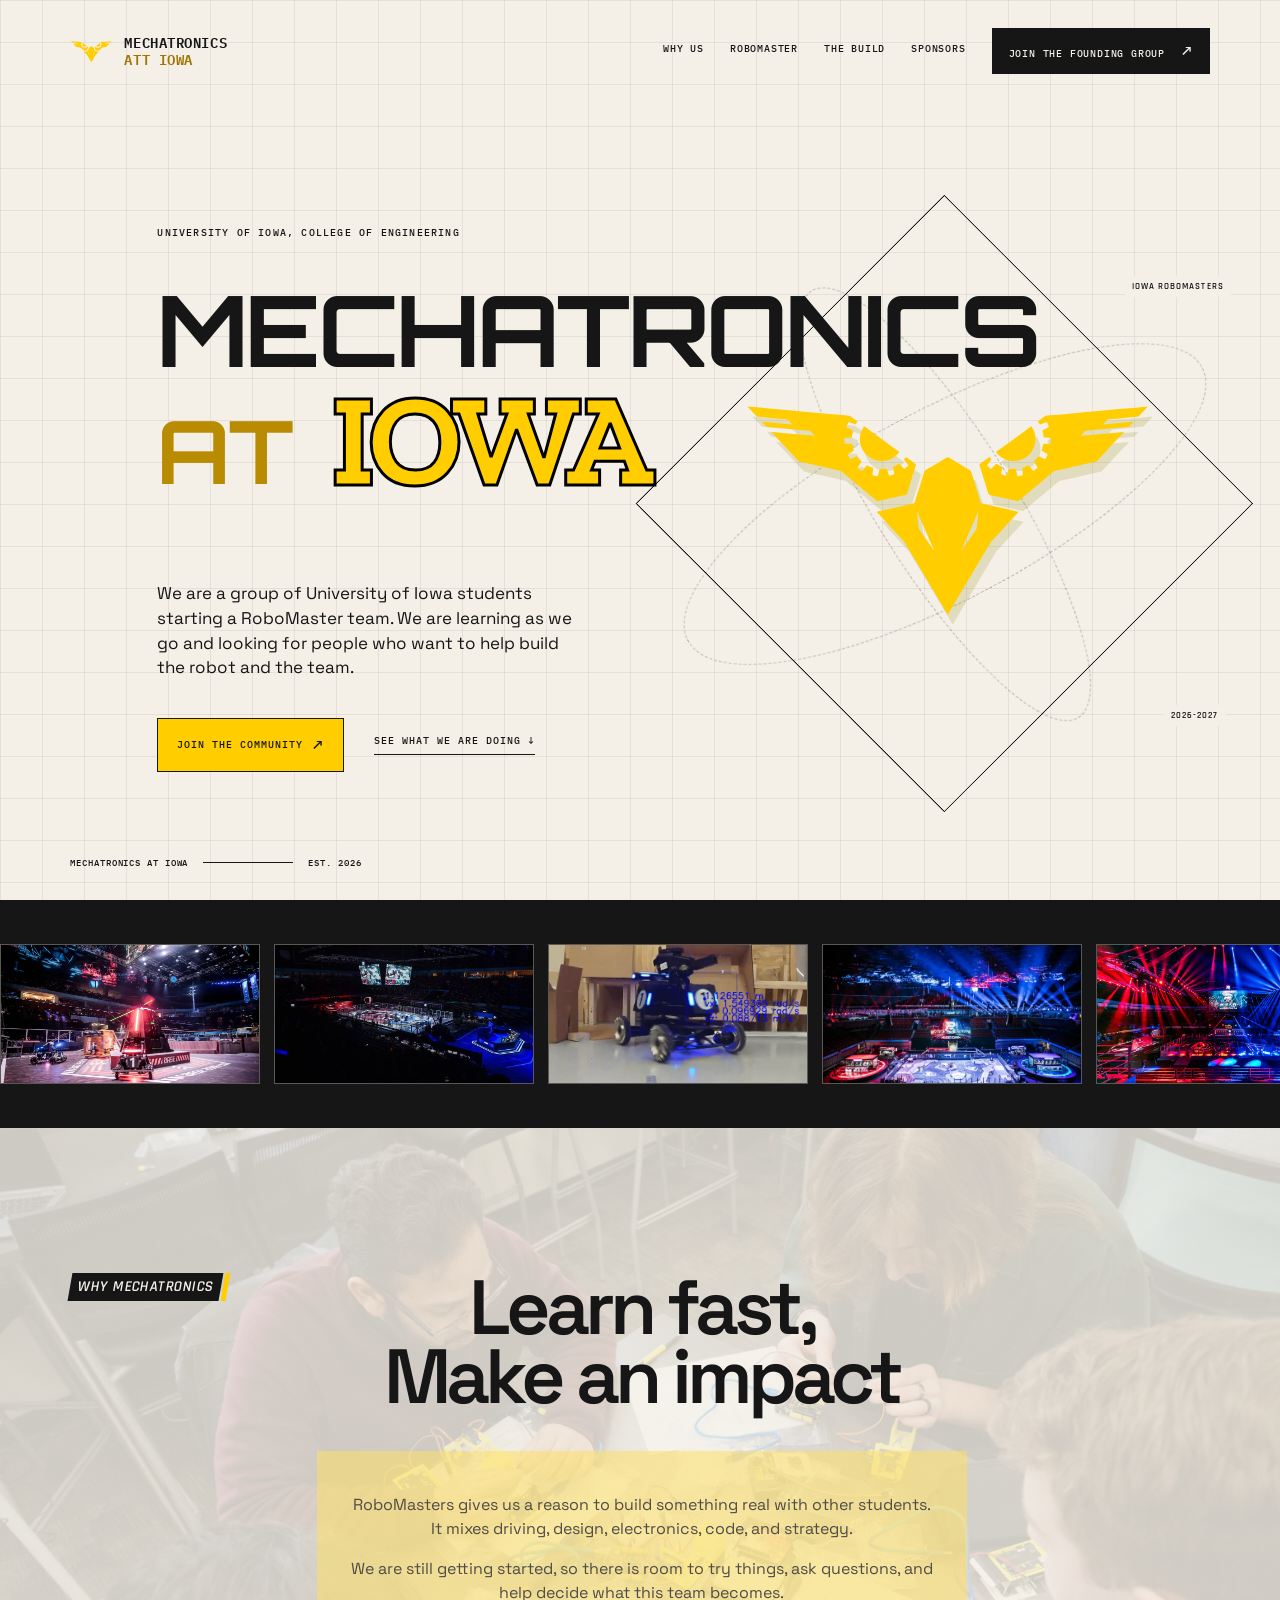
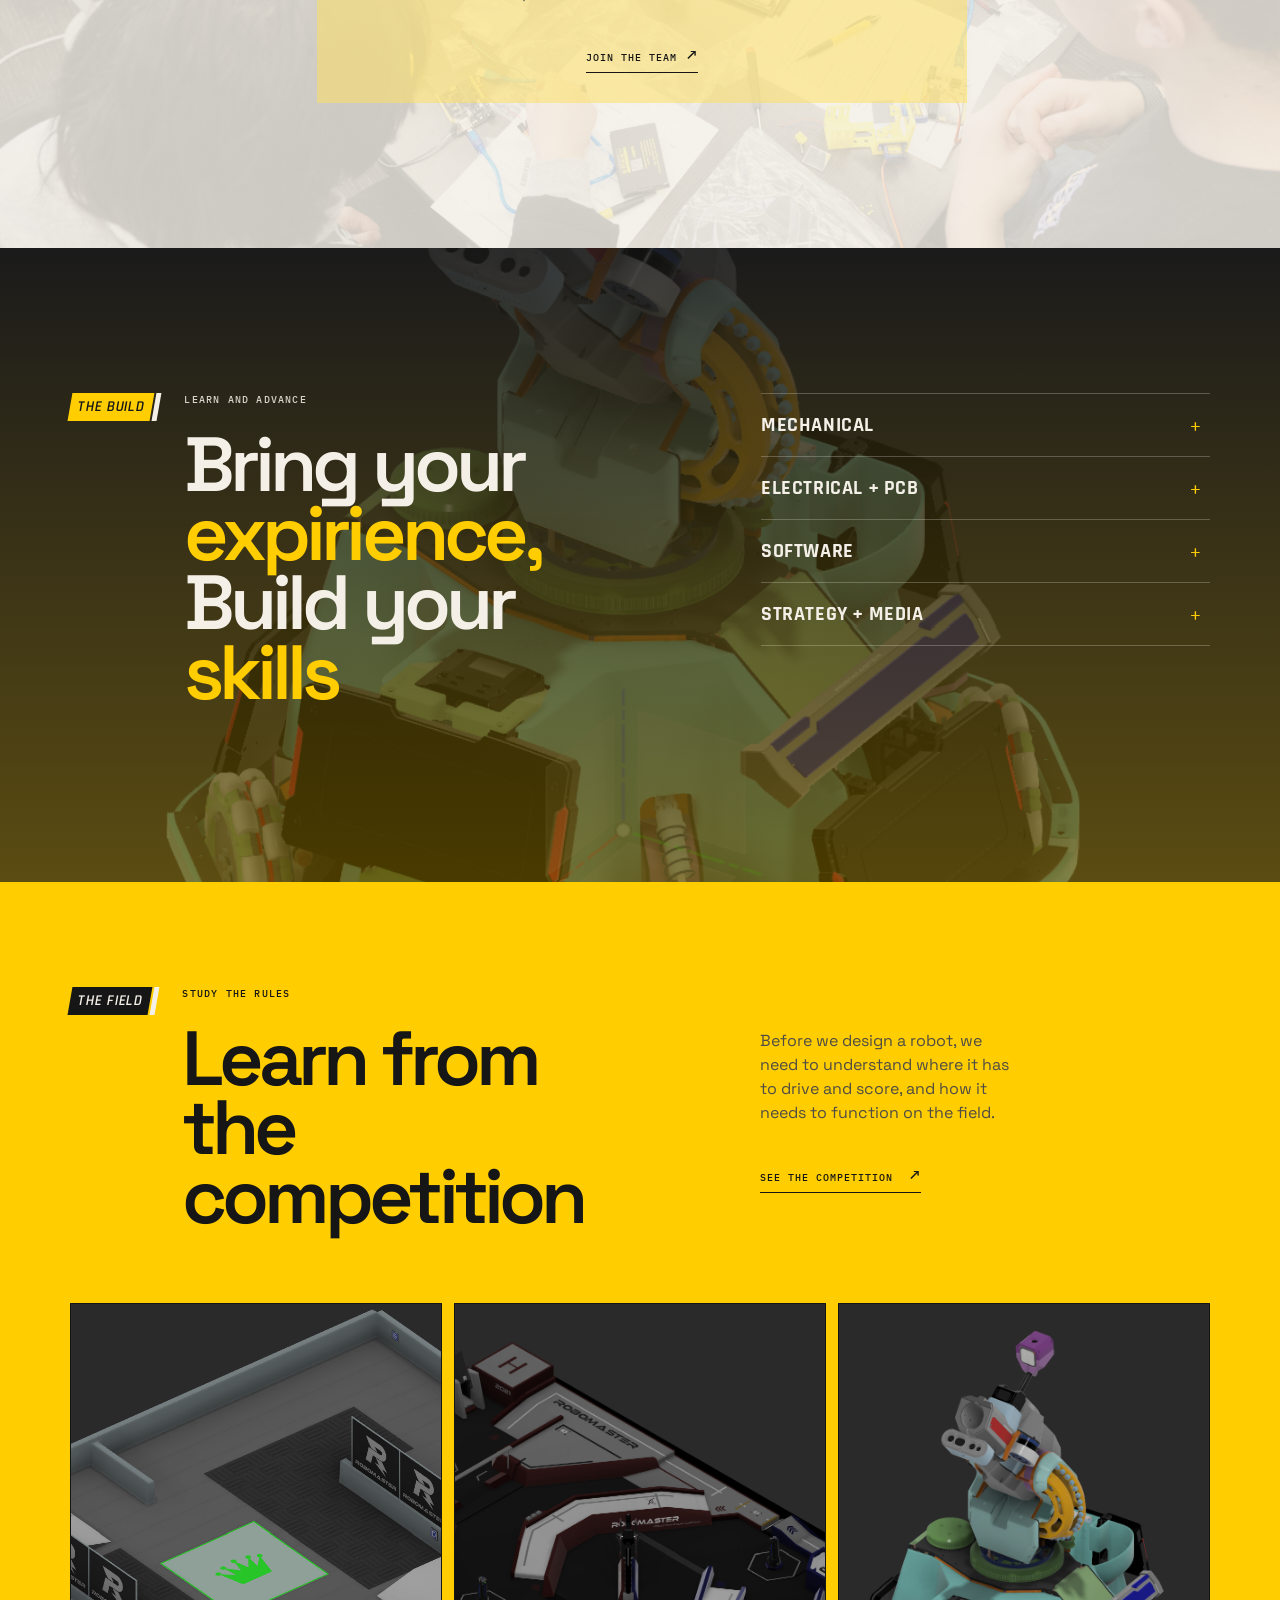
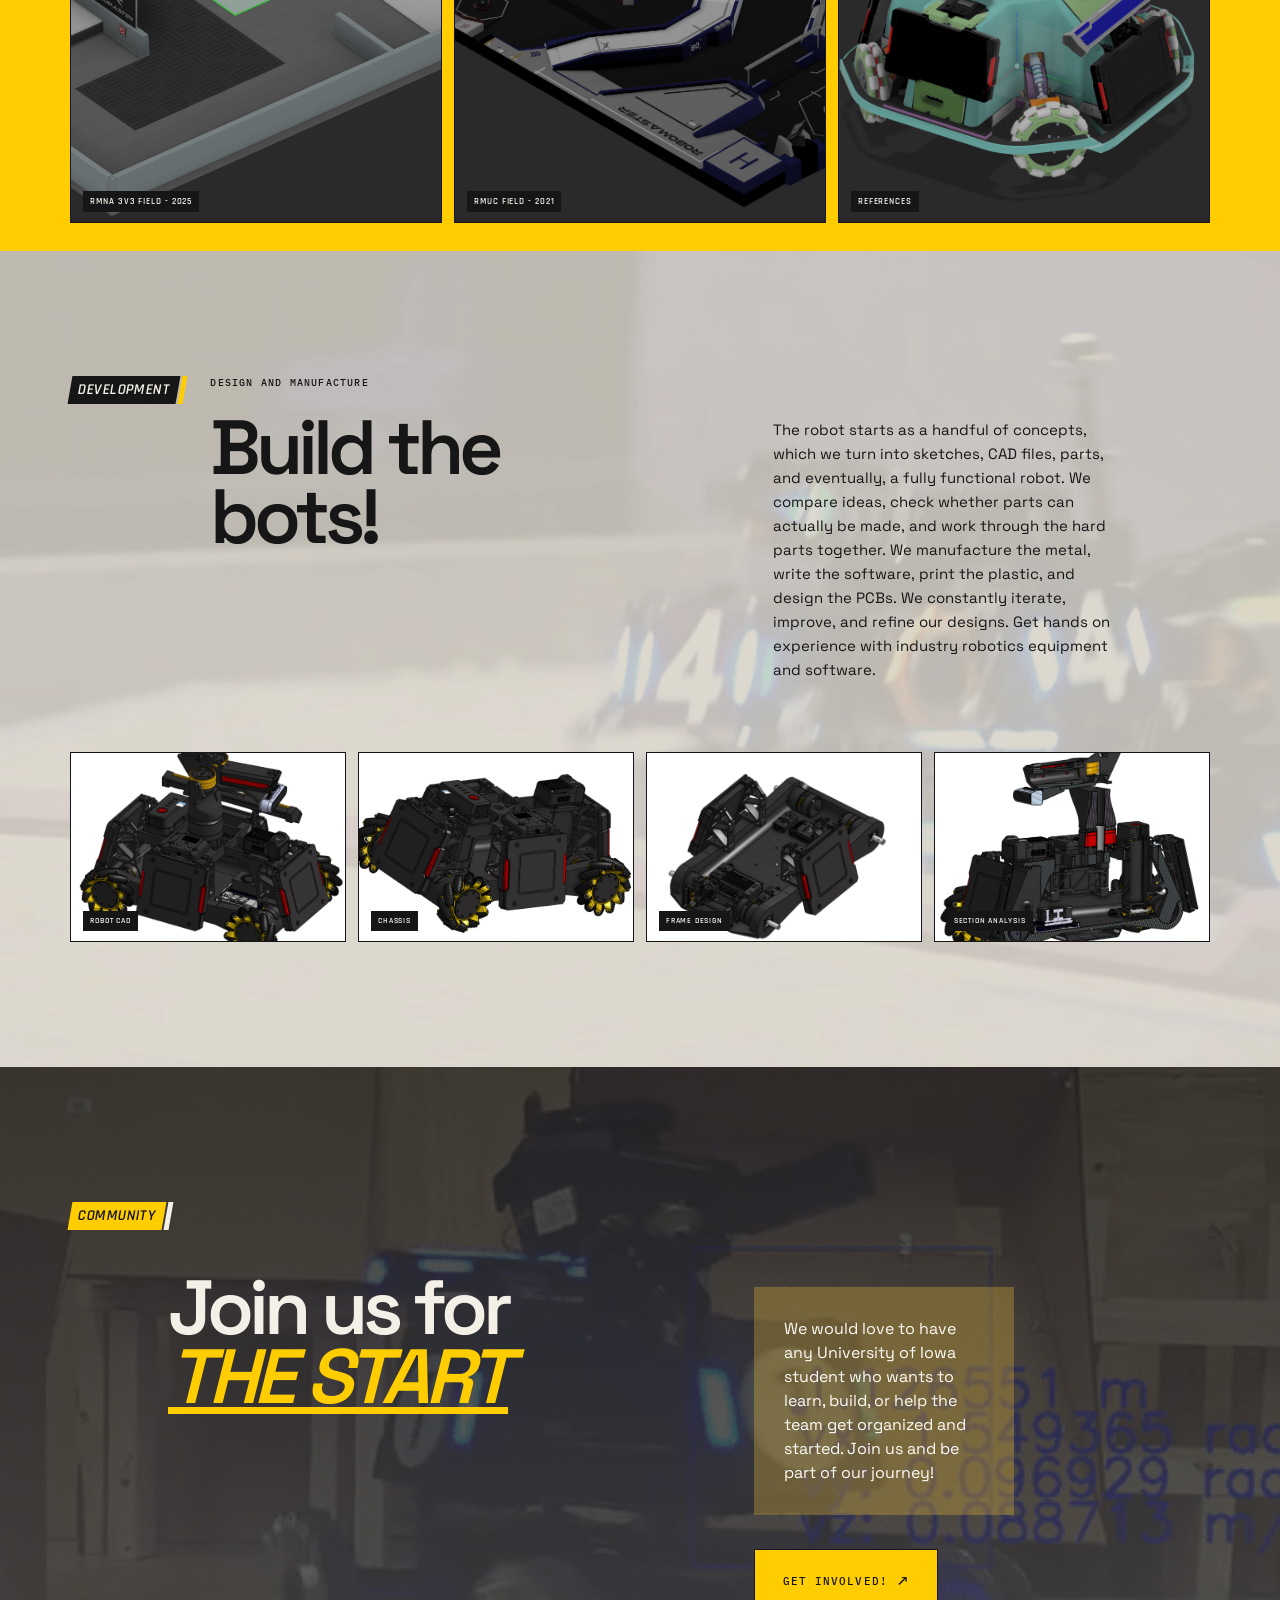
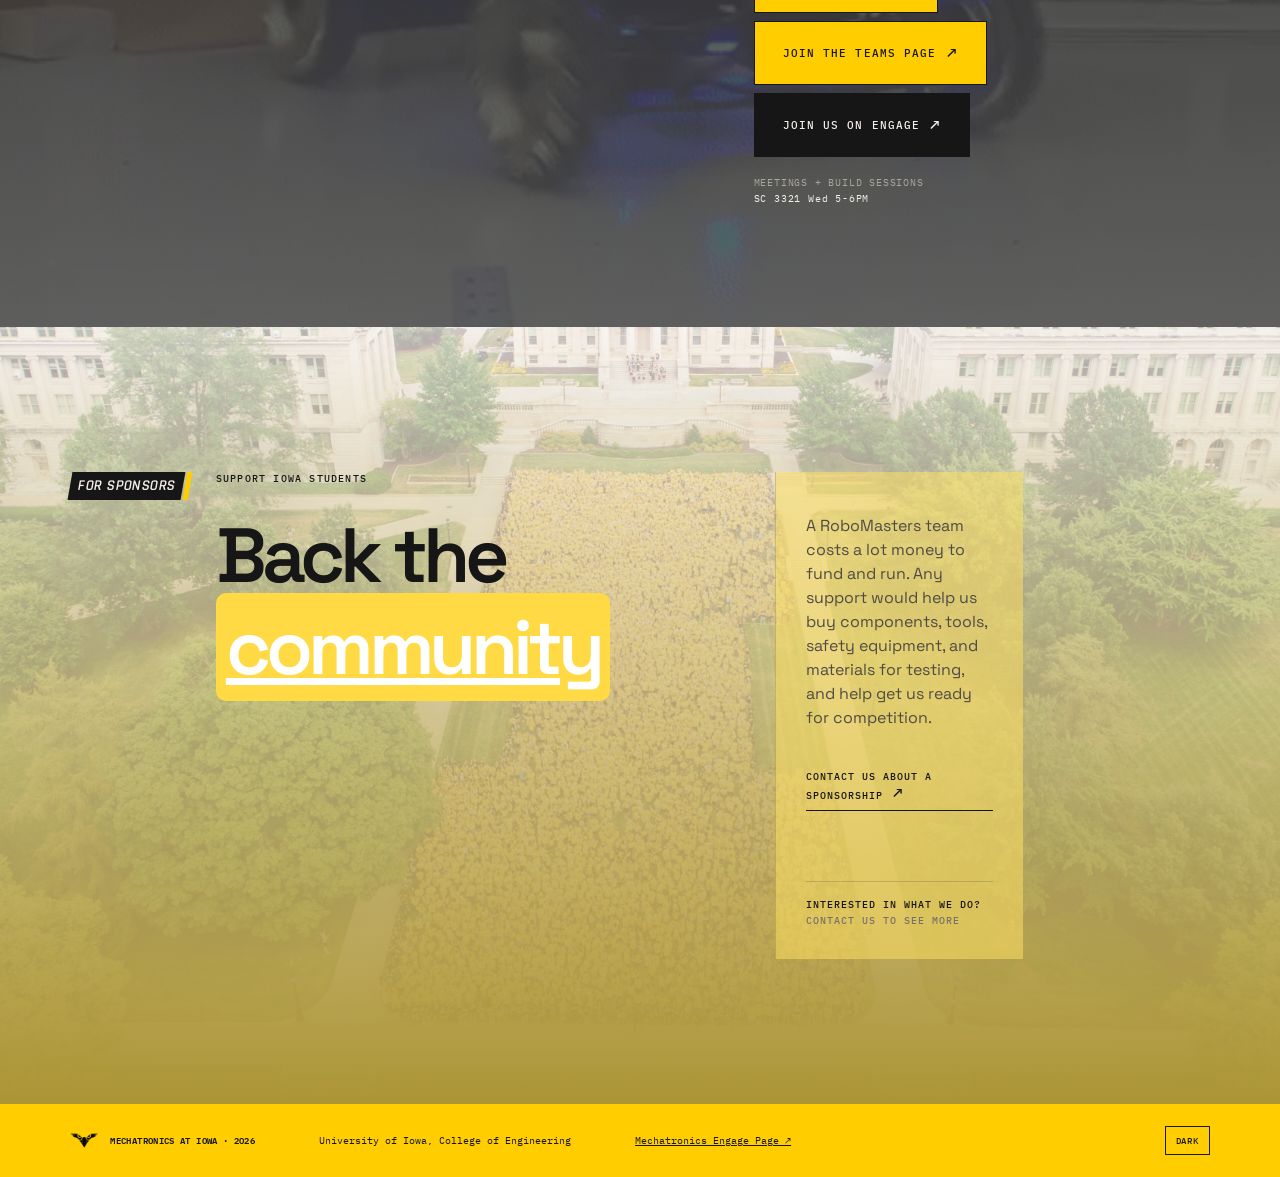
==== index.html @ 93614f58 "dynamic edits?" ====
<!doctype html>
<html lang="en">
<head>
  <link rel="icon" type="image/png" sizes="32x32" href="Logos/Mechatronics 32.png">
  <link rel="icon" type="image/png" sizes="16x16" href="Logos/Mechatronics 16.png">
  <meta charset="UTF-8">
  <meta name="viewport" content="width=device-width, initial-scale=1.0">
  <meta name="description" content="Mechatronics at Iowa is a University of Iowa student team learning robotics, design, and RoboMaster together.">
  <title>Mechatronics at Iowa | Student Robotics Team</title>
  <link rel="preconnect" href="https://fonts.googleapis.com">
  <link rel="preconnect" href="https://fonts.gstatic.com" crossorigin>
  <link href="https://fonts.googleapis.com/css2?family=IBM+Plex+Mono:wght@400;500;600&family=Orbitron:wght@500;600;700&family=Rajdhani:wght@500;600;700&family=Space+Grotesk:wght@400;500;600;700&family=Zilla+Slab:wght@700&display=swap" rel="stylesheet">
  <link rel="stylesheet" href="styles.css">
</head>
<body>
  <header class="site-header">
    <a class="brand" href="#top" aria-label="Mechatronics at Iowa home">
      <img src="Logos/Mechatronics Logo SVG.svg" alt="Mechatronics at Iowa winged gear logo">
      <span>MECHATRONICS<br><b>ATT IOWA</b></span>
    </a>
    <button class="menu-toggle" aria-label="Toggle navigation" aria-expanded="false">MENU <span></span></button>
    <nav class="site-nav" aria-label="Main navigation">
      <a href="#mission">Why us</a>
      <a href="competition.html">RoboMaster</a>
      <a href="#build">The build</a>
      <a href="#sponsors">Sponsors</a>
      <a class="nav-cta" href="#join">Join the founding group <span>↗</span></a>
    </nav>
  </header>

  <main id="top">
    <section class="hero section-grid">
      <div class="hero-copy">
        <p class="eyebrow">University of Iowa, College of Engineering</p>
        <h1><span class="hero-mechanical hero-mechatronics" aria-label="Mechatronics"><span class="hero-typed" data-type-text="Mechatronics"></span></span><br><em class="hero-iowa-line"><span class="hero-mechanical hero-at" aria-label="at" data-type-delay="1250"><span class="hero-typed" data-type-text="at"></span></span> <span class="iowa-wordmark" data-type-delay="1600"><span data-type-text="IOWA"></span></span></em></h1>
        <p class="hero-subtitle"><span class="season-label" aria-label="26/27 Season" data-type-delay="2000"><span class="season-typed" data-type-text="26/27 Season"></span></span></p>
        <p class="hero-lede">We are a group of University of Iowa students starting a RoboMaster team. We are learning as we go and looking for people who want to help build the robot and the team.</p>
        <div class="hero-actions">
          <a class="button button-primary" href="#join">Join the community <span>↗</span></a>
          <a class="text-link" href="#mission">See what we are doing <span>↓</span></a>
        </div>
      </div>
      <div class="hero-visual" aria-label="Mechatronics at Iowa logo">
        <div class="visual-label label-top">IOWA ROBOMASTERS</div>
        <div class="orbit orbit-one"></div>
        <div class="orbit orbit-two"></div>
        <img src="Logos/Mechatronics Logo SVG.svg" alt="Mechatronics at Iowa winged gear logo">
        <div class="visual-label label-bottom">2026-2027</div>
      </div>
      <div class="hero-foot"><span>MECHATRONICS AT IOWA</span><span class="line"></span><span>EST. 2026</span></div>
    </section>

    <section class="competition-photo-marquee" aria-label="RoboMasters competition photos">
      <div class="competition-photo-track">
        <div class="competition-photo-group">
          <img src="Content/Other Team_Comp Photos/Low Comp.avif" alt="Low-angle view of robots competing at RoboMasters">
          <img src="Content/Other Team_Comp Photos/Large Field.jpg" alt="Wide view of a RoboMasters competition field">
          <img src="Content/Other Team_Comp Photos/VisionDemo.gif" alt="Vision tracking Demo">
          <img src="Content/Other Team_Comp Photos/Comp Lights.webp" alt="RoboMasters competition lights illuminating the arena">
          <img src="Content/Other Team_Comp Photos/Comp Light 2.jpg" alt="Lighting at a RoboMasters competition">
          <img src="Content/Other Team_Comp Photos/Jumping Infantry.gif" alt="RoboMasters infantry robot in motion">
          <img src="Content/Other Team_Comp Photos/Trophy.jpeg" alt="RoboMasters competition trophy">
          <img src="Content/Other Team_Comp Photos/Rotating Robot.gif" alt="RoboMasters robot rotating in motion">
          <img src="Content/Other Team_Comp Photos/Robot Series.jpg" alt="Series of RoboMasters robots">
          <img src="Content/Other Team_Comp Photos/Robot 1.jpg" alt="RoboMasters competition robot">
          <img src="Content/Other Team_Comp Photos/Lineup.jpg" alt="Lineup of RoboMasters robots">
          <img src="Content/Other Team_Comp Photos/Engineer.jpg" alt="RoboMasters engineer robot">
          <img src="Content/Other Team_Comp Photos/Engineer 2.webp" alt="RoboMasters engineer robot on the field">
          <img src="Content/Other Team_Comp Photos/Drone.jpeg" alt="RoboMasters drone">
        </div>
        <div class="competition-photo-group" aria-hidden="true">
          <img src="Content/Other Team_Comp Photos/Low Comp.avif" alt="">
          <img src="Content/Other Team_Comp Photos/Large Field.jpg" alt="">
          <img src="Content/Other Team_Comp Photos/VisionDemo.gif" alt="">
          <img src="Content/Other Team_Comp Photos/Comp Lights.webp" alt="">
          <img src="Content/Other Team_Comp Photos/Comp Light 2.jpg" alt="">
          <img src="Content/Other Team_Comp Photos/Jumping Infantry.gif" alt="">
          <img src="Content/Other Team_Comp Photos/Trophy.jpeg" alt="">
          <img src="Content/Other Team_Comp Photos/Rotating Robot.gif" alt="">
          <img src="Content/Other Team_Comp Photos/Robot Series.jpg" alt="">
          <img src="Content/Other Team_Comp Photos/Robot 1.jpg" alt="">
          <img src="Content/Other Team_Comp Photos/Lineup.jpg" alt="">
          <img src="Content/Other Team_Comp Photos/Engineer.jpg" alt="">
          <img src="Content/Other Team_Comp Photos/Engineer 2.webp" alt="">
          <img src="Content/Other Team_Comp Photos/Drone.jpeg" alt="">
        </div>
      </div>
    </section>

    <dialog class="photo-lightbox" aria-label="Expanded competition photo">
      <button class="photo-lightbox-close" type="button" aria-label="Close expanded photo">×</button>
      <img src="" alt="">
    </dialog>

    <section class="intro section-grid" id="mission">
      <div class="section-index">WHY MECHATRONICS</div>
      <div class="intro-heading">
        <h2>Learn fast,<br><span>Make an impact</span></h2>
      </div>
      <div class="intro-body">
        <p>RoboMasters gives us a reason to build something real with other students. It mixes driving, design, electronics, code, and strategy.</p>
        <p>We are still getting started, so there is room to try things, ask questions, and help decide what this team becomes.</p>
        <a class="arrow-link" href="#join">Join the team<span>↗</span></a>
      </div>
    </section>

    <section class="build section-grid" id="build">
      <div class="section-index">THE BUILD</div>
      <div class="build-intro">
        <p class="eyebrow">LEarn and Advance</p>
        <h2>Bring your<br><em>expirience,</em><br>Build your <em>skills</em></h2>
      </div>
      <div class="discipline-list">
        <details class="discipline">
          <summary><h3>Mechanical</h3><b>+</b></summary>
          <div class="discipline-panel">
            <img src="Content/CAD Photos/drawing.png" alt="CAD drawing of a competition robot">
            <p>The mechanical team designs the chassis, armor, and mechanisms in CAD, then figures out how to make the parts fit and move. They prototype, test, and improve designs constantly.</p>
          </div>
        </details>

        <details class="discipline">
          <summary><h3>Electrical + PCB</h3><b>+</b></summary>
          <div class="discipline-panel">
            <img src="Content/Other Team_Comp Photos/software electrical.jpg" alt="Mechatronics students working with electronics">
            <p>The electrical team plans power, wiring, sensors, and designs custom circuit boards. They draw schematics, lay out boards, check clearances, and troubleshoot issues in the robot's wiring.</p>
          </div>
        </details>

        <details class="discipline">
          <summary><h3>Software</h3><b>+</b></summary>
          <div class="discipline-panel">
            <img src="Content/Other Team_Comp Photos/VisionDemo.gif" alt="RoboMasters computer vision demo">
            <p>The software team writes the code that connects the driver controls, motors, cameras, and sensors. They create the brain of the robot, making it respond to inputs and physically function.</p>
          </div>
        </details>

        <details class="discipline">
          <summary><h3>Strategy + Media</h3><b>+</b></summary>
          <div class="discipline-panel">
            <img src="Content/Other Team_Comp Photos/Strategy.jpg" alt="RoboMasters team meeting">
            <p>The strategy team studies the rules and the game. They make the big descisions on the robot's design and plan what to do. The media team shows other people what we are working on and promotes outreach in the community. You do not need to be an expert writer or designer to help.</p>
          </div>
        </details>
      </div>
    </section>

    <section class="field-collage" id="field">
      <div class="field-collage-heading section-grid">
        <div class="section-index">THE FIELD</div>
        <div class="field-collage-copy">
          <p class="eyebrow">Study the rules</p>
          <h2>Learn from <br>the competition</h2>
        </div>
        <div class="field-collage-body">
          <p>Before we design a robot, we need to understand where it has to drive and score, and how it needs to function on the field.</p>
          <a class="arrow-link" href="competition.html">See the competition <span>↗</span></a>
        </div>
      </div>
      <div class="field-mosaic">
        <figure class="field-image field-image-main">
          <img src="Content/Other Team_Comp Photos/3v3 2025.png" alt="Top-down render of the 2025 RoboMaster 3v3 field">
          <figcaption>RMNA 3V3 FIELD - 2025</figcaption>
        </figure>
        <figure class="field-image field-image-secondary">
          <img src="Content/Other Team_Comp Photos/RMUC Field 2021.png" alt="Isometric render of the 2021 RoboMaster field">
          <figcaption>RMUC FIELD - 2021</figcaption>
        </figure>
        <figure class="field-image field-image-tertiary">
          <img src="Content/Other Team_Comp Photos/TAMU Hero 2025.png" alt="RoboMaster robot on the competition field">
          <figcaption>REFERENCES</figcaption>
        </figure>
      </div>
    </section>

    <section class="other-views section-grid">
      <div class="section-index">DEVELOPMENT</div>
      <div class="other-views-heading">
        <p class="eyebrow">Design and Manufacture</p>
        <h2>Build the<br>bots!</h2>
      </div>
      <p class="other-views-lede">The robot starts as a handful of concepts, which we turn into sketches, CAD files, parts, and eventually, a fully functional robot. We compare ideas, check whether parts can actually be made, and work through the hard parts together. We manufacture the metal, write the software, print the plastic, and design the PCBs. We constantly iterate, improve, and refine our designs. Get hands on experience with industry robotics equipment and software.</p>
      <div class="other-photo-grid">
        <figure>
          <img src="Content/CAD Photos/image (3).png" alt="CAD render of a complete competition robot">
          <figcaption>ROBOT CAD</figcaption>
        </figure>
        <figure>
          <img src="Content/CAD Photos/image (4).png" alt="CAD render of a robot chassis">
          <figcaption>CHASSIS</figcaption>
        </figure>
        <figure>
          <img src="Content/CAD Photos/image (5).png" alt="CAD render of a robot frame">
          <figcaption>FRAME DESIGN</figcaption>
        </figure>
        <figure>
          <img src="Content/CAD Photos/Screenshot 2026-08-26 105745.png" alt="CAD render of a robot sectioned in half">
          <figcaption>SECTION ANALYSIS</figcaption>
        </figure>
      </div>
    </section>

    <section class="join" id="join">
      <div class="join-inner section-grid">
        <p class="section-index">COMMUNITY</p>
        <h2>Join us for<br><em><i><u>THE START</u></i></em></h2>
        <p class="join-copy">We would love to have any University of Iowa student who wants to learn, build, or help the team get organized and started. Join us and be part of our journey!</p>

        <div class="join-actions">
          <a class="button button-primary" href="https://docs.google.com/forms/d/e/1FAIpQLSetZwdik8FsM4xrPKictVq9wbucKQTGBDsV6hmGWpoBuIokWQ/viewform" target="_blank" rel="noreferrer">
            Get Involved! <span>↗</span>
          </a>

          <a class="button button-primary" href="https://teams.microsoft.com/l/channel/19%3A5d69925f4101444790475af2fd3b2de5%40thread.tacv2/Announcements?groupId=4bcedb01-ef6f-4c2a-80a7-dd9f329580a9&tenantId=1bc44595-9aba-4fc3-b8ec-7b94a5586fdc" target="_blank" rel="noreferrer">
            Join the Teams page <span>↗</span>
          </a>

          <a class="button button-secondary" href="https://uiowa.campuslabs.com/engage/organization/mechatronicsatiowa" target="_blank" rel="noreferrer">
            Join us on Engage <span>↗</span>
          </a>
        </div>

        <p class="join-detail">MEETINGS + BUILD SESSIONS<br><strong>SC 3321 Wed 5-6PM</strong></p>
      </div>
    </section>

    <section class="sponsors section-grid" id="sponsors">
      <div class="section-index">FOR SPONSORS</div>
      <div class="sponsor-copy">
        <p class="eyebrow">SUPPORT IOWA STUDENTS</p>
        <h2>Back the<br><emph><u>community</u></emph></h2>
      </div>
      <div class="sponsor-body">
        <p>A RoboMasters team costs a lot money to fund and run. Any support would help us buy components, tools, safety equipment, and materials for testing, and help get us ready for competition.</p>
        <a class="arrow-link" href="mailto:aayush-mistry@uiowa.edu">Contact us about a sponsorship<span>↗</span></a>
        <div class="sponsor-note">INTERESTED IN WHAT WE DO?<br><span>CONTACT US TO SEE MORE</span></div>
      </div>
    </section>
  </main>

  <footer class="site-footer">
    <a class="brand" href="#top">
      <img src="Logos/Mechatronics Logo PNG.png" alt="">
      <span>MECHATRONICS AT IOWA · 2026</span>
    </a>
    <p>University of Iowa, College of Engineering</p>
    <a class="footer-link" href="https://uiowa.campuslabs.com/engage/organization/mechatronicsatiowa" target="_blank" rel="noreferrer">
      <u>Mechatronics Engage Page ↗</u>
    </a>
    <button class="theme-toggle" type="button" aria-label="Enable dark mode" aria-pressed="false">DARK</button>
  </footer>

  <script src="script.js"></script>
</body>
</html>
---- styles.css ----
body .other-views-lede {
  grid-column: 8 / 12;
  padding-top: 42px;
  color: #5d5950;
  font-size: 15px;
  line-height: 1.6;
  max-width: 540px;
  margin: 0;
}

@media (max-width: 700px) {
  body .other-views-lede {
    grid-column: 1 / 5;
    padding-top: 0;
    margin: 0 0 35px;
  }
}

body .intro {
  background: linear-gradient(rgba(244,240,232,.84), rgba(244,240,232,.84)),
    url('Content/Misc Photos/Electronics Session.jpg') center / cover;
}

body .build {
  background: linear-gradient(rgba(22,22,22,.78), rgba(128,102,0,.574)),
    url('Content/Other Team_Comp Photos/TAMU Hero 2025.png') center / cover;
}

body .sponsors {
  background: linear-gradient(rgba(251,251,249,.681), rgb(172,149,54)),
    url('Content/Misc Photos/BlockI.jpg') center / cover;
}

body .join {
  background: linear-gradient(rgba(35,35,35,.84), rgba(78,78,78,.84)),
    url('Content/Other Team_Comp Photos/VisionDemo.gif') center / cover;
}

.competition-photo-marquee {
  overflow: hidden;
  padding: 44px 0;
  background: var(--ink);
}

.competition-photo-track {
  display: flex;
  width: max-content;
  animation: competition-photo-scroll 42s linear infinite;
}

.competition-photo-group {
  display: flex;
  gap: 14px;
  padding-right: 14px;
}

.competition-photo-group img {
  display: block;
  width: 260px;
  height: 140px;
  object-fit: cover;
  border: 1px solid rgba(244,240,232,.3);
}

.competition-photo-marquee:hover .competition-photo-track {
  animation-play-state: paused;
}

@keyframes competition-photo-scroll {
  to {
    transform: translateX(-50%);
  }
}

.competition-photo-group img {
  cursor: zoom-in;
}

.photo-lightbox {
  width: min(92vw, 1100px);
  max-width: none;
  max-height: 90vh;
  padding: 0;
  border: 1px solid var(--paper);
  background: var(--ink);
}

.photo-lightbox::backdrop {
  background: rgba(0,0,0,.82);
}

.photo-lightbox img {
  display: block;
  width: 100%;
  max-height: 90vh;
  object-fit: contain;
}

.photo-lightbox-close {
  position: absolute;
  top: 10px;
  right: 10px;
  z-index: 1;
  width: 34px;
  height: 34px;
  border: 1px solid var(--paper);
  background: rgba(22,22,22,.8);
  color: var(--paper);
  font-size: 25px;
  line-height: 1;
  cursor: pointer;
}

@media (prefers-reduced-motion: reduce) {
  .competition-photo-track {
    animation: none;
  }
}

@media (max-width: 1050px) {
  body .site-header {
    padding: 16px 6vw;
    background: var(--paper);
    color: var(--ink);
    box-shadow: 0 1px 0 var(--line);
  }

  body .brand {
    gap: 8px;
  }

  body .brand img {
    width: 34px;
    height: 34px;
  }

  body .menu-toggle {
    display: inline-flex;
    align-items: center;
    gap: 9px;
    padding: 10px 0;
    color: inherit;
    cursor: pointer;
  }

  body .site-nav {
    display: none;
    position: absolute;
    top: 100%;
    left: 6vw;
    right: 6vw;
    flex-direction: column;
    align-items: stretch;
    gap: 20px;
    margin-right: 0;
    padding: 20px;
    background: var(--ink);
    color: var(--paper);
    box-shadow: 0 10px 20px rgba(22,22,22,.12);
  }

  body .site-nav.open {
    display: flex;
  }
}

@media (max-width: 700px) {
  body {
    overflow-x: hidden;
  }

  body .site-header {
    min-height: 64px;
    padding: 12px 6vw;
    background: var(--paper);
    color: var(--ink);
    box-shadow: 0 1px 0 var(--line);
  }

  body .site-header.scrolled {
    min-height: 52px;
    padding-top: 8px;
    padding-bottom: 8px;
  }

  body .site-header .brand {
    gap: 8px;
    font-size: 11px;
  }

  body .brand img {
    width: 40px;
    height: 40px;
  }

  body .site-header.scrolled .brand img {
    width: 36px;
    height: 36px;
  }

  .competition-photo-marquee {
    padding: 28px 0;
  }

  .competition-photo-group {
    gap: 10px;
    padding-right: 10px;
  }

  .competition-photo-group img {
    width: 190px;
    height: 125px;
  }

  .photo-lightbox {
    width: 94vw;
  }

  body .menu-toggle {
    display: inline-flex;
    align-items: center;
    gap: 9px;
    padding: 10px 0;
    color: inherit;
    cursor: pointer;
  }

  body .menu-toggle span,
  body .menu-toggle span::before,
  body .menu-toggle span::after {
    display: block;
    width: 18px;
    height: 1px;
    background: currentColor;
  }

  body .menu-toggle span {
    position: relative;
  }

  body .menu-toggle span::before,
  body .menu-toggle span::after {
    content: '';
    position: absolute;
    left: 0;
  }

  body .menu-toggle span::before {
    top: -5px;
  }

  body .menu-toggle span::after {
    top: 5px;
  }

  body .site-nav {
    top: 100%;
    left: 6vw;
    right: 6vw;
    width: auto;
    margin-right: 0;
    padding: 20px;
    box-shadow: 0 10px 20px rgba(22,22,22,.12);
  }

  body h1 {
    font-size: clamp(48px, 14vw, 72px);
    line-height: .86;
    margin-bottom: 30px;
  }

  body h2 {
    font-size: clamp(42px, 13vw, 64px);
  }

  body .hero {
    display: grid;
    grid-template-columns: repeat(4, 1fr);
    min-height: 0;
    padding-top: 78px;
    padding-bottom: 78px;
    align-items: start;
  }

  body .hero-copy {
    display: contents;
    width: 100%;
    padding-bottom: 0;
  }

  body .hero-copy .eyebrow {
    grid-column: 1 / 5;
    grid-row: 1;
    text-align: center;
    margin-bottom: 52px;
  }

  body .hero h1 {
    grid-column: 1 / 5;
    grid-row: 3;
  }

  body .hero h1 + .hero-subtitle {
    grid-column: 1 / 5;
    grid-row: 4;
  }

  body .hero-lede {
    grid-column: 1 / 5;
    grid-row: 5;
  }

  body .hero-actions {
    grid-column: 1 / 5;
    grid-row: 6;
  }

  body .hero-actions {
    flex-direction: column;
    align-items: flex-start;
    gap: 18px;
  }

  body .hero-visual {
    grid-column: 1 / 5;
    grid-row: 2;
    width: 82vw;
    margin: 0 auto 52px;
  }

  body .hero-foot {
    grid-column: 1 / 5;
    grid-row: 7;
    position: relative;
    left: auto;
    right: auto;
    bottom: auto;
    width: 100%;
    margin-top: 28px;
    padding-top: 16px;
    border-top: 1px solid var(--ink);
    justify-content: space-between;
  }

  body .hero-actions .text-link {
    position: static;
    padding-right: 0;
    background: none;
  }

  body .other-photo-grid {
    grid-template-columns: repeat(2, 1fr);
    grid-row: auto;
    margin-top: 0;
  }
}

@media (min-width: 701px) {
  body .other-photo-grid {
    grid-column: 1 / 13;
    grid-row: 2;
    grid-template-columns: repeat(4, 1fr);
    margin-top: 70px;
  }

  body .other-photo-grid figure {
    aspect-ratio: 1.45;
  }
}

@media (max-width: 700px) {
  body .site-nav {
    margin-right: 0;
  }

  body .field-collage {
    padding-top: 70px;
  }

  body .field-collage .section-index,
  body .field-collage-copy,
  body .field-collage-body {
    grid-column: 1 / 5;
  }

  body .field-collage-copy {
    margin-bottom: 10px;
  }

  body .field-collage-body {
    padding-top: 0;
  }

  body .field-mosaic {
    grid-template-columns: 1fr 1fr;
    gap: 9px;
    margin: 55px 6vw 0;
  }

  body .field-image-main {
    grid-column: 1 / 3;
    height: 250px;
  }

  body .field-image-secondary,
  body .field-image-tertiary {
    height: 155px;
    transform: none;
  }

  body .field-notes {
    margin: 45px 6vw 0;
    font-size: 7px;
  }

  body .field-notes span:nth-child(2) {
    display: none;
  }

  body .other-views {
    padding-top: 80px;
    padding-bottom: 80px;
  }

  body .other-views .section-index,
  body .other-views-heading,
  body .other-photo-grid {
    grid-column: 1 / 5;
  }

  body .other-views-heading {
    margin-bottom: 35px;
  }

  body .other-photo-grid {
    gap: 9px;
  }

  body .other-photo-grid figure {
    aspect-ratio: 1;
  }
}

@media (min-width: 701px) {
  body .hero-copy {
    grid-column: 2 / 8;
  }

  body .intro .section-index,
  body .build .section-index,
  body .field-collage-heading .section-index,
  body .other-views .section-index,
  body .sponsors .section-index {
    grid-column: 1 / 2;
  }

  body .intro-heading,
  body .build-intro,
  body .sponsor-copy,
  body .competition-preview-copy,
  body .field-collage-copy,
  body .other-views-heading,
  body .route-heading,
  body .roles-heading > div:nth-child(2),
  body .build-lab-copy,
  body .competition-join > div:nth-child(2) {
    grid-column: 2 / 7;
  }

  body .intro-body,
  body .sponsor-body,
  body .competition-preview-body,
  body .field-collage-body,
  body .join-copy,
  body .join-detail,
  body .roles-heading > p,
  body .build-lab-copy > p:last-child,
  body .competition-join > .source-note {
    grid-column: 8 / 11;
  }

  body .join .button {
    grid-column: 3 / 6;
  }

  body .intro-body,
  body .sponsor-body,
  body .competition-preview-body,
  body .field-collage-body,
  body .join-copy,
  body .join-detail,
  body .roles-heading > p {
    grid-column: 8 / 11;
  }

  body .field-mosaic {
    grid-template-columns: 1.25fr .9fr .9fr;
    gap: 12px;
    margin-top: 72px;
  }

  body .field-image-main {
    height: 350px;
  }

  body .field-image-secondary {
    height: 250px;
    transform: none;
  }

  body .field-image-tertiary {
    height: 250px;
    transform: none;
  }

  body .field-collage-heading .section-index {
    grid-column: 1 / 2;
  }

  body .field-collage-heading .field-collage-copy {
    grid-column: 2 / 7;
  }

  body .field-collage-heading .field-collage-body {
    grid-column: 8 / 11;
  }

  body .join h2 {
    grid-column: 2 / 7;
  }

  body .join .button {
    grid-column: 8 / 12;
    padding: 21px 28px;
    font-size: 11px;
  }
}

:root {
  --ink: #161616;
  --paper: #f4f0e8;
  --yellow: #ffcd00;
  --muted: #716f69;
  --line: rgba(22,22,22,.16);
  --mono: 'IBM Plex Mono', monospace;
  --display: 'Space Grotesk', sans-serif;
}

body.dark-mode .site-header {
  background: #17191b;
  color: #f3f0e8;
  box-shadow: 0 1px 0 rgba(243,240,232,.2);
}

body.dark-mode .site-header .brand b {
  color: #ffd447;
}

body.dark-mode .site-nav {
  background: transparent;
  color: #f3f0e8;
}

body.dark-mode .site-nav .nav-cta {
  background: #ffcd00;
  color: #161616;
}

body.dark-mode .site-nav .nav-cta:hover,
body.dark-mode .site-nav .nav-cta:focus-visible {
  background: #ffe066;
}

@media (max-width: 700px) {
  body.dark-mode .site-nav.open {
    background: rgba(23,25,27,.96);
    box-shadow: 0 8px 20px rgba(0,0,0,.24);
  }
}

body.dark-mode .site-footer {
  background: #0e1011;
  color: #f3f0e8;
}

body.dark-mode .site-footer p {
  color: #f3f0e8;
}

body.dark-mode .site-footer .brand b {
  color: #ffd447;
}

body.dark-mode .site-footer .footer-link {
  color: #d6d1c7;
}

.site-footer {
  display: grid;
  grid-template-columns: repeat(4, max-content);
  justify-content: center;
  align-items: center;
  gap: clamp(24px, 5vw, 82px);
}

.site-footer .theme-toggle {
  margin-left: 0;
}

.site-footer p {
  text-align: center;
}

@media (max-width: 700px) {
  .site-footer {
    grid-template-columns: 1fr;
    align-items: center;
    justify-items: center;
    gap: 16px;
  }

  .site-footer .brand,
  .site-footer p {
    grid-column: auto;
  }

  .site-footer p {
    text-align: center;
  }

  .site-footer .footer-link {
    grid-column: auto;
    grid-row: auto;
    text-align: center;
  }

  .site-footer .theme-toggle {
    display: none;
  }
}

body.dark-mode .join {
  background-color: #111315;
  background-image: linear-gradient(rgba(8,9,10,.94), rgba(22,22,20,.94)),
    url('Content/Other Team_Comp Photos/VisionDemo.gif');
  color: #f3f0e8;
}
body.dark-mode .site-footer .brand img {
  filter: brightness(0) invert(1);
}

body.dark-mode .join-copy {
  background-color: rgba(255,212,71,.14);
  color: #e7e2d8;
}

body.dark-mode .sponsors {
  background-color: #1d2022;
  background-image: linear-gradient(rgba(29,32,34,.9), rgba(29,32,34,.9)),
    url('Content/Misc Photos/BlockI.jpg');
  color: #f3f0e8;
}

body.dark-mode .sponsors .section-index {
  background: #ffd447;
  color: #161616;
  --badge-accent: #f3f0e8;
}

body.dark-mode .sponsor-copy .eyebrow,
body.dark-mode .sponsor-copy h2 em {
  color: #ffd447;
}

body.dark-mode .sponsor-body {
  border-color: rgba(243,240,232,.24);
  background: rgba(17,19,21,.35);
}

body.dark-mode .sponsor-body > p,
body.dark-mode .sponsor-body .arrow-link {
  color: #e2ddd3;
}

body.dark-mode .sponsor-note {
  border-color: rgba(243,240,232,.24);
  color: #d1ccc2;
}

body.dark-mode .sponsor-note span {
  color: #aaa69d;
}

body.dark-mode .hero {
  color: #f3f0e8;
  background-color: #17191b;
  background-image: linear-gradient(rgba(243,240,232,.08) 1px, transparent 1px),
    linear-gradient(90deg, rgba(243,240,232,.08) 1px, transparent 1px);
}

body.dark-mode .hero .hero-lede,
body.dark-mode .hero .eyebrow {
  color: #c9c5bb;
}

body.dark-mode .intro {
  color: #f3f0e8;
  background-image: linear-gradient(rgba(23,25,27,.88), rgba(23,25,27,.88)),
    url('Content/Misc Photos/Electronics Session.jpg');
}

body.dark-mode .intro-body p,
body.dark-mode .intro-body .arrow-link {
  color: #d6d1c7;
}

body.dark-mode .intro-body {
  background: rgba(255,212,71,.12);
}

body.dark-mode .hero h1 em,
body.dark-mode .intro-heading h2 span,
body.dark-mode .other-views-heading h2 em {
  color: #ffd447;
}

body.dark-mode .hero-actions .button-primary {
  background: #ffd447;
  border-color: #161616;
  color: #161616;
}

body.dark-mode .iowa-wordmark {
  -webkit-text-stroke-color: #161616;
}

body.dark-mode .hero-visual::before {
  border-color: rgba(243,240,232,.72);
}

body.dark-mode .hero-visual .orbit {
  border-color: rgba(205,205,205,.48);
}

body.dark-mode .hero-visual .visual-label {
  background: #17191b;
  color: #f3f0e8;
}

body.dark-mode .hero-visual .orbit-two {
  border-color: rgba(205,205,205,.48);
}

body.dark-mode .hero-foot .line {
  border-color: rgba(243,240,232,.72);
}

body.dark-mode .other-views {
  color: #f3f0e8;
  background-color: #202326;
  background-image: linear-gradient(rgba(32,35,38,.9), rgba(32,35,38,.9)),
    url('Content/Other Team_Comp Photos/Jumping Infantry.gif');
}

body.dark-mode .other-views-lede {
  color: #d6d1c7;
}

body.dark-mode .competition-preview {
  background-image: linear-gradient(rgba(12,13,14,.88), rgba(12,13,14,.88)),
    url('https://rm-static.djicdn.com/tem/12037/c4bf068a74e941567077772045597339.jpg');
}

body.dark-mode .field-collage {
  background: #252a2d;
  color: #f3f0e8;
}

body.dark-mode .field-collage-body p {
  color: #d6d1c7;
}

body.dark-mode .join {
  background-image: linear-gradient(rgba(8,9,10,.94), rgba(22,22,20,.94)),
    url('Content/Other Team_Comp Photos/VisionDemo.gif');
  color: #f3f0e8;
}

body.dark-mode .join-copy {
  background-color: rgba(255,212,71,.14);
  color: #e7e2d8;
}

body.dark-mode .join-detail {
  color: #bdb8ad;
}

body.dark-mode .join-detail strong {
  color: #f3f0e8;
}

body.dark-mode .theme-toggle {
  color: #f3f0e8;
  border-color: #f3f0e8;
}

* {
  box-sizing: border-box;
}

html {
  scroll-behavior: smooth;
}

body {
  margin: 0;
  color: var(--ink);
  background: var(--paper);
  font-family: var(--display);
}

a {
  color: inherit;
  text-decoration: none;
}

.site-header {
  position: fixed;
  z-index: 5;
  top: 0;
  left: 0;
  right: 0;
  display: flex;
  justify-content: space-between;
  align-items: center;
  padding: 28px 5.5vw;
  transition: padding .25s ease, background .25s ease, box-shadow .25s ease;
}

.site-header.scrolled {
  padding-top: 12px;
  padding-bottom: 12px;
  background: var(--paper);
  box-shadow: 0 1px 0 var(--line);
}

.site-header.scrolled .brand img {
  width: 32px;
  height: 32px;
}

.brand {
  display: flex;
  align-items: center;
  gap: 12px;
  font: 600 11px/1.2 var(--mono);
  letter-spacing: .04em;
}

.brand img {
  width: 42px;
  height: 42px;
  object-fit: contain;
}

.brand b {
  color: #a17600;
  font-weight: 600;
}

.hero-iowa-line {
  white-space: nowrap;
}

.hero-mechanical {
  display: inline-flex;
  align-items: center;
  justify-content: flex-start;
  overflow: hidden;
  font-family: 'Orbitron', sans-serif;
  font-style: normal;
  font-weight: 700;
  letter-spacing: -.03em;
  text-transform: uppercase;
  vertical-align: bottom;
  white-space: nowrap;
  width: 13ch;
}

.hero-typed {
  white-space: nowrap;
}

.hero-mechanical::after {
  width: 2px;
  height: 1em;
  margin-left: 3px;
  background: currentColor;
  content: '';
  opacity: 0;
}

.hero-mechanical.is-typing::after {
  opacity: 1;
  animation: hero-cursor .7s step-end infinite;
}

.hero-mechatronics {
  font-size: .70em;
}

.hero-at {
  font-size: .62em;
  width: 2ch;
}

.iowa-wordmark {
  display: inline-block;
  color: #ffcd00;
  font-family: 'Zilla Slab', Georgia, serif;
  font-size: .94em;
  font-weight: 700;
  letter-spacing: -.06em;
  line-height: .8;
  -webkit-text-stroke: 3px black;
}

@keyframes hero-cursor {
  50% { opacity: 0; }
}

.site-nav {
  display: flex;
  align-items: center;
  gap: 26px;
  margin-right: 0;
  font: 500 10px var(--mono);
  text-transform: uppercase;
  letter-spacing: .08em;
}

.site-nav a:not(.nav-cta) {
  border-bottom: 1px solid transparent;
  padding-bottom: 4px;
}

.site-nav a:not(.nav-cta):hover {
  border-color: var(--ink);
}

.nav-cta {
  background: var(--ink);
  color: var(--paper);
  padding: 13px 17px;
}

.nav-cta span,
.button span,
.arrow-link span {
  font-size: 16px;
  margin-left: 10px;
}

.menu-toggle {
  display: none;
  border: 0;
  background: none;
  font: 500 10px var(--mono);
}

.theme-toggle {
  border: 1px solid var(--ink);
  padding: 8px 10px;
  background: transparent;
  color: var(--ink);
  font: 500 9px var(--mono);
  letter-spacing: .08em;
  cursor: pointer;
}

.theme-toggle:hover,
.theme-toggle:focus-visible {
  background: var(--yellow);
  color: var(--ink);
}

.section-grid {
  display: grid;
  grid-template-columns: repeat(12, 1fr);
  column-gap: 2.5vw;
  padding-left: 5.5vw;
  padding-right: 5.5vw;
}

.hero {
  min-height: 760px;
  height: 100vh;
  max-height: 1270px;
  padding-top: 170px;
  position: relative;
  overflow: hidden;
  background-color: var(--paper);
  background-image:
    linear-gradient(rgba(22,22,22,.07) 1px, transparent 1px),
    linear-gradient(90deg, rgba(22,22,22,.07) 1px, transparent 1px);
  background-size: 42px 42px;
}

.hero-copy {
  grid-column: 1 / 7;
  align-self: center;
  z-index: 1;
  padding-bottom: 8vh;
}

.eyebrow {
  font: 500 10px var(--mono);
  text-transform: uppercase;
  letter-spacing: .12em;
  margin: 0 0 24px;
}

.status-dot {
  display: inline-block;
  width: 7px;
  height: 7px;
  background: var(--yellow);
  border: 1px solid var(--ink);
  border-radius: 50%;
  margin-right: 8px;
}

h1,
h2,
h3,
p {
  margin-top: 0;
}

h1 {
  font-size: clamp(76px, 11vw, 164px);
  line-height: .82;
  letter-spacing: -.07em;
  margin: 0 0 42px;
  font-weight: 600;
}

h1 + .hero-subtitle {
  margin: -18px 0 30px;
  color: #b59618;
  font: 500 clamp(22px, 2.6vw, 38px)/1 var(--display);
  letter-spacing: -.04em;
  min-height: 1em;
}

.season-label {
  display: inline-flex;
  align-items: center;
  color: #c2a12a;
  font-family: 'Rajdhani', sans-serif;
  font-size: .78em;
  font-weight: 700;
  letter-spacing: .04em;
  text-transform: uppercase;
  white-space: nowrap;
  width: 13ch;
  height: 1em;
  line-height: 1;
  text-decoration: underline;
  text-underline-offset: 4px;
  vertical-align: top;
}

.season-label::after {
  width: 2px;
  height: 1em;
  margin-left: 4px;
  background: currentColor;
  content: '';
  opacity: 0;
}

.season-label.is-typing::after {
  opacity: 1;
  animation: hero-cursor .7s step-end infinite;
}

h1 em,
h2 em {
  font-style: normal;
  color: #b98b00;
}

emph {
  font-style: normal;
  color: #FFFFFF;
  background-color: #ffda44;
  padding: 5px 10px;
  border-radius: 10px;
}

.hero-lede {
  max-width: 420px;
  font-size: 17px;
  line-height: 1.45;
}

.hero-actions {
  display: flex;
  align-items: center;
  gap: 30px;
  margin-top: 38px;

.hero-actions .button-primary {
  color: #161616;
  border-color: #161616;
}
}

.button {
  display: inline-flex;
  align-items: center;
  padding: 16px 19px;
  font: 500 10px var(--mono);
  text-transform: uppercase;
  letter-spacing: .1em;
  transition: transform .2s, background .2s;
}

.button:hover {
  transform: translateY(-3px);
}

.button-primary {
  background: var(--yellow);
  border: 1px solid var(--ink);
}

.button-secondary {
  background: var(--ink);
  border: 1px solid var(--ink);
}

.button-dark {
  background: var(--ink);
  color: var(--paper);
}

.text-link,
.arrow-link {
  font: 500 10px var(--mono);
  text-transform: uppercase;
  letter-spacing: .1em;
  border-bottom: 1px solid var(--ink);
  padding-bottom: 7px;
}

.hero-visual {
  grid-column: 8 / 13;
  align-self: center;
  position: relative;
  width: min(42vw, 530px);
  aspect-ratio: 1;
  display: grid;
  place-items: center;
  margin-bottom: 7vh;
}

@property --square-draw {
  syntax: '<angle>';
  inherits: false;
  initial-value: 0turn;
}

.hero-visual::before {
  content: '';
  position: absolute;
  width: 82%;
  height: 82%;
  padding: 1px;
  background: conic-gradient(
    from -45deg,
    currentColor 0turn var(--square-draw),
    transparent var(--square-draw) 1turn
  );
  -webkit-mask: linear-gradient(#000 0 0) content-box, linear-gradient(#000 0 0);
  -webkit-mask-composite: xor;
  mask: linear-gradient(#000 0 0) content-box, linear-gradient(#000 0 0);
  mask-composite: exclude;
  transform: rotate(45deg);
  animation: square-draw 2.4s ease-in-out .25s forwards;
}

@keyframes square-draw {
  from { --square-draw: 0turn; }
  to { --square-draw: 1turn; }
}

.hero-visual img {
  width: 78%;
  height: 78%;
  object-fit: contain;
  filter: drop-shadow(5px 10px 0 rgba(148,134,5,.185));
  z-index: 1;
}

@property --orbit-angle {
  syntax: '<angle>';
  inherits: false;
  initial-value: 0deg;
}

.orbit {
  position: absolute;
  top: 50%;
  left: 50%;
  border: 1px dashed rgba(22,22,22,.28);
  border-radius: 50%;
  width: 110%;
  height: 36%;
  transform: translate(-50%, -50%) rotate(-28deg);
  opacity: 0;
  animation: orbit-fade-in .8s ease-in 2.65s forwards,
    orbit-spin-one-fallback 32s linear .45s infinite;
}

.orbit-two {
  width: 95%;
  height: 26%;
  transform: translate(-50%, -50%) rotate(58deg);
  animation: orbit-fade-in .8s ease-in 2.65s forwards,
    orbit-spin-two-fallback 26s linear .45s infinite;
}

@keyframes orbit-fade-in {
  from { opacity: 0; }
  to { opacity: 1; }
}

@keyframes orbit-spin-one {
  from { --orbit-angle: 0deg; }
  to { --orbit-angle: 360deg; }
}

@keyframes orbit-spin-two {
  from { --orbit-angle: 0deg; }
  to { --orbit-angle: -360deg; }
}

@keyframes orbit-spin-one-fallback {
  0% { width: 110%; height: 36%; transform: translate(-50%, -50%) rotate(-28deg); }
  25% { width: 100%; height: 2px; transform: translate(-50%, -50%) rotate(62deg); }
  50% { width: 110%; height: 36%; transform: translate(-50%, -50%) rotate(152deg); }
  75% { width: 100%; height: 2px; transform: translate(-50%, -50%) rotate(242deg); }
  100% { width: 110%; height: 36%; transform: translate(-50%, -50%) rotate(332deg); }
}

@keyframes orbit-spin-two-fallback {
  0% { width: 95%; height: 26%; transform: translate(-50%, -50%) rotate(58deg); }
  25% { width: 88%; height: 2px; transform: translate(-50%, -50%) rotate(-32deg); }
  50% { width: 95%; height: 26%; transform: translate(-50%, -50%) rotate(-122deg); }
  75% { width: 88%; height: 2px; transform: translate(-50%, -50%) rotate(-212deg); }
  100% { width: 95%; height: 26%; transform: translate(-50%, -50%) rotate(-302deg); }
}

@supports (width: calc(1px * abs(sin(0deg)))) {
  .orbit {
    width: calc(110% - 10% * abs(sin(var(--orbit-angle))));
    height: max(2px, calc(36% * abs(cos(var(--orbit-angle)))));
    transform: translate(-50%, -50%) rotate(calc(var(--orbit-angle) - 28deg));
    animation-name: orbit-fade-in, orbit-spin-one;
  }

  .orbit-two {
    width: calc(95% - 7% * abs(sin(var(--orbit-angle))));
    height: max(2px, calc(26% * abs(cos(var(--orbit-angle)))));
    transform: translate(-50%, -50%) rotate(calc(var(--orbit-angle) + 58deg));
    animation-name: orbit-fade-in, orbit-spin-two;
  }
}

.visual-label {
  position: absolute;
  z-index: 2;
  font: 500 9px var(--mono);
  letter-spacing: .12em;
  background: var(--paper);
  padding: 5px 7px;
}

.label-top {
  top: 7%;
  right: -4%;
}

.label-bottom {
  bottom: 8%;
  left: -3%;
}

@media (min-width: 701px) {
  .label-bottom {
    left: auto;
    right: -3%;
  }
}

.hero-foot {
  position: absolute;
  bottom: 32px;
  left: 5.5vw;
  right: 5.5vw;
  display: flex;
  gap: 15px;
  align-items: center;
  font: 500 9px var(--mono);
  letter-spacing: .1em;
}

.line {
  display: block;
  width: 90px;
  border-top: 1px solid var(--ink);
}

.intro,
.build,
.sponsors {
  position: relative;
  padding-top: 145px;
  padding-bottom: 145px;
}

.section-index {
  grid-column: 1 / 4;
  display: inline-block;
  position: relative;
  width: fit-content;
  max-width: none;
  box-sizing: border-box;
  justify-self: start;
  align-self: start;
  height: fit-content;
  padding: 6px 8px;
  background: var(--ink);
  color: var(--paper);
  --badge-accent: var(--yellow);
  transform: skewX(-10deg);
  font: 600 15px/1.05 var(--display);
  letter-spacing: .03em;
  white-space: nowrap;
}

.section-index::after {
  content: '';
  position: absolute;
  top: 0;
  right: -7px;
  width: 5px;
  height: 100%;
  background: var(--badge-accent);
}

.section-index span {
  color: #aa7b00;
}

.build .section-index,
.join .section-index,
.competition-join .section-index {
  background: var(--yellow);
  color: var(--ink);
  --badge-accent: var(--paper);
}

.field-collage .section-index {
  --badge-accent: var(--paper);
}

.intro-heading,
.build-intro,
.sponsor-copy {
  grid-column: 4 / 8;
}

.intro-heading {
  grid-column: 4 / 9;
  text-align: center;
}

.intro-body,
.sponsor-body {
  grid-column: 9 / 12;
  padding-top: 42px;
  background: #ffe06287;
  border-left: 0 solid var(--line);
  padding-left: 30px;
  padding-right: 30px;
  padding-bottom: 30px;
}

h2 {
  font-size: clamp(48px, 6vw, 86px);
  line-height: .9;
  letter-spacing: -.065em;
  font-weight: 600;
  margin-bottom: 30px;
}

.intro-body p,
.sponsor-body > p,
.callout-copy > p {
  font-size: 16px;
  line-height: 1.5;
  color: #4f4c45;
}

.arrow-link {
  display: inline-block;
  margin-top: 24px;
}

.competition-preview {
  position: relative;
  overflow: hidden;
  padding-top: 120px;
  padding-bottom: 90px;
  background: var(--ink) url('https://rm-static.djicdn.com/tem/12037/c4bf068a74e941567077772045597339.jpg') center / cover;
  color: var(--paper);
}

.competition-preview::before {
  content: '';
  position: absolute;
  inset: 0;
  background: rgba(22,22,22,.78);
}

.competition-preview > * {
  position: relative;
  z-index: 1;
}

.competition-preview .section-index {
  color: var(--paper);
}

.competition-preview .eyebrow {
  color: var(--yellow);
}

.competition-preview h2 {
  margin-bottom: 0;
}

.competition-preview h2 em {
  color: var(--yellow);
}

.competition-preview-copy {
  grid-column: 4 / 8;
}

.competition-preview-body {
  grid-column: 9 / 12;
  padding-top: 42px;
}

.competition-preview-body p {
  color: #d0cbc1;
  line-height: 1.5;
  font-size: 15px;
}

.match-strip {
  grid-column: 4 / 12;
  display: flex;
  align-items: center;
  gap: 14px;
  margin-top: 100px;
  border-top: 1px solid rgba(244,240,232,.35);
  padding-top: 18px;
}

.match-strip span {
  color: var(--yellow);
  font: 500 36px var(--mono);
}

.match-strip small {
  font: 9px/1.4 var(--mono);
  letter-spacing: .1em;
}

.match-strip i {
  display: block;
  width: 70px;
  border-top: 1px solid rgba(244,240,232,.35);
  margin: 0 10px;
}

.build {
  background: var(--ink);
  color: var(--paper);
}

.build .eyebrow {
  color: #d8d3c8;
}

.build h2 em {
  color: var(--yellow);
}

.discipline-list {
  grid-column: 8 / 13;
}

.discipline {
  display: block;
  padding: 18px 0;
  border-top: 1px solid rgba(244,240,232,.25);
}

.discipline:last-child {
  border-bottom: 1px solid rgba(244,240,232,.25);
}

.discipline summary {
  display: grid;
  grid-template-columns: 1fr 20px;
  gap: 12px;
  align-items: center;
  cursor: pointer;
  list-style: none;
}

.discipline summary::-webkit-details-marker {
  display: none;
}

.discipline summary span,
.discipline summary b {
  font: 10px var(--mono);
  color: var(--yellow);
}

.discipline summary b {
  font-size: 18px;
  font-weight: 400;
}

.discipline h3 {
  font-family: 'Rajdhani', sans-serif;
  font-size: 20px;
  font-weight: 700;
  letter-spacing: .03em;
  margin: 0;
  text-transform: uppercase;
}

.discipline p {
  color: #e6e6e6;
  font-size: 13px;
  line-height: 1.4;
  margin: 14px 32px 0 44px;
}

.other-views-lede {
  color: #5d5950;
  font-size: 15px;
  line-height: 1.5;
  max-width: 390px;
  margin: 28px 0 0;
}

.discipline summary b {
  transition: transform .35s ease;
}

.discipline[open] summary b {
  transform: rotate(45deg);
}

.discipline-panel {
  max-height: 0;
  overflow: hidden;
  transition: max-height .35s ease;
}

.discipline[open] .discipline-panel {
  max-height: 600px;
}

.discipline-panel > p {
  opacity: 0;
  transform: translateY(-6px);
  transition: opacity .25s ease, transform .35s ease;
}

.discipline[open] .discipline-panel > p {
  opacity: 1;
  transform: translateY(0);
}

.discipline-panel img {
  display: block;
  width: calc(100% - 76px);
  height: 280px;
  margin: 18px 32px 0 44px;
  object-fit: cover;
  object-position: top center;
  border: 1px solid rgba(244,240,232,.25);
  opacity: 0;
  transform: translateY(-6px);
  transition: opacity .25s ease, transform .35s ease;
}

@media (max-width: 700px) {
  .discipline-panel img {
    width: calc(100% - 44px);
    height: 210px;
    margin: 18px 22px 0 22px;
  }
}

.discipline[open] .discipline-panel img {
  opacity: 1;
  transform: translateY(0);
}

@media (prefers-reduced-motion: reduce) {
  .hero-visual::before {
    --square-draw: 1turn;
    animation: none;
  }

  .hero-visual .orbit {
    opacity: 1;
    animation: none;
  }

  .discipline summary b,
  .discipline-panel,
  .discipline-panel > p,
  .discipline-panel img {
    transition: none;
  }
}

.callout {
  background: var(--yellow);
  padding-top: 100px;
  padding-bottom: 100px;
  align-items: center;
}

.callout-art {
  grid-column: 1 / 7;
  min-height: 320px;
  position: relative;
  border: 1px solid var(--ink);
  background-image:
    linear-gradient(rgba(22,22,22,.16) 1px, transparent 1px),
    linear-gradient(90deg, rgba(22,22,22,.16) 1px, transparent 1px);
  background-size: 30px 30px;
  display: grid;
  place-items: center;
}

.callout-art span {
  font: 600 clamp(34px,5vw,74px)/.8 var(--display);
  letter-spacing: -.08em;
  transform: rotate(-8deg);
}

.crosshair {
  width: 64px;
  height: 64px;
  border: 1px solid var(--ink);
  border-radius: 50%;
  position: absolute;
  right: 9%;
  top: 13%;
}

.crosshair::after,
.crosshair::before {
  content: '';
  position: absolute;
  background: var(--ink);
}

.crosshair::after {
  width: 100%;
  height: 1px;
  top: 50%;
}

.crosshair::before {
  height: 100%;
  width: 1px;
  left: 50%;
}

.callout-copy {
  grid-column: 8 / 12;
}

.callout-copy h2 {
  margin-bottom: 22px;
}

.field-collage {
  background: var(--yellow);
  padding: 105px 0 28px;
  overflow: hidden;
}

.field-collage-heading {
  align-items: start;
}

.field-collage .section-index {
  grid-column: 1 / 4;
}

.field-collage-copy {
  grid-column: 4 / 8;
}

.field-collage-copy h2 {
  margin-bottom: 0;
}

.field-collage-body {
  grid-column: 9 / 12;
  padding-top: 42px;
}

.field-collage-body p {
  font-size: 16px;
  line-height: 1.5;
  color: #4f4c45;
}

.field-mosaic {
  display: grid;
  grid-template-columns: 1.5fr .9fr .9fr;
  gap: 14px;
  margin: 90px 5.5vw 0;
  align-items: end;
}

.field-image {
  margin: 0;
  position: relative;
  overflow: hidden;
  border: 1px solid var(--ink);
  background: var(--ink);
}

.field-image img {
  display: block;
  width: 100%;
  height: 100%;
  object-fit: cover;
  transition: transform .45s ease;
}

.field-image:hover img {
  transform: scale(1.04);
}

.field-image-main {
  height: 430px;
}

.field-image-secondary {
  height: 300px;
  transform: translateY(42px);
}

.field-image-tertiary {
  height: 245px;
  transform: translateY(-12px);
}

.field-image figcaption,
.other-photo-grid figcaption {
  position: absolute;
  left: 12px;
  bottom: 10px;
  color: var(--paper);
  background: var(--ink);
  padding: 5px 7px;
  font: 500 9px var(--mono);
  letter-spacing: .1em;
}

.visual-label,
.section-index,
.field-image figcaption,
.other-photo-grid figcaption {
  font-family: 'Rajdhani', sans-serif;
  font-weight: 600;
}

.field-notes {
  display: flex;
  justify-content: space-between;
  gap: 20px;
  margin: 70px 5.5vw 0;
  border-top: 1px solid var(--ink);
  padding-top: 14px;
  font: 500 9px var(--mono);
  letter-spacing: .1em;
}

.other-views {
  padding-top: 125px;
  padding-bottom: 125px;
  background: #d8d3c8;
}

.other-views .section-index {
  grid-column: 1 / 4;
}

.other-views-heading {
  grid-column: 4 / 8;
}

.other-views-heading h2 {
  margin-bottom: 0;
}

.other-photo-grid {
  grid-column: 8 / 13;
  display: grid;
  grid-template-columns: repeat(2, 1fr);
  gap: 12px;
}

.other-photo-grid figure {
  margin: 0;
  position: relative;
  aspect-ratio: 1.15;
  overflow: hidden;
  border: 1px solid var(--ink);
  background: #fff;
}

.other-photo-grid img {
  width: 100%;
  height: 100%;
  display: block;
  object-fit: cover;
  transition: transform .45s ease;
}

.other-photo-grid figure:hover img {
  transform: scale(1.04);
}

.other-photo-grid figcaption {
  font-size: 8px;
}

.sponsors {
  background: #d8d3c8;
}

.sponsor-body {
  border-left: 1px solid var(--line);
  padding-left: 30px;
}

.sponsor-copy h2 {
  line-height: 1.2;
}

.sponsor-note {
  margin-top: 70px;
  border-top: 1px solid var(--line);
  padding-top: 15px;
  font: 500 10px/1.6 var(--mono);
  letter-spacing: .1em;
}

.sponsor-note span {
  color: #777269;
}

.join {
  background: var(--ink);
  color: var(--paper);
  padding: 135px 0 120px;
}

.join-inner {
  position: relative;
}

.join .eyebrow {
  grid-column: 1 / 4;
  color: var(--yellow);
}

.join h2 {
  grid-column: 4 / 9;
  margin-top: 28px;
  color: var(--paper);
}

.join h2 em {
  color: var(--yellow);
}

.join-copy {
  grid-column: 9 / 12;
  margin-top: 42px;
  padding: 30px;
  background-color: #eec13c4d;
  color: #fffcf6;
  font-size: 16px;
  line-height: 1.5;
}

.join .button {
  grid-column: 4 / 7;
  width: max-content;
  margin-top: 18px;
}

.join-detail {
  grid-column: 9 / 12;
  align-self: end;
  margin: 18px 0 0;
  color: #aaa69d;
  font: 10px/1.6 var(--mono);
  letter-spacing: .08em;
}

.join-detail strong {
  color: var(--paper);
  font-weight: 400;
}

.site-footer {
  background: var(--yellow);
  padding: 22px 5.5vw;
  display: flex;
  justify-content: space-between;
  align-items: center;
  font: 10px var(--mono);
}

.site-footer .brand img {
  width: 28px;
  height: 28px;
  filter: brightness(0);
}

.site-footer .brand {
  font-size: 9px;
}

.site-footer .theme-toggle {
  margin-left: auto;
}

.site-footer p {
  margin: 0;
}

.join .button-primary {
  color: var(--ink);
}

.join-actions {
  grid-column: 8 / 12;
  justify-self: start;
  display: flex;
  flex-direction: column;
  align-items: flex-start;
  gap: 8px;
  margin-top: 18px;
}

.join-actions .button {
  width: max-content;
  margin-top: 0;
}

@media (max-width: 700px) {
  .join-actions {
    grid-column: 1 / 5;
    margin-top: 10px;
  }
}

@media (min-width: 701px) {
  .site-header .brand {
    font-size: 14px;
  }
}

.field-mosaic {
  grid-template-columns: repeat(3, 1fr);
  align-items: stretch;
}

.field-image-main,
.field-image-secondary,
.field-image-tertiary {
  height: 470px;
  transform: none;
}

@media (max-width: 700px) {
  body .field-image-main,
  body .field-image-secondary,
  body .field-image-tertiary {
    grid-column: auto;
    height: 200px;
    transform: none;
  }
}

@media (max-width: 700px) {
  .site-header {
    padding: 20px 6vw;
  }

  .theme-toggle {
    position: absolute;
    left: 6vw;
  }

  .site-nav {
    display: none;
    position: absolute;
    top: 74px;
    left: 6vw;
    right: 6vw;
    padding: 18px;
    background: var(--ink);
    color: var(--paper);
    flex-direction: column;
    align-items: stretch;
    gap: 20px;
  }

  .site-nav.open {
    display: flex;
  }

  .nav-cta {
    text-align: center;
  }

  .menu-toggle {
    display: block;
  }

  .section-grid {
    grid-template-columns: repeat(4, 1fr);
    column-gap: 20px;
    padding-left: 6vw;
    padding-right: 6vw;
  }

  .hero {
    min-height: 770px;
    height: auto;
    padding-top: 86px;
    padding-bottom: 95px;
  }

  .hero-copy {
    grid-column: 1 / 5;
    grid-row: 2;
  }

  .hero-copy .eyebrow {
    margin-bottom: 52px;
  }

  .hero-visual {
    grid-column: 1 / 5;
    grid-row: 1;
    width: 88vw;
    margin: 0 auto 30px;
  }

  .hero-lede {
    font-size: 15px;
  }

  .hero-foot {
    left: 6vw;
    right: 6vw;
    bottom: 26px;
    font-size: 8px;
  }

  .line {
    width: 35px;
  }

  .intro,
  .build,
  .sponsors {
    padding-top: 90px;
    padding-bottom: 90px;
  }

  .competition-preview {
    padding-top: 90px;
    padding-bottom: 75px;
  }

  .competition-preview-copy,
  .competition-preview-body,
  .match-strip {
    grid-column: 1 / 5;
  }

  .competition-preview-body {
    padding-top: 0;
    margin-top: 10px;
  }

  .match-strip {
    margin-top: 55px;
    gap: 9px;
  }

  .match-strip i {
    width: 18px;
    margin: 0 2px;
  }

  .match-strip span {
    font-size: 25px;
  }

  .match-strip small {
    font-size: 7px;
  }

  .section-index {
    grid-column: 1 / 5;
    margin-bottom: 45px;
  }

  .intro-heading,
  .build-intro,
  .sponsor-copy {
    grid-column: 1 / 5;
    line-height: 200%;
  }

  .intro-body,
  .sponsor-body {
    grid-column: 1 / 5;
    padding-top: 0;
    margin-top: 10px;
  }

  .discipline-list {
    grid-column: 1 / 5;
    margin-top: 25px;
  }

  .discipline-panel img {
    width: calc(100% - 44px);
    height: 150px;
    margin: 18px 22px 0;
  }

  .discipline-panel > p {
    margin-left: 22px;
    margin-right: 22px;
  }

  .callout {
    padding-top: 60px;
    padding-bottom: 60px;
  }

  .callout-art {
    grid-column: 1 / 5;
    min-height: 220px;
  }

  .callout-copy {
    grid-column: 1 / 5;
    margin-top: 46px;
  }

  .sponsor-body {
    border-left: 0;
    padding-left: 0;
  }

  .sponsor-note {
    margin-top: 50px;
  }

  .join {
    padding: 90px 0;
  }

  .join .eyebrow,
  .join h2,
  .join-copy,
  .join .button,
  .join-detail {
    grid-column: 1 / 5;
  }

  .join h2 {
    margin-top: 0;
  }

  .join-copy {
    margin-top: 0;
  }

  .join .button {
    margin-top: 10px;
  }

  .join-detail {
    margin-top: 35px;
  }

  .site-footer {
    align-items: flex-start;
    flex-direction: column;
    padding: 30px 6vw 32px;
    gap: 14px;
  }

  .site-footer p {
    order: 0;
    color: rgba(22,22,22,.72);
    line-height: 1.4;
  }

  .site-footer .brand,
  .site-footer .footer-link {
    max-width: 100%;
  }

  .site-footer .footer-link {
    padding-top: 4px;
  }

  .site-footer .theme-toggle {
    margin-left: 0;
  }
}

@media (min-width: 701px) {
  body .field-mosaic {
    grid-template-columns: repeat(3, minmax(0, 1fr));
    align-items: stretch;
  }

  body .field-image-main,
  body .field-image-secondary,
  body .field-image-tertiary {
    height: 520px;
    transform: none;
  }
}

@media (max-width: 700px) {
  body .field-mosaic {
    grid-template-columns: repeat(2, minmax(0, 1fr));
  }

  body .field-image-main,
  body .field-image-secondary,
  body .field-image-tertiary {
    height: 230px;
  }
}

@media (max-width: 700px) {
  body .hero h1 {
    font-size: clamp(42px, 12vw, 52px);
  }
}

@media (max-width: 700px) {
  .site-nav .nav-cta {
    background: var(--yellow);
    color: var(--ink);
  }
}

@media (max-width: 700px) {
  body .hero h1 {
    display: flex;
    flex-direction: column;
    align-items: center;
    font-size: clamp(34px, 16vw, 76px);
    line-height: .68;
    height: clamp(130px, 43vw, 170px);
    text-align: center;
    margin-bottom: 15px;
  }

  body .hero h1 > br {
    display: none;
  }

  .hero-iowa-line {
    display: flex;
    flex-direction: column;
    gap: .08em;
    align-items: center;
  }

  .hero-mechatronics {
    font-size: clamp(28px, 9.5vw, 54px);
    width: min(100%, calc(100vw - 32px));
    box-sizing: border-box;
    overflow: visible;
    justify-content: center;
    letter-spacing: -.06em;
    transform: scaleY(1.15);
    transform-origin: center;
  }

  .hero-mechanical {
    justify-content: center;
  }

  .iowa-wordmark {
    font-size: 1em;
  }

  body .hero-subtitle {
    text-align: center;
  }

  body .season-label {
    width: 100%;
    justify-content: center;
    transform: none;
  }

  body .season-typed {
    transform: translateX(3px);
  }

  body .hero h1 + .hero-subtitle {
    margin-top: 0;
    margin-bottom: 30px;
  }

  body .hero-visual {
    width: 72vw;
  }
}

@media (min-width: 701px) and (max-width: 1050px) {
  .site-nav .nav-cta {
    background: var(--yellow);
    color: var(--ink);
  }
}

.site-nav.open .nav-cta {
  background: var(--yellow);
  color: var(--ink);
}

@media (max-width: 700px) {
  .site-header .brand {
    position: absolute;
    left: 50%;
    transform: translateX(-50%);
  }

  .site-header .menu-toggle {
    margin-left: auto;
    position: relative;
    z-index: 1;
  }
}

@media (max-width: 700px) {
  .iowa-wordmark {
    -webkit-text-stroke-width: clamp(1px, .6vw, 3px);
  }
}

.other-views {
  background: linear-gradient(rgba(216,211,200,.88), rgba(216,211,200,.88)),
    url('Content/Other Team_Comp Photos/Jumping Infantry.gif') center / cover;
}

body .other-views-lede {
  color: var(--ink);
}

@media (max-width: 700px) {
  body .sponsor-body {
    border-left: 0;
    padding: 20px;
    margin-top: 10px;
  }
}

@media (max-width: 700px) {
  body .intro-body {
    border-left: 0;
    padding: 20px;
    margin-top: 10px;
  }
}

@media (min-width: 701px) {
  body .intro-heading {
    position: static;
    grid-column: 2 / 11;
    width: min(100%, 700px);
    justify-self: center;
    transform: none;
    text-align: center;
  }

  body .intro-heading .eyebrow {
    text-align: left;
  }

  body .intro-body {
    grid-column: 2 / 11;
    width: min(100%, 650px);
    justify-self: center;
    padding-top: 30;
    margin-top: 10px;
    text-align: center;
  }
}

@media (max-width: 700px) {
  body .intro-heading {
    position: static;
    width: auto;
    transform: none;
    text-align: center;
  }

  body .intro-heading .eyebrow {
    text-align: left;
  }

  body .intro-body {
    text-align: center;
  }
}

body.dark-mode .site-header {
  background: transparent;
  color: #f3f0e8;
  box-shadow: none;
}

body.dark-mode .site-nav {
  background: transparent;
  color: #f3f0e8;
}

body.dark-mode .site-nav.open {
  background: rgba(23,25,27,.96);
  box-shadow: 0 8px 20px rgba(0,0,0,.24);
}

@media (max-width: 700px) {
  body.dark-mode .site-nav.open {
    background: rgba(23,25,27,.96);
    box-shadow: 0 8px 20px rgba(0,0,0,.24);
  }
}

body.dark-mode .site-header.scrolled {
  background: #17191b;
  box-shadow: 0 1px 0 rgba(243,240,232,.2);
}
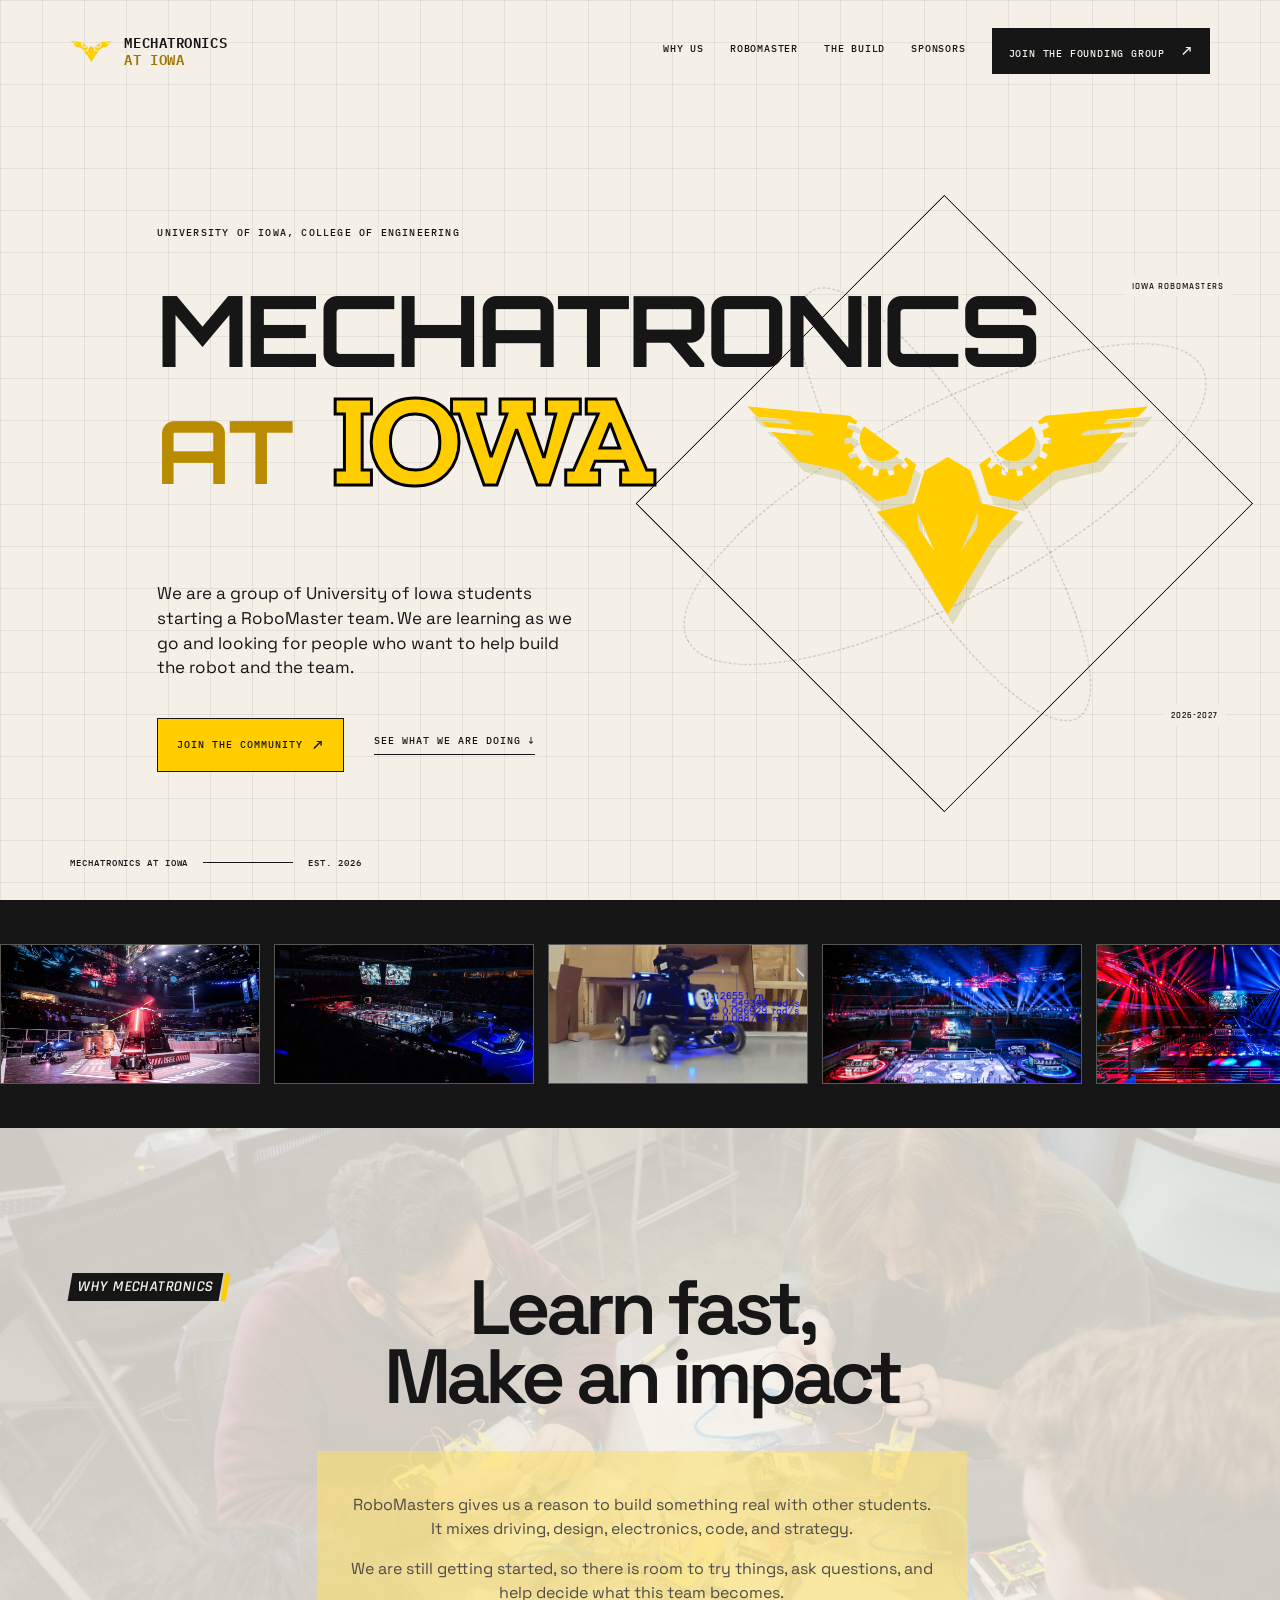
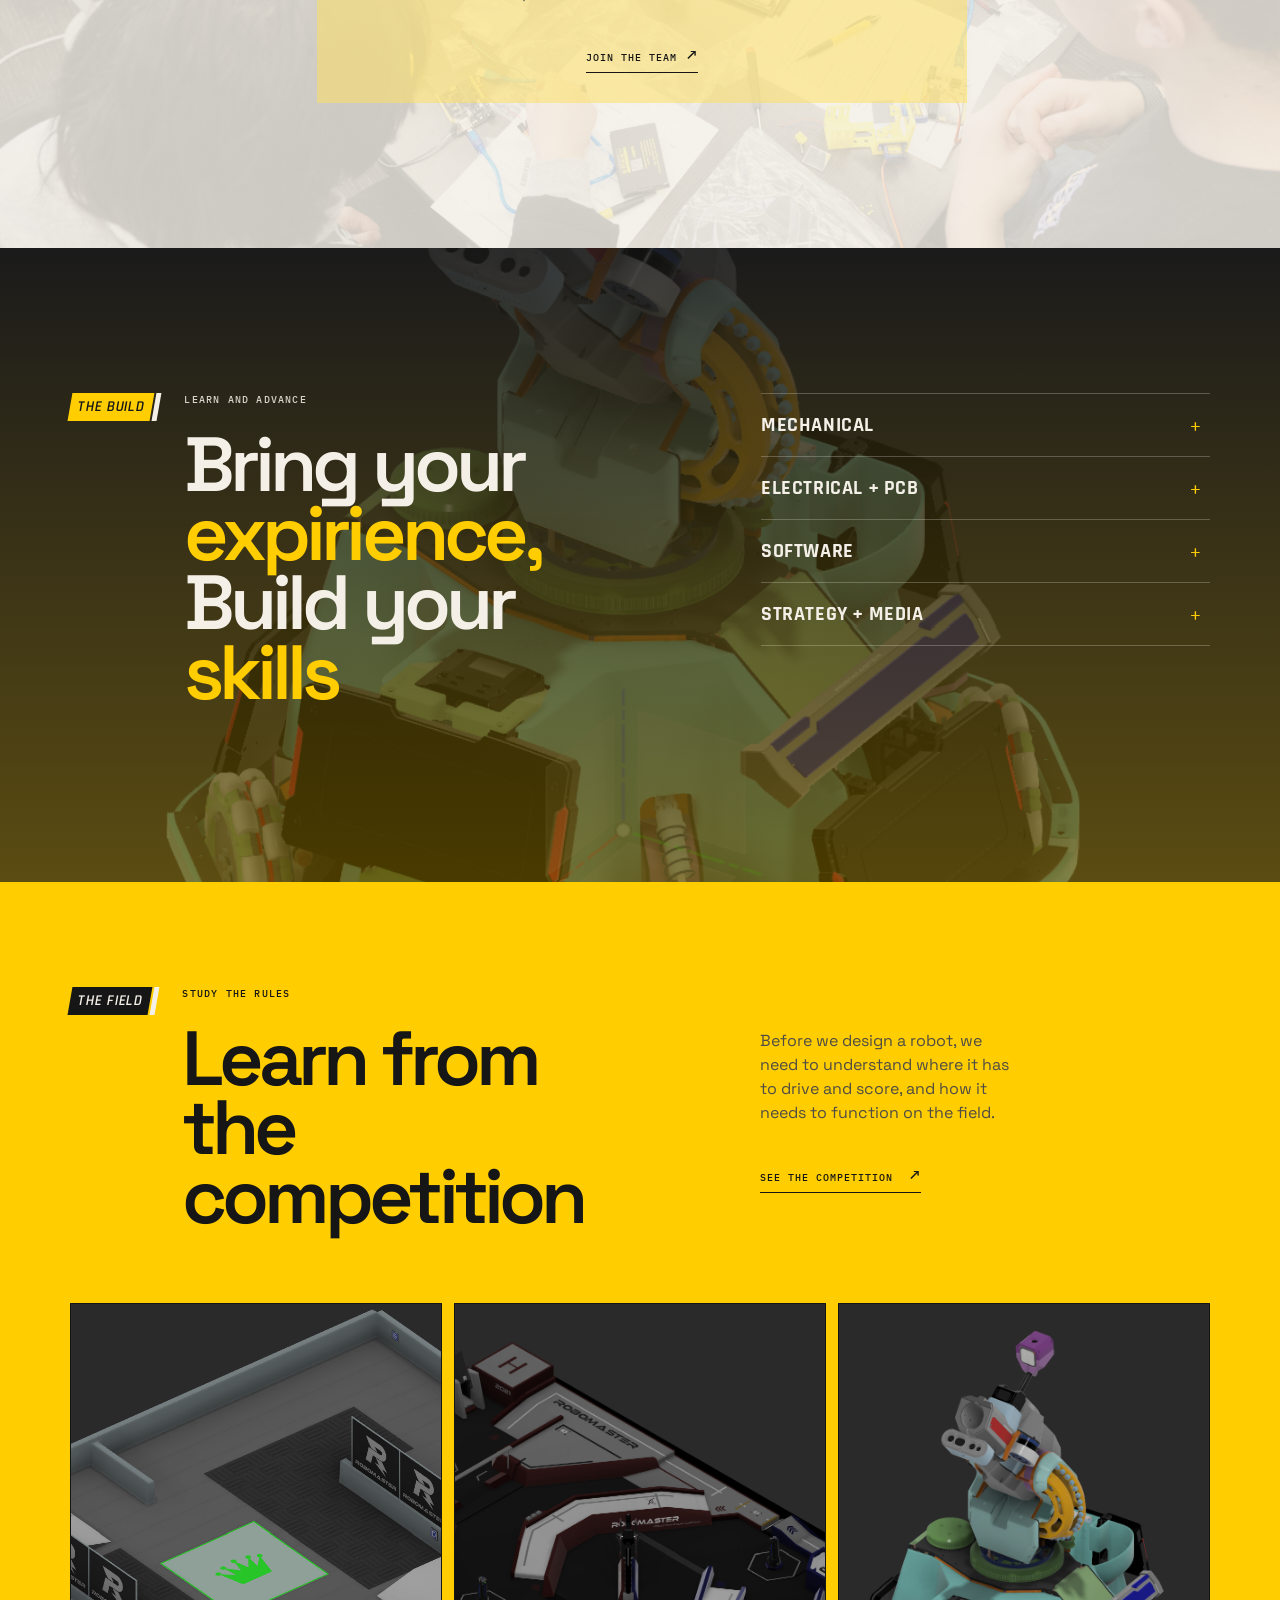
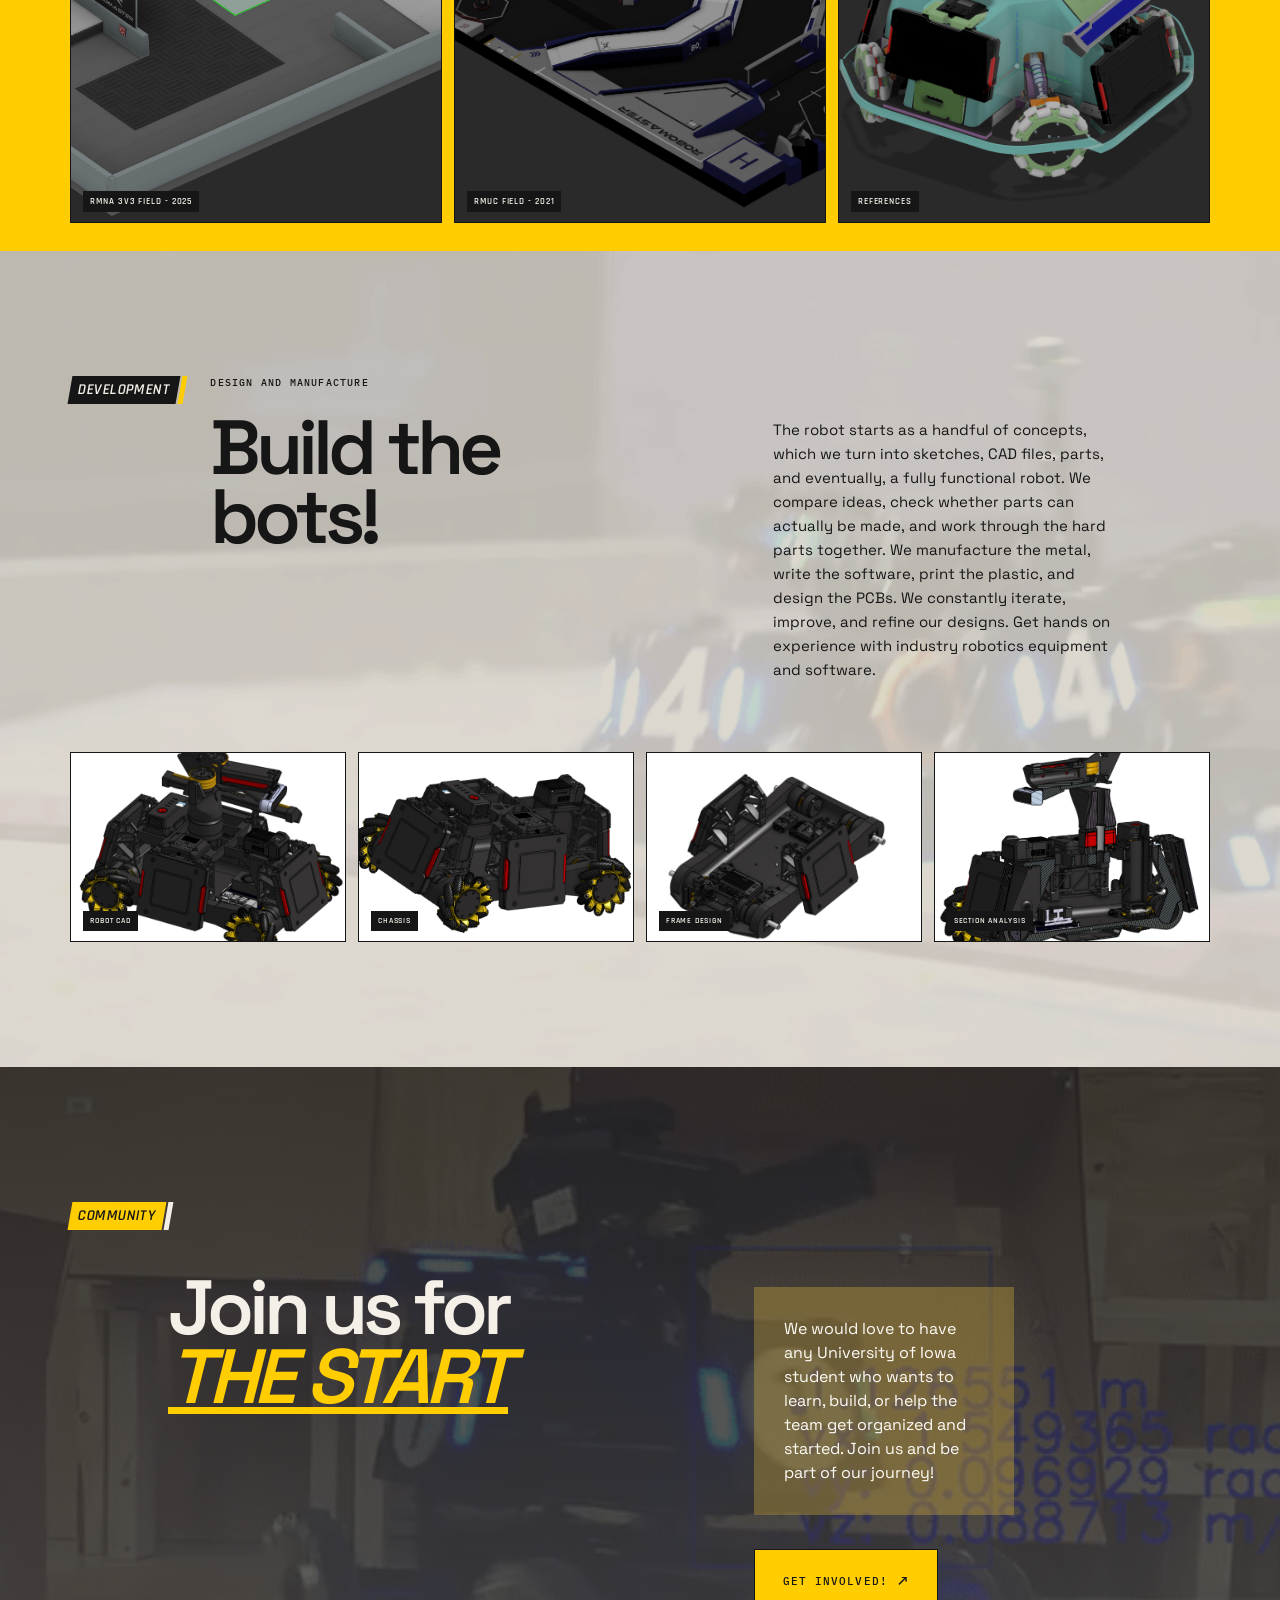
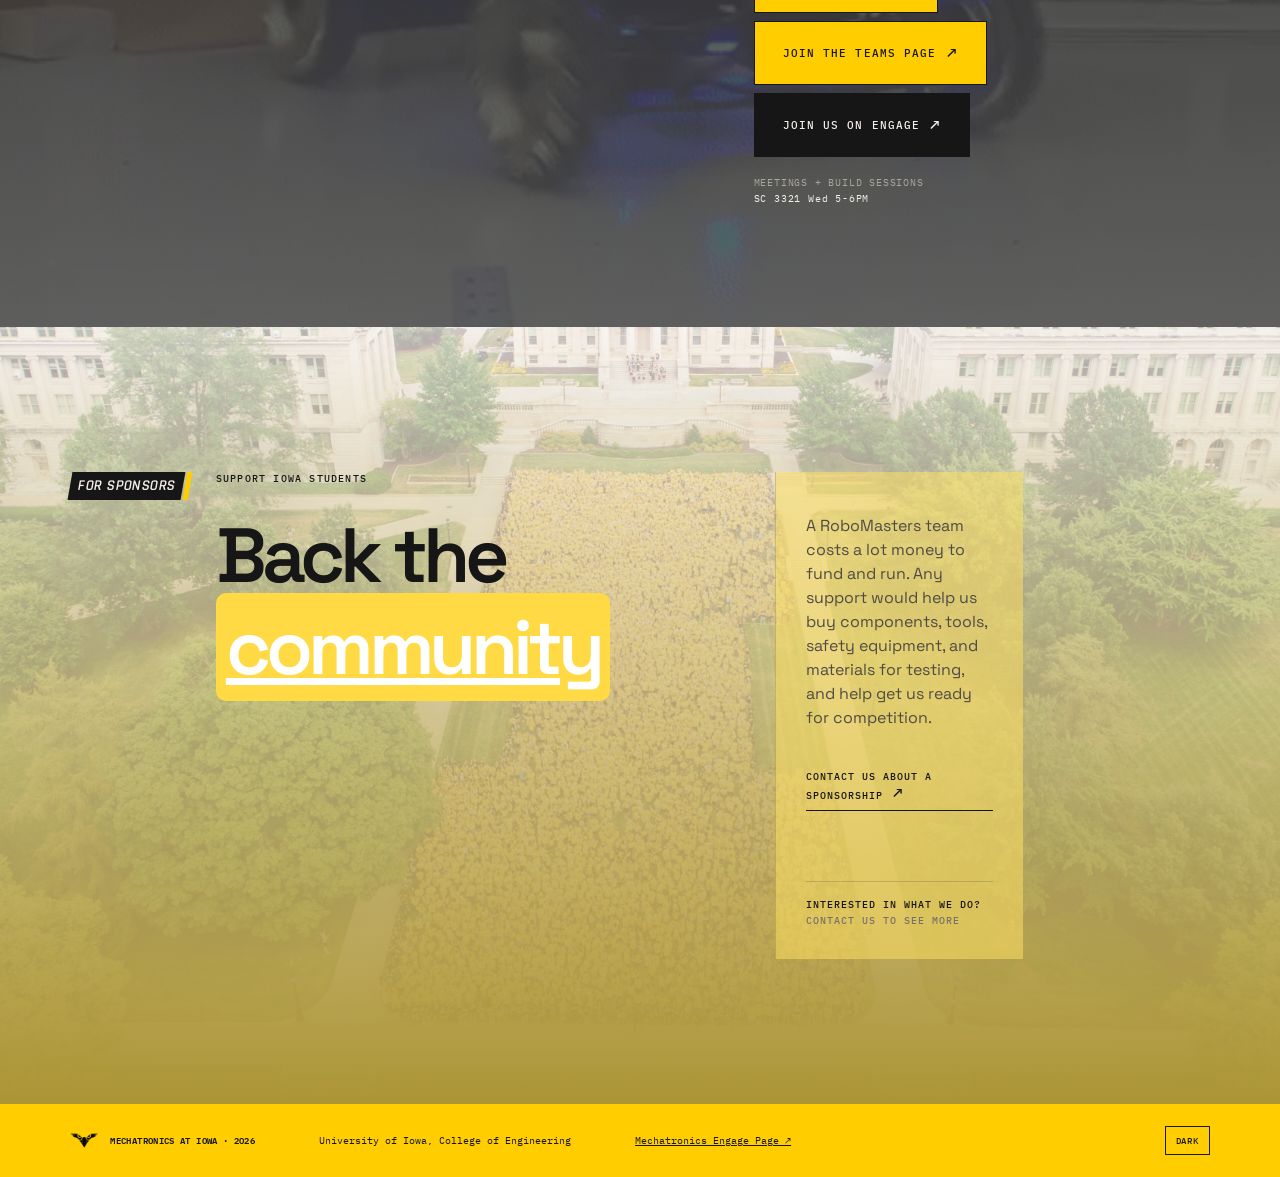
==== commit f0c907e1: "works now" ====
--- a/index.html
+++ b/index.html
@@ -16,7 +16,7 @@
   <header class="site-header">
     <a class="brand" href="#top" aria-label="Mechatronics at Iowa home">
       <img src="Logos/Mechatronics Logo SVG.svg" alt="Mechatronics at Iowa winged gear logo">
-      <span>MECHATRONICS<br><b>ATT IOWA</b></span>
+      <span>MECHATRONICS<br><b>AT IOWA</b></span>
     </a>
     <button class="menu-toggle" aria-label="Toggle navigation" aria-expanded="false">MENU <span></span></button>
     <nav class="site-nav" aria-label="Main navigation">
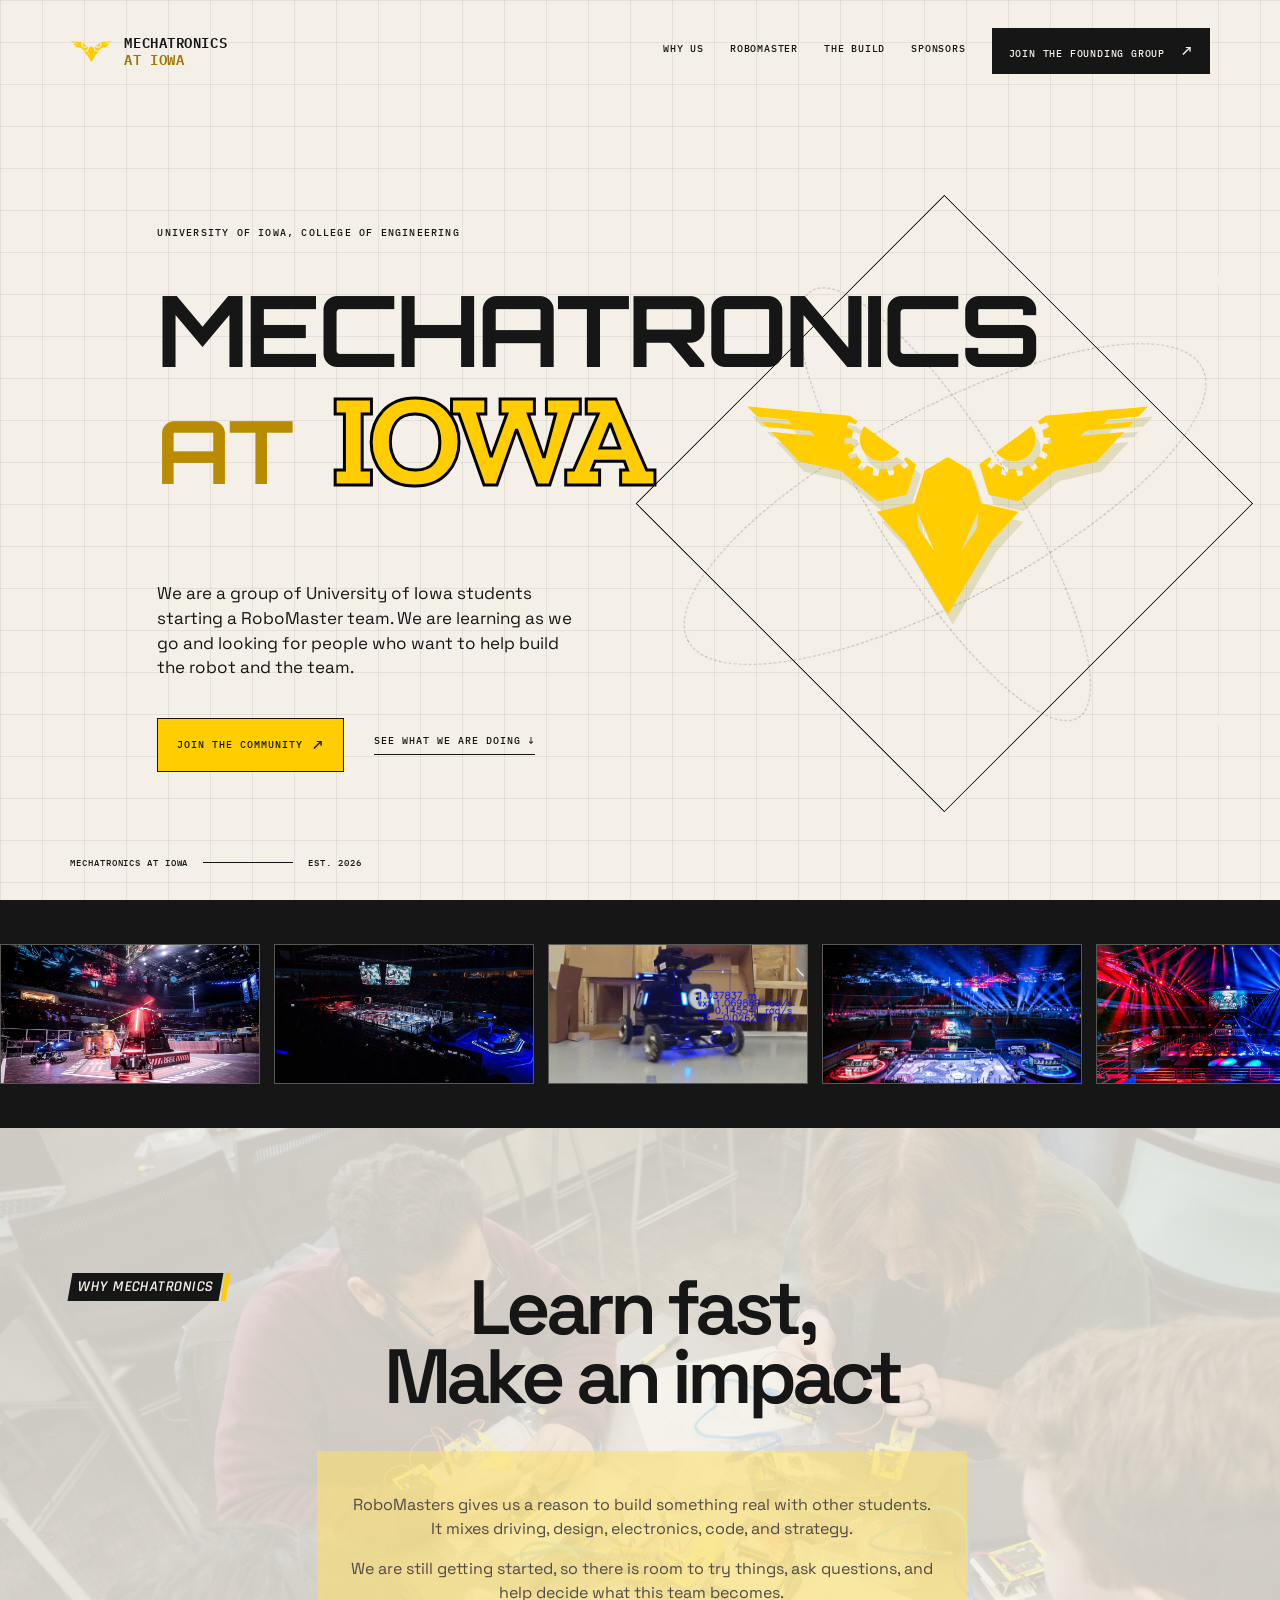
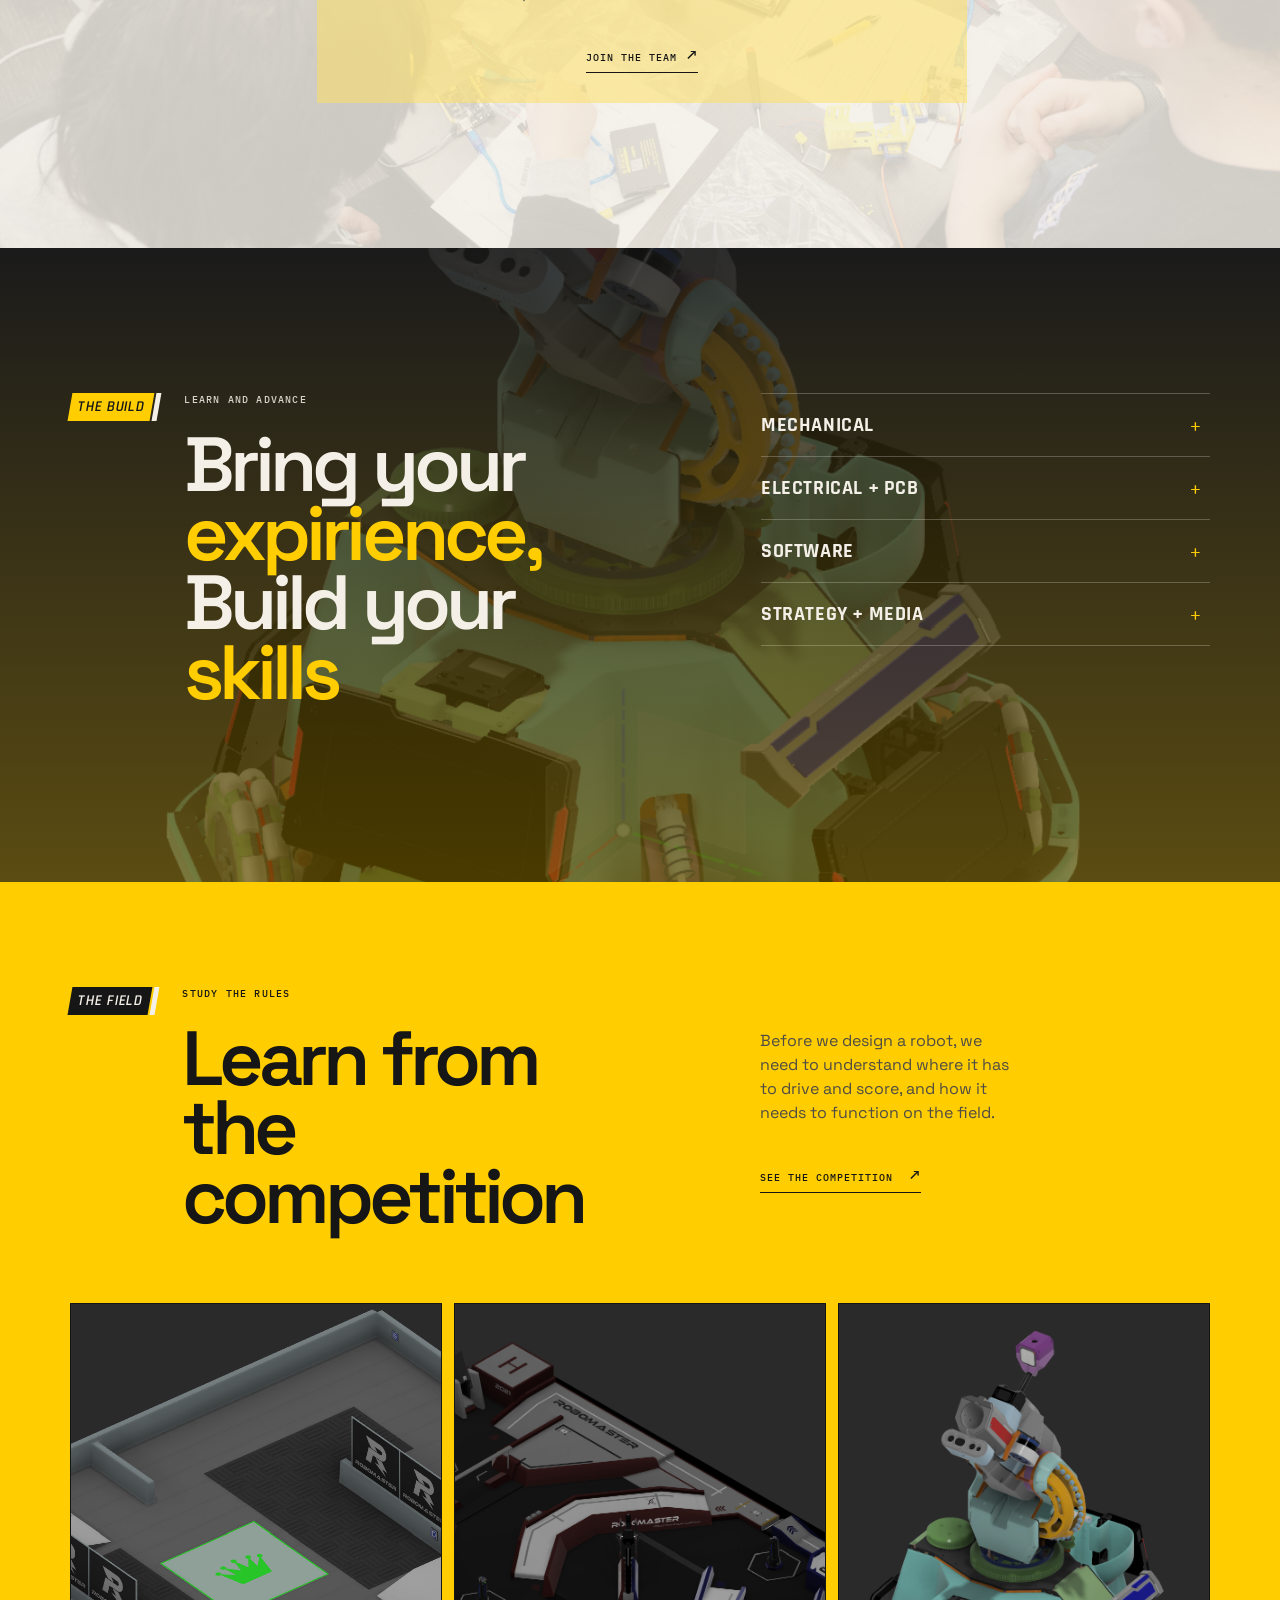
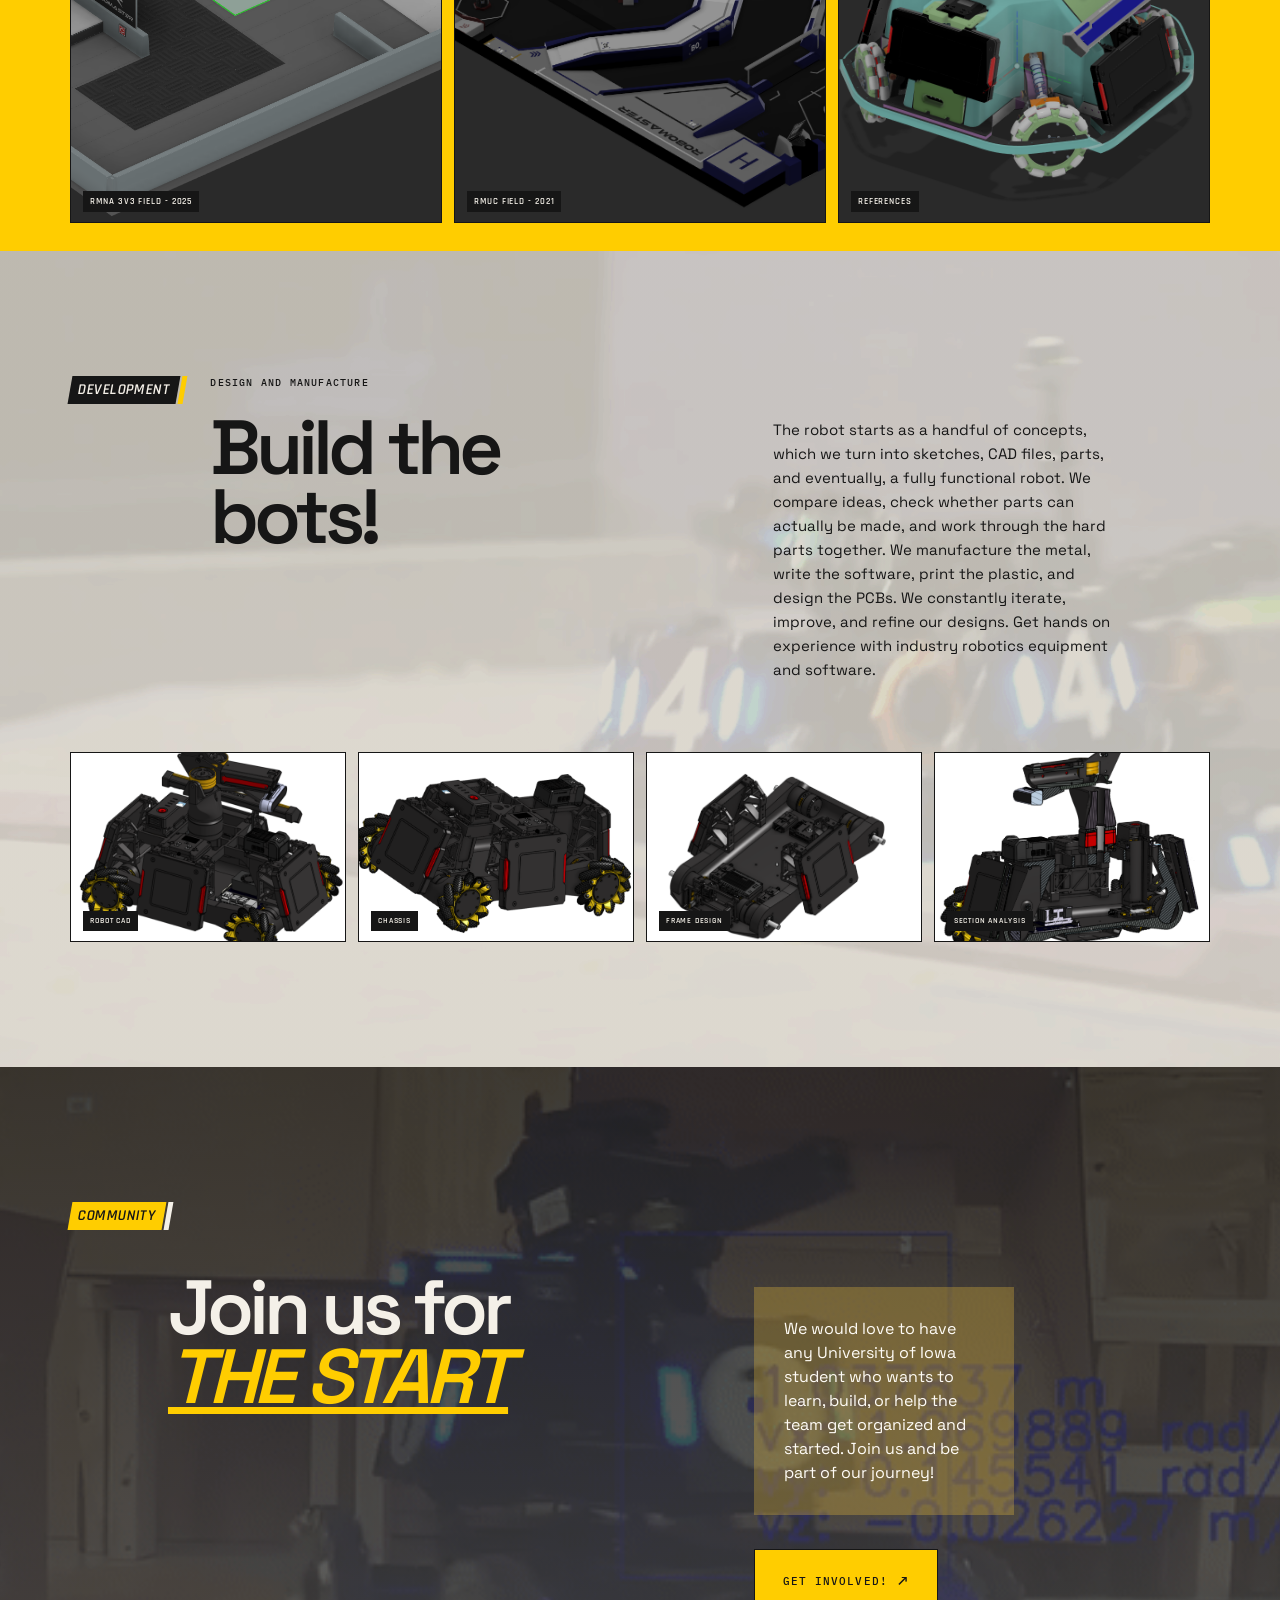
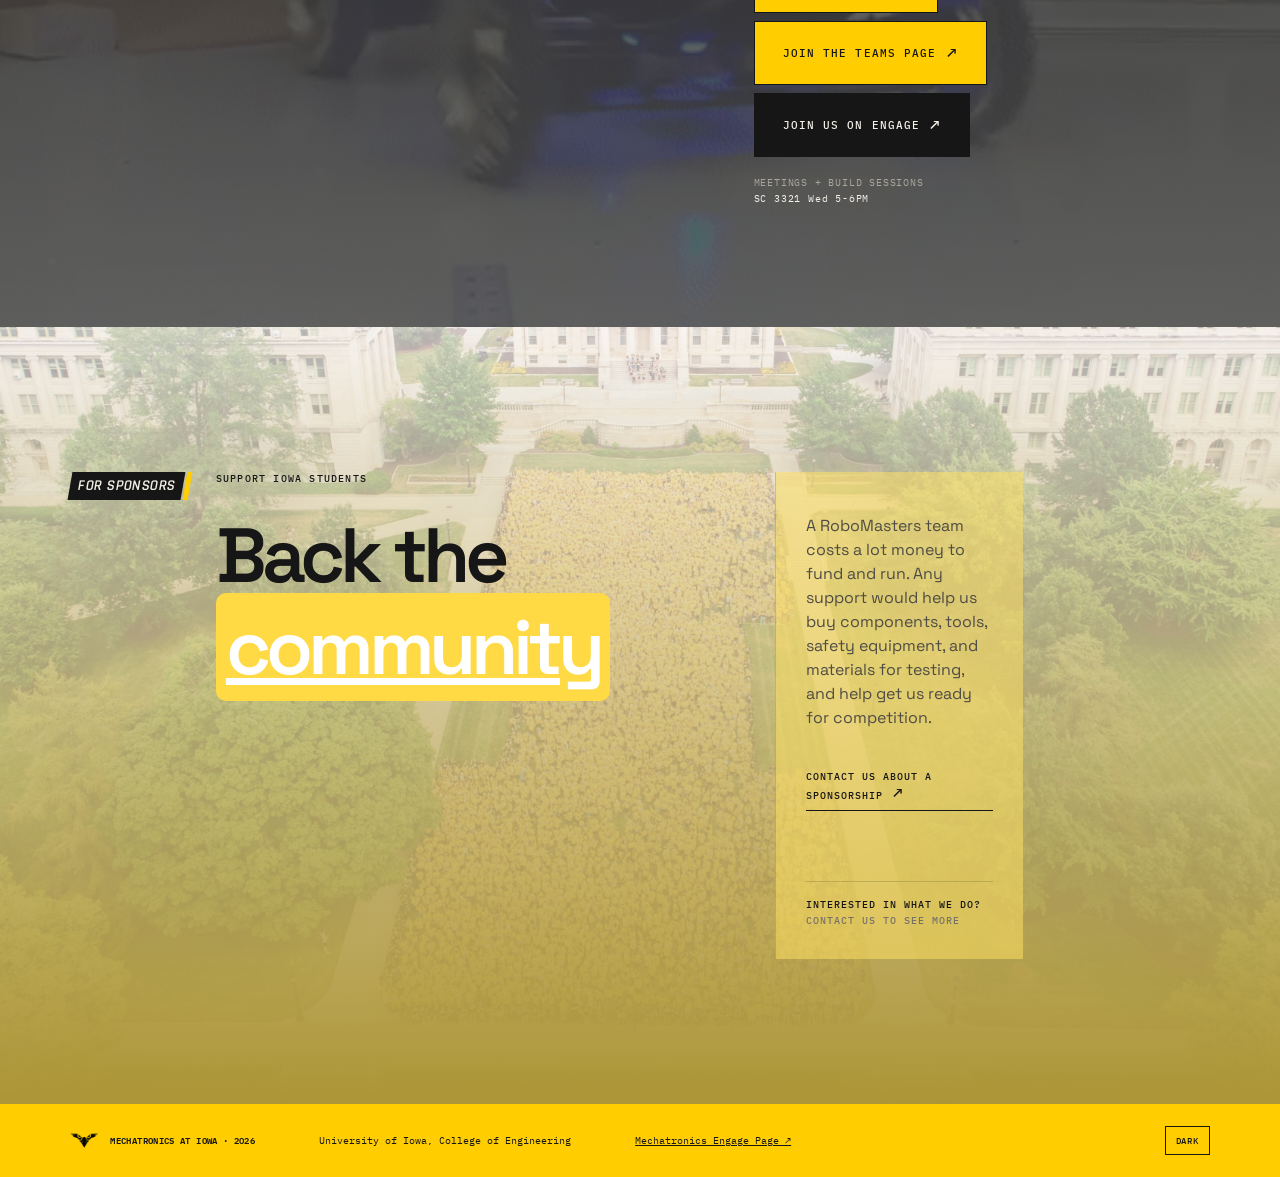
==== commit ac52400b: "MOREEE anims" ====
--- a/index.html
+++ b/index.html
@@ -41,11 +41,11 @@
         </div>
       </div>
       <div class="hero-visual" aria-label="Mechatronics at Iowa logo">
-        <div class="visual-label label-top">IOWA ROBOMASTERS</div>
+        <div class="visual-label label-top" data-type-delay="2650" data-type-mobile-delay="2650"><span data-type-text="IOWA ROBOMASTERS"></span></div>
         <div class="orbit orbit-one"></div>
         <div class="orbit orbit-two"></div>
         <img src="Logos/Mechatronics Logo SVG.svg" alt="Mechatronics at Iowa winged gear logo">
-        <div class="visual-label label-bottom">2026-2027</div>
+        <div class="visual-label label-bottom" data-type-delay="2650" data-type-mobile-delay="2650"><span data-type-text="2026-2027"></span></div>
       </div>
       <div class="hero-foot"><span>MECHATRONICS AT IOWA</span><span class="line"></span><span>EST. 2026</span></div>
     </section>
--- a/styles.css
+++ b/styles.css
@@ -1202,6 +1202,13 @@
   object-fit: contain;
   filter: drop-shadow(5px 10px 0 rgba(148,134,5,.185));
   z-index: 1;
+  opacity: 0;
+  animation: logo-fade-in .8s ease-in .15s forwards;
+}
+
+@keyframes logo-fade-in {
+  from { opacity: 0; }
+  to { opacity: 1; }
 }
 
 @property --orbit-angle {
@@ -1221,7 +1228,7 @@
   transform: translate(-50%, -50%) rotate(-28deg);
   opacity: 0;
   animation: orbit-fade-in .8s ease-in 2.65s forwards,
-    orbit-spin-one-fallback 32s linear .45s infinite;
+    orbit-spin-one-fallback 64s ease-in-out 3.45s infinite;
 }
 
 .orbit-two {
@@ -1229,7 +1236,7 @@
   height: 26%;
   transform: translate(-50%, -50%) rotate(58deg);
   animation: orbit-fade-in .8s ease-in 2.65s forwards,
-    orbit-spin-two-fallback 26s linear .45s infinite;
+    orbit-spin-two-fallback 52s ease-in-out 3.45s infinite;
 }
 
 @keyframes orbit-fade-in {
@@ -1269,6 +1276,7 @@
     height: max(2px, calc(36% * abs(cos(var(--orbit-angle)))));
     transform: translate(-50%, -50%) rotate(calc(var(--orbit-angle) - 28deg));
     animation-name: orbit-fade-in, orbit-spin-one;
+    animation-delay: 2.65s, 3.45s;
   }
 
   .orbit-two {
@@ -1276,6 +1284,7 @@
     height: max(2px, calc(26% * abs(cos(var(--orbit-angle)))));
     transform: translate(-50%, -50%) rotate(calc(var(--orbit-angle) + 58deg));
     animation-name: orbit-fade-in, orbit-spin-two;
+    animation-delay: 2.65s, 3.45s;
   }
 }
 
@@ -1640,6 +1649,11 @@
     animation: none;
   }
 
+  .hero-visual img {
+    opacity: 1;
+    animation: none;
+  }
+
   .discipline summary b,
   .discipline-panel,
   .discipline-panel > p,
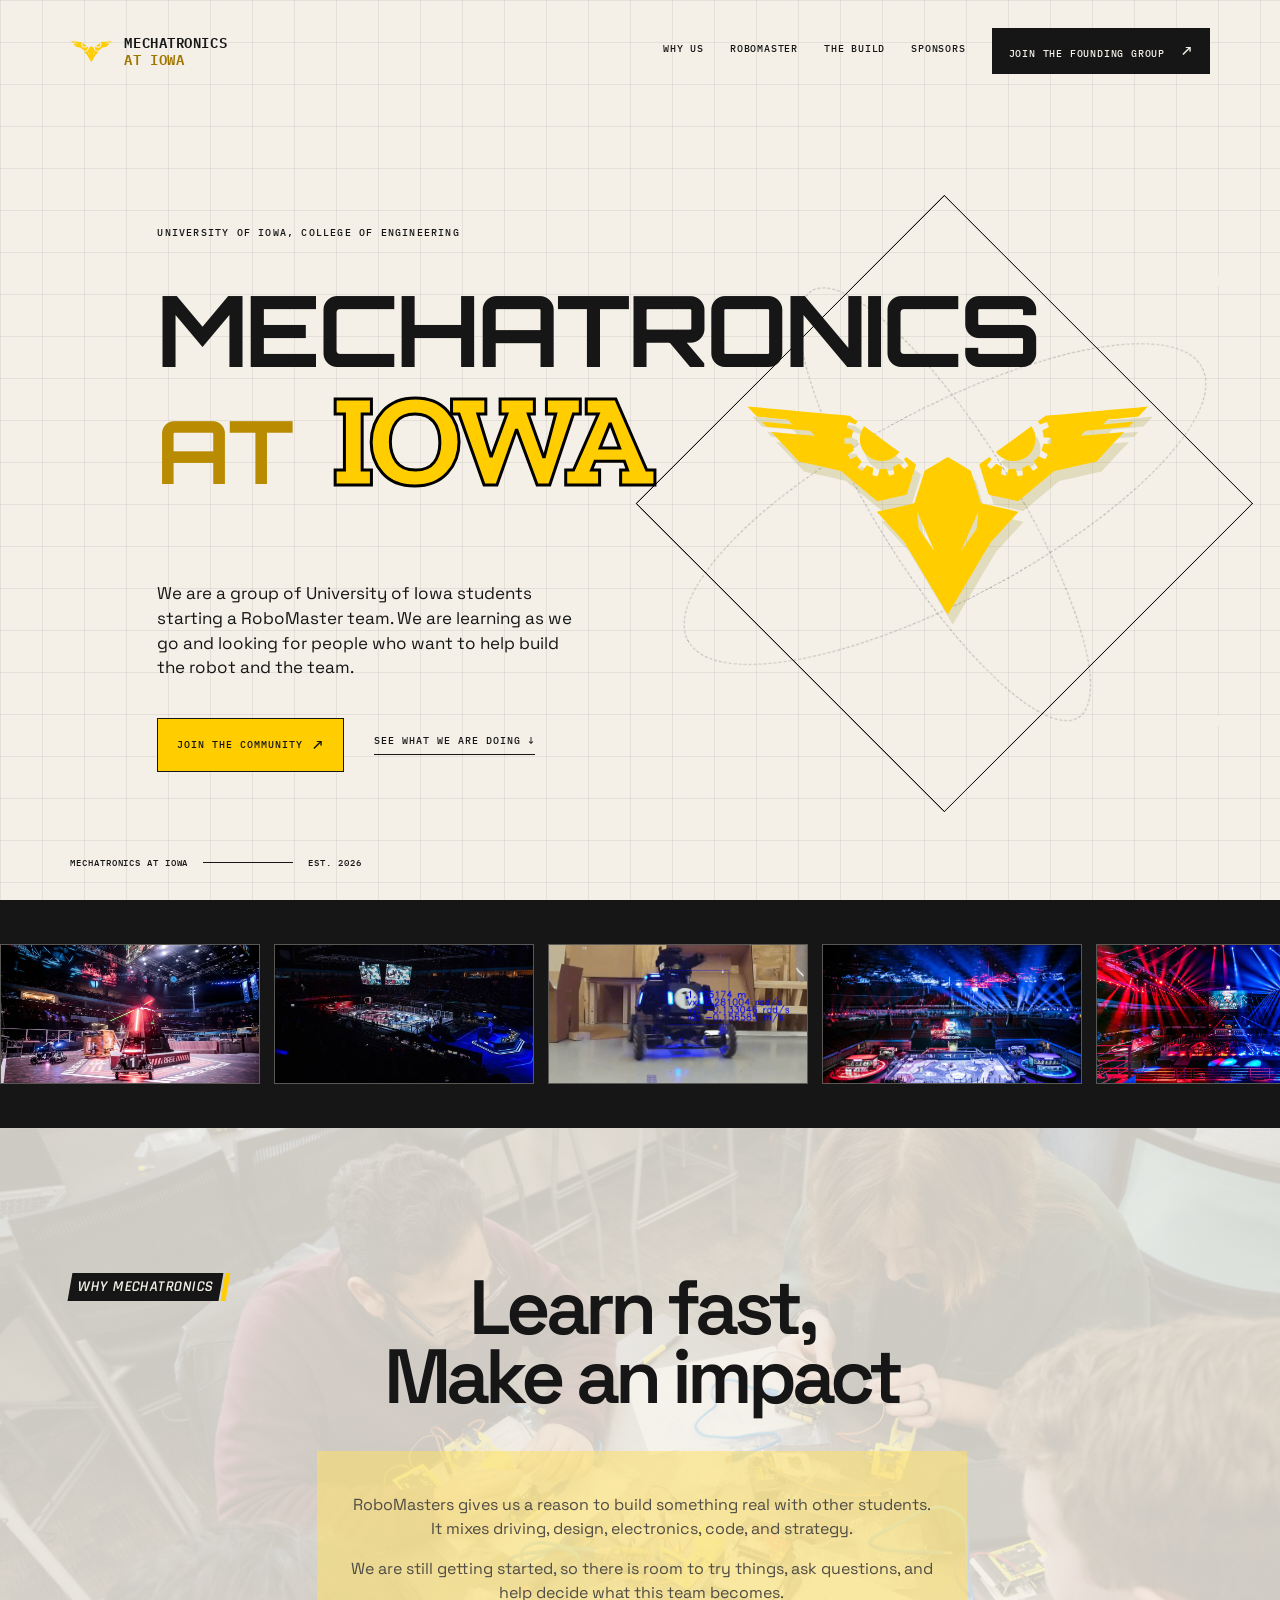
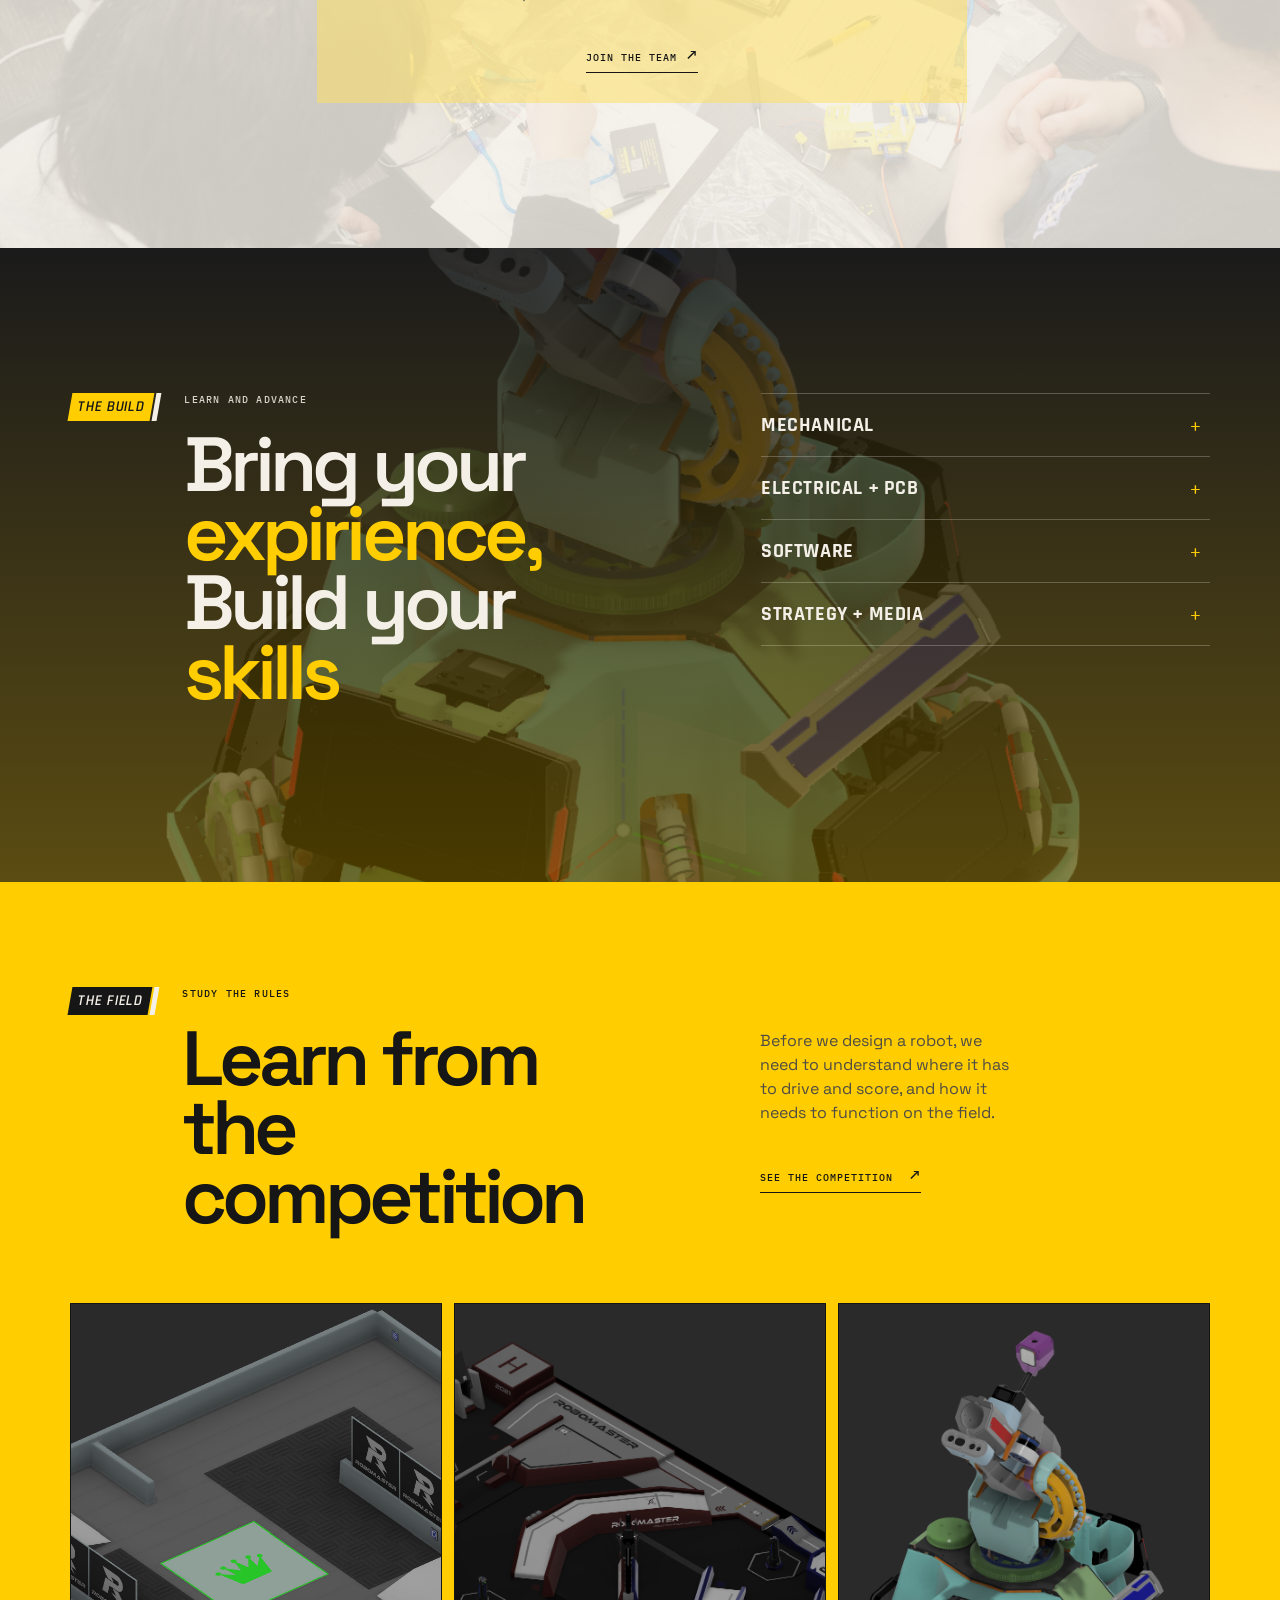
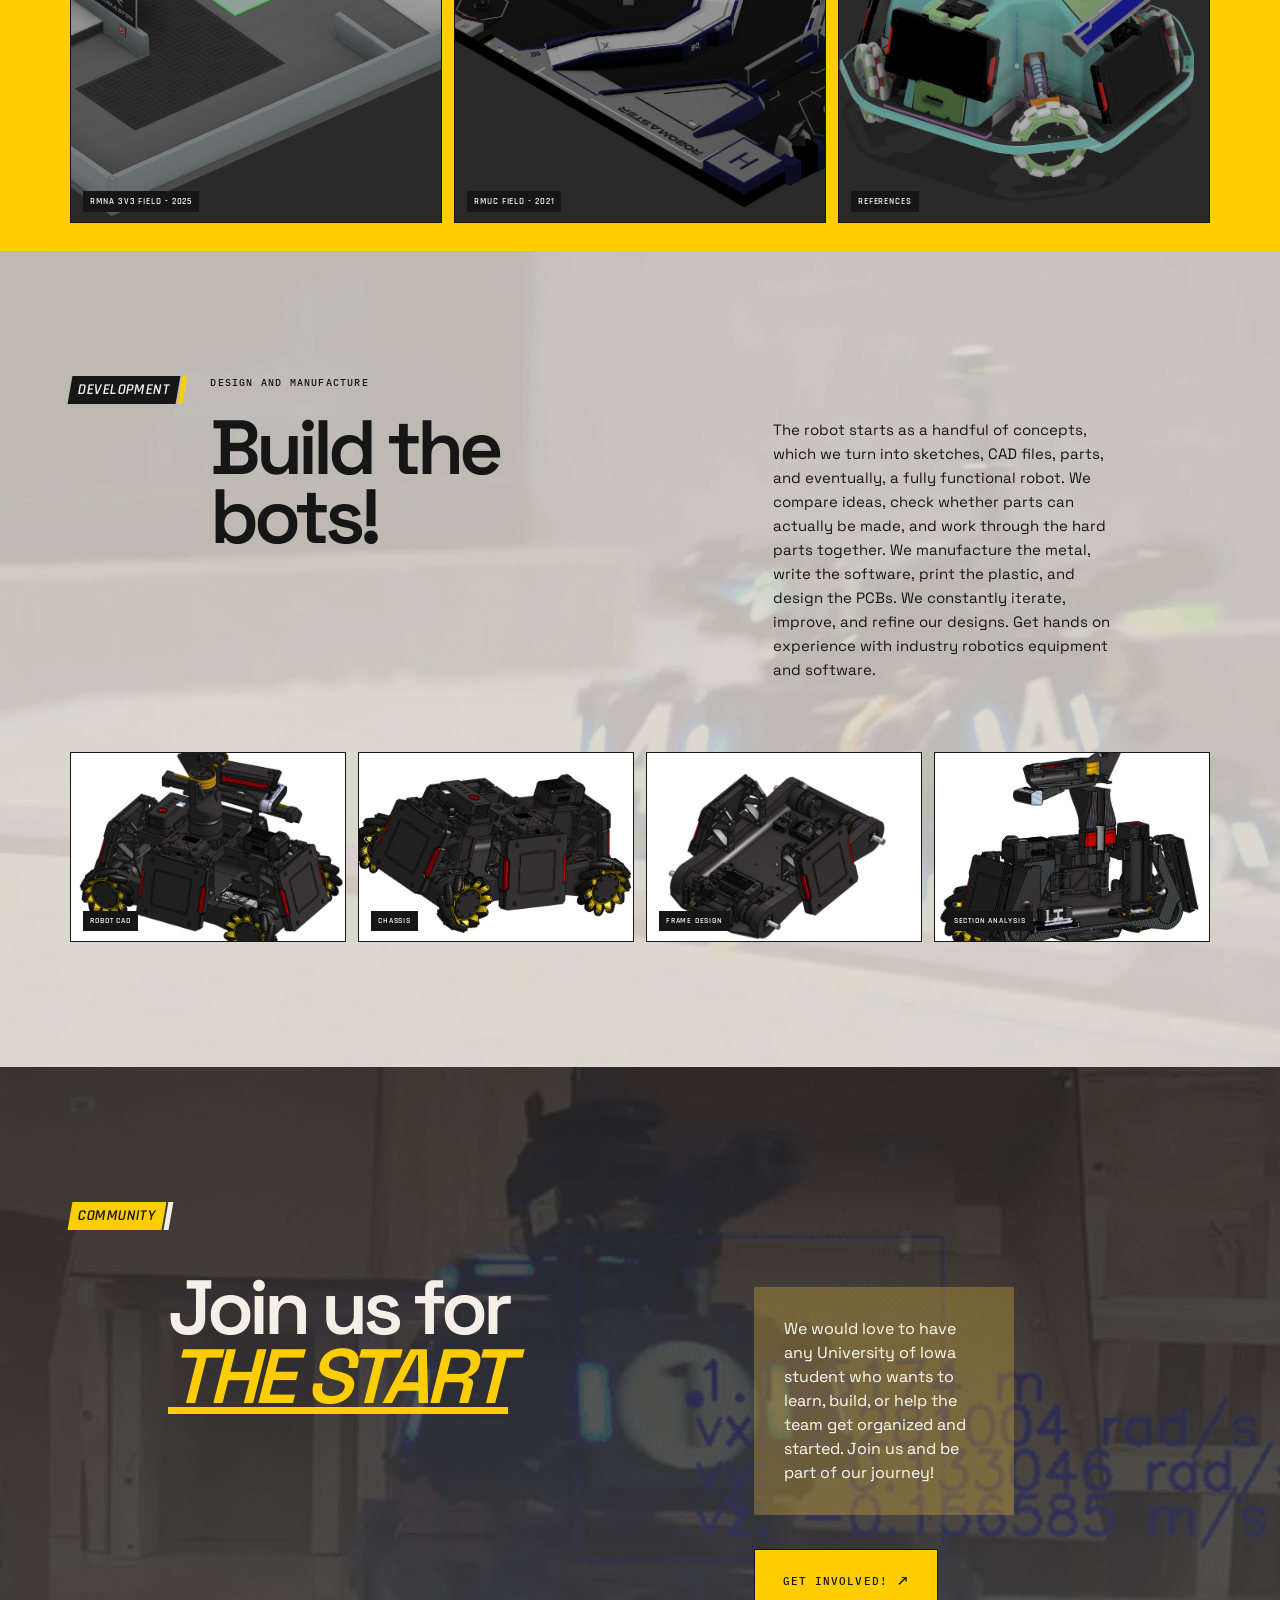
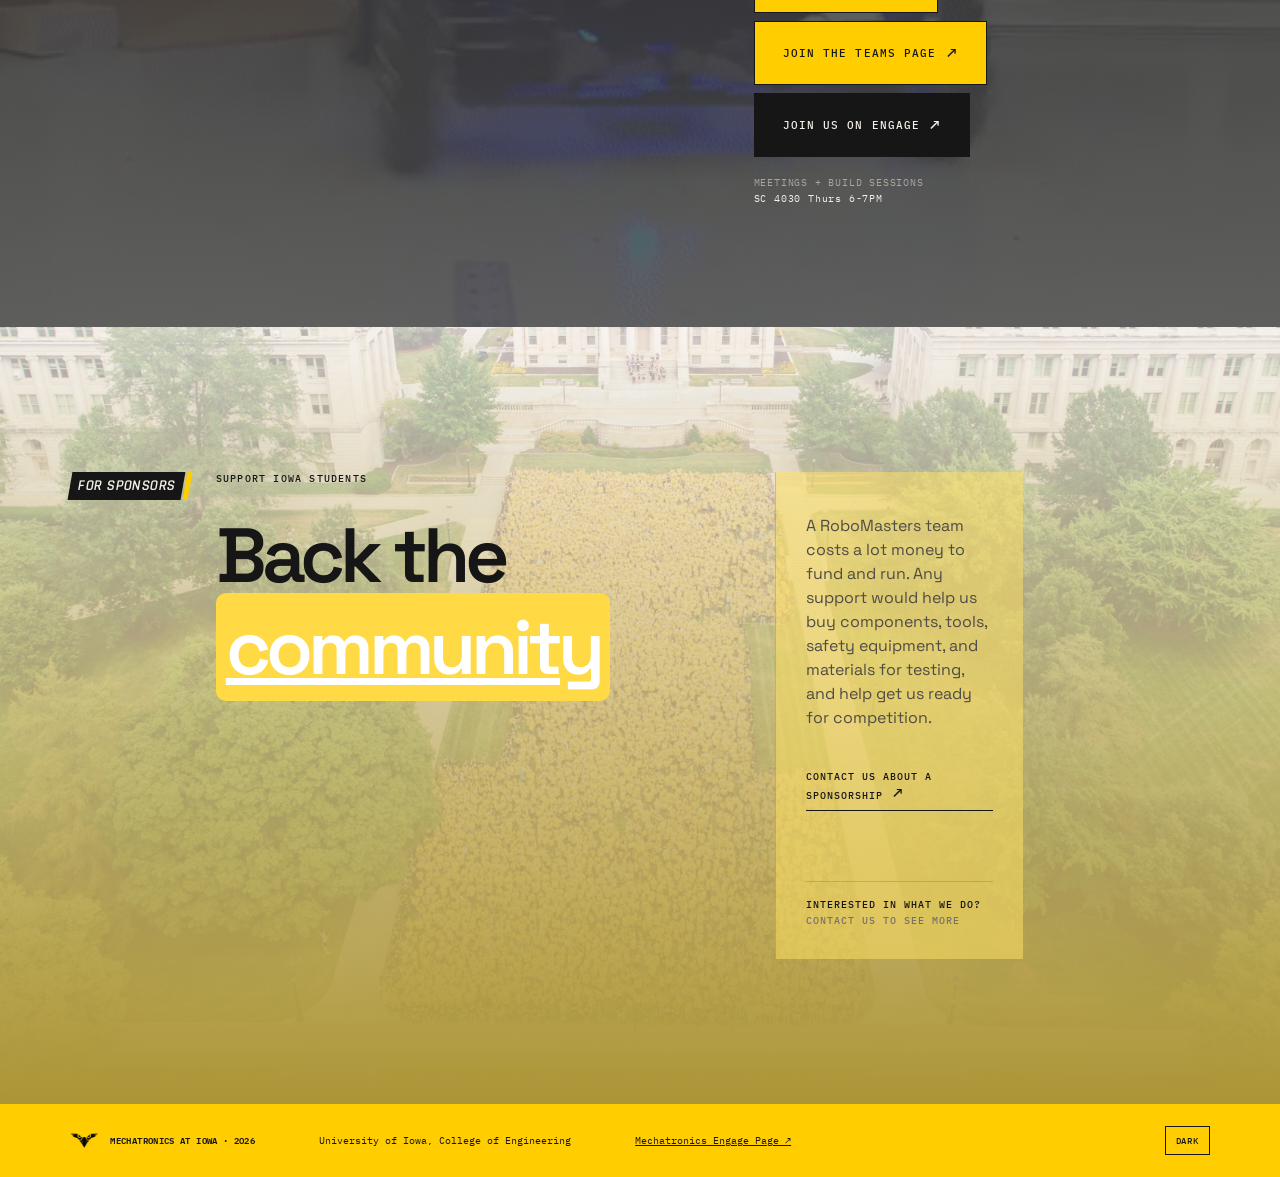
==== commit 87d967ec: "Updated Times" ====
--- a/index.html
+++ b/index.html
@@ -220,7 +220,7 @@
           </a>
         </div>
 
-        <p class="join-detail">MEETINGS + BUILD SESSIONS<br><strong>SC 3321 Wed 5-6PM</strong></p>
+        <p class="join-detail">MEETINGS + BUILD SESSIONS<br><strong>SC 4030 Thurs 6-7PM</strong></p>
       </div>
     </section>
 
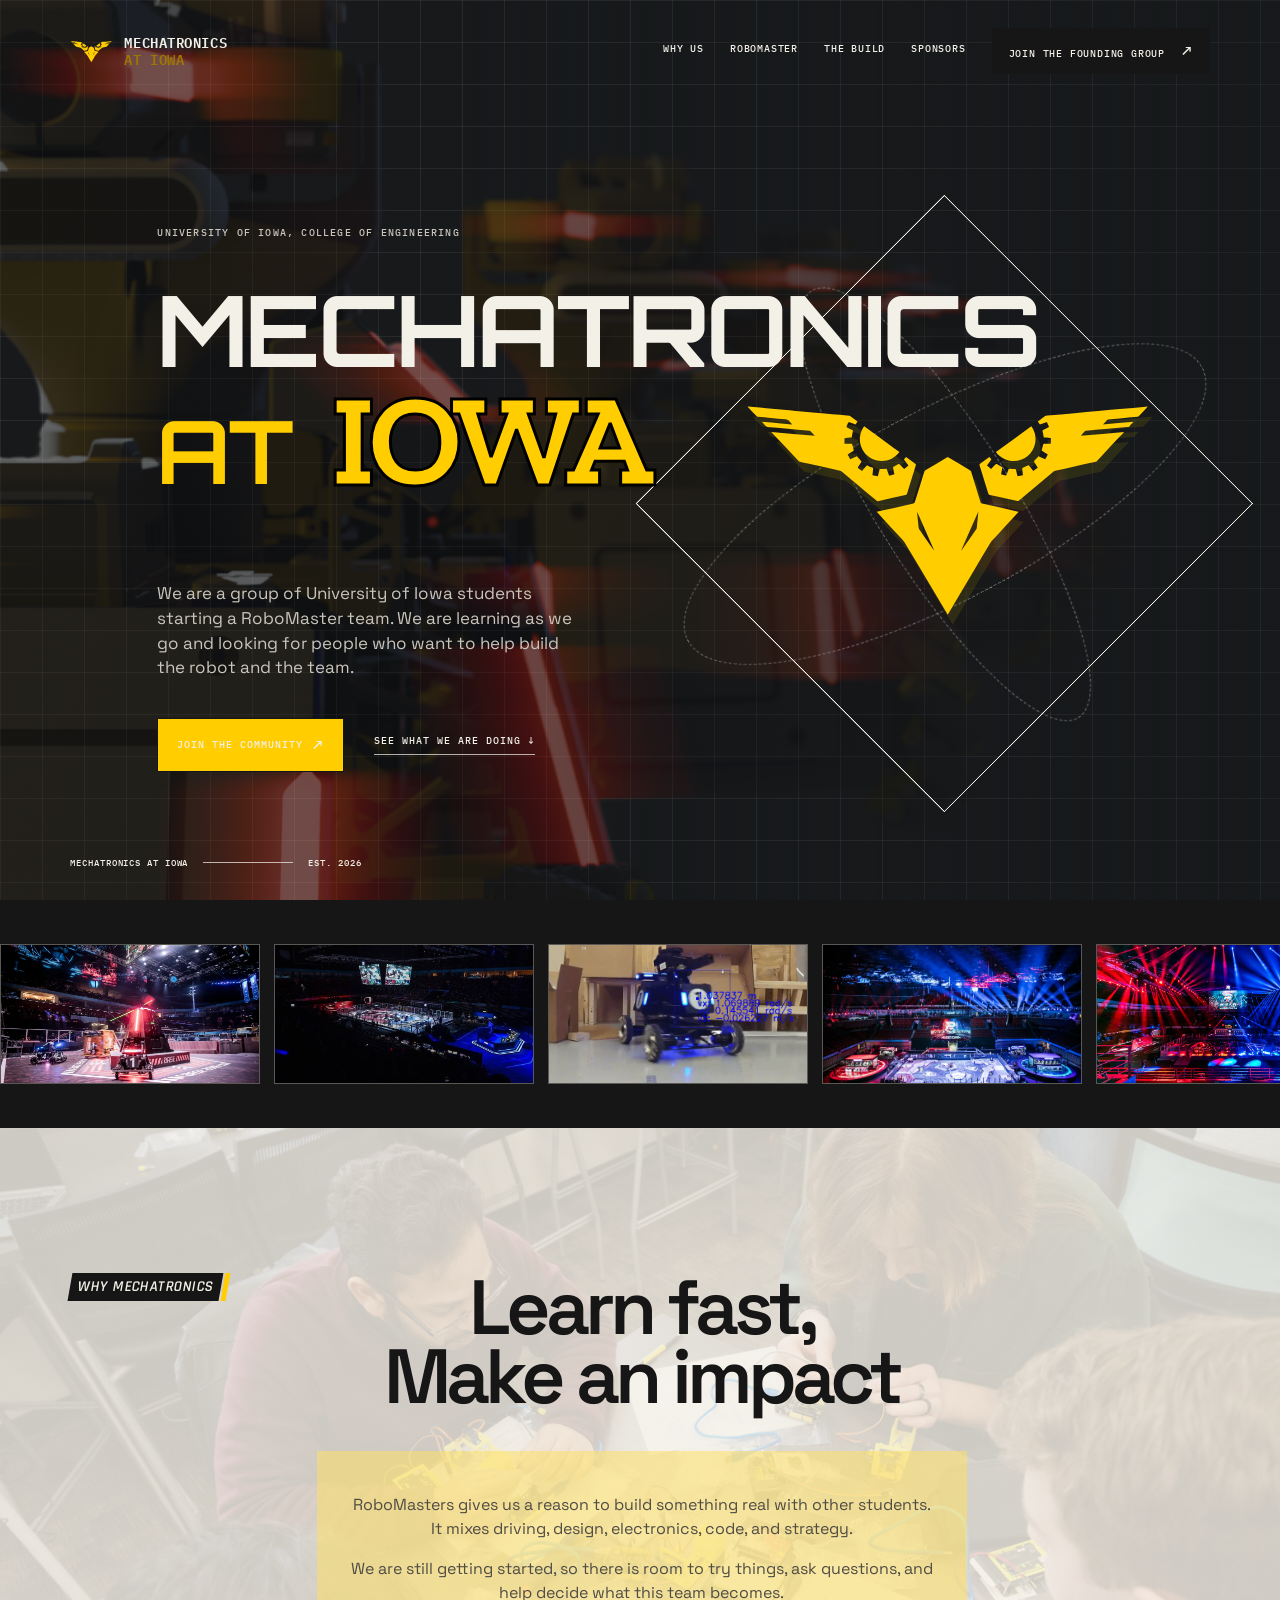
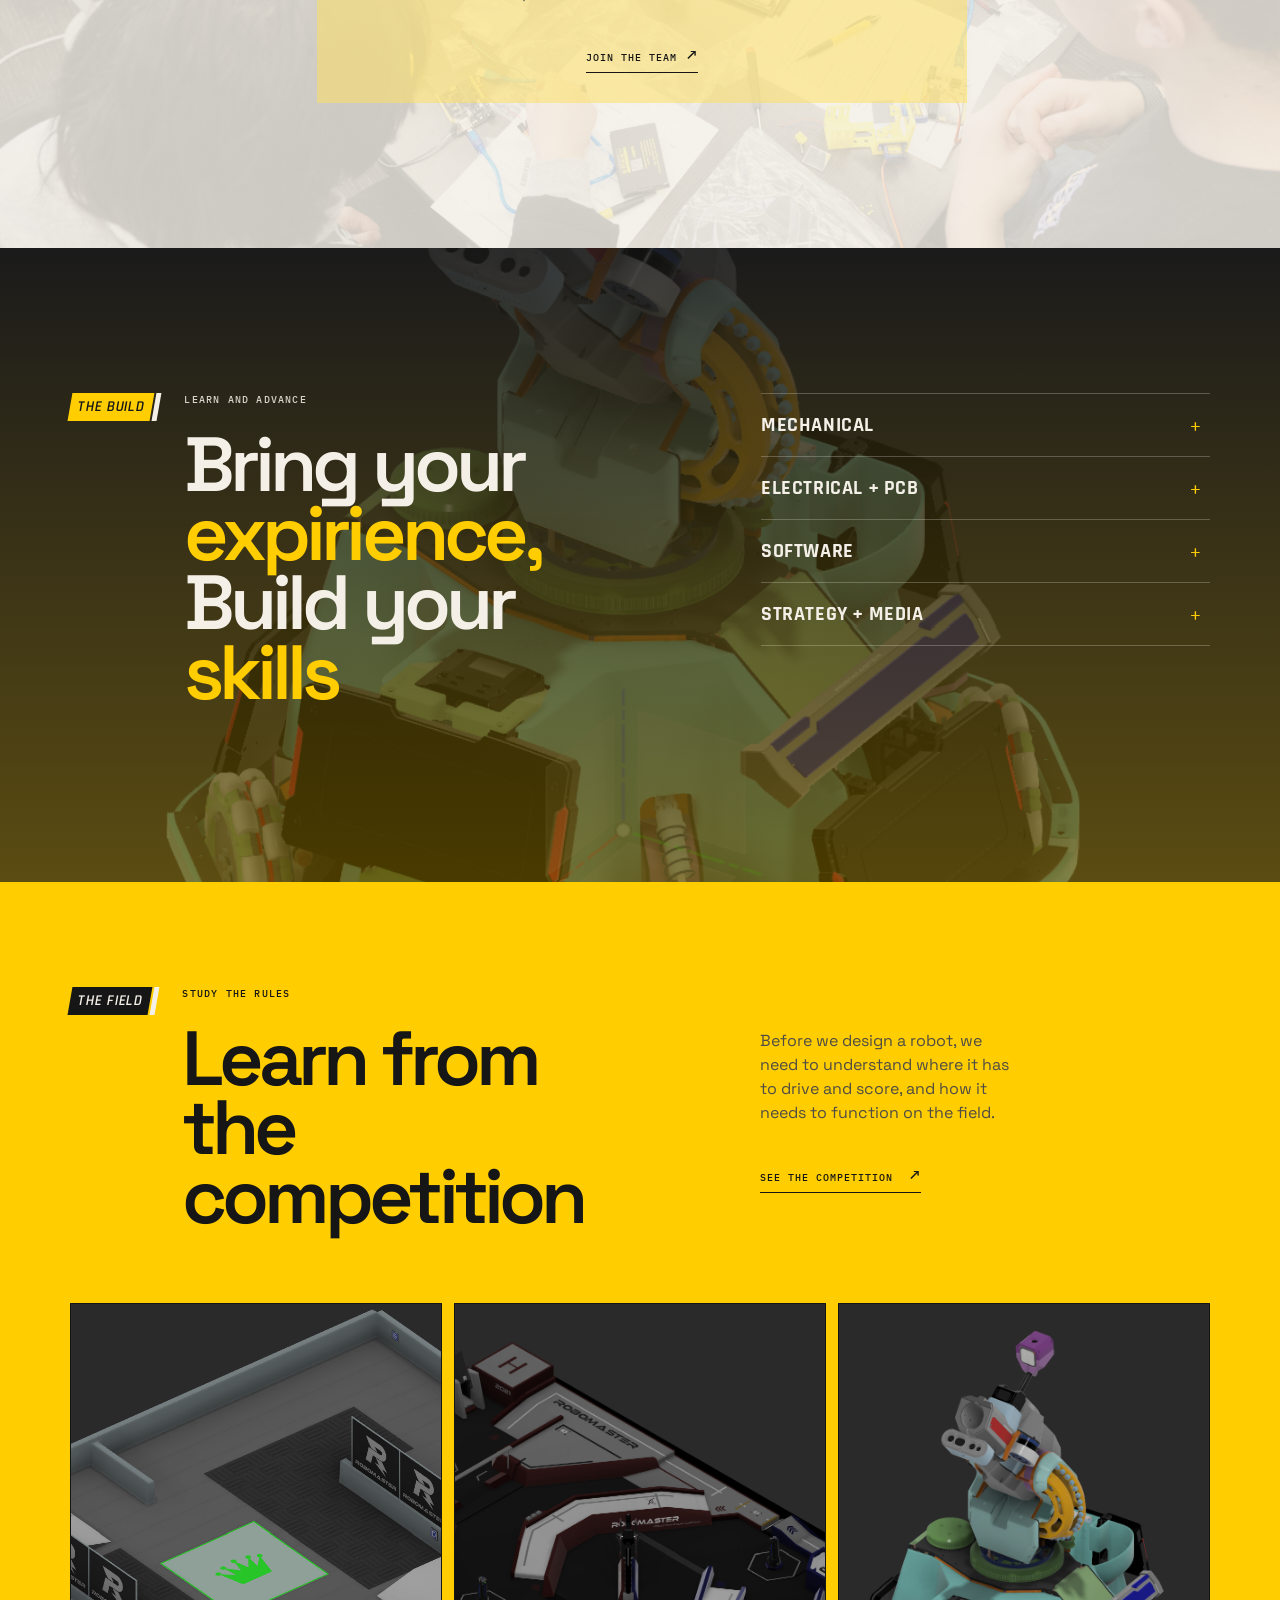
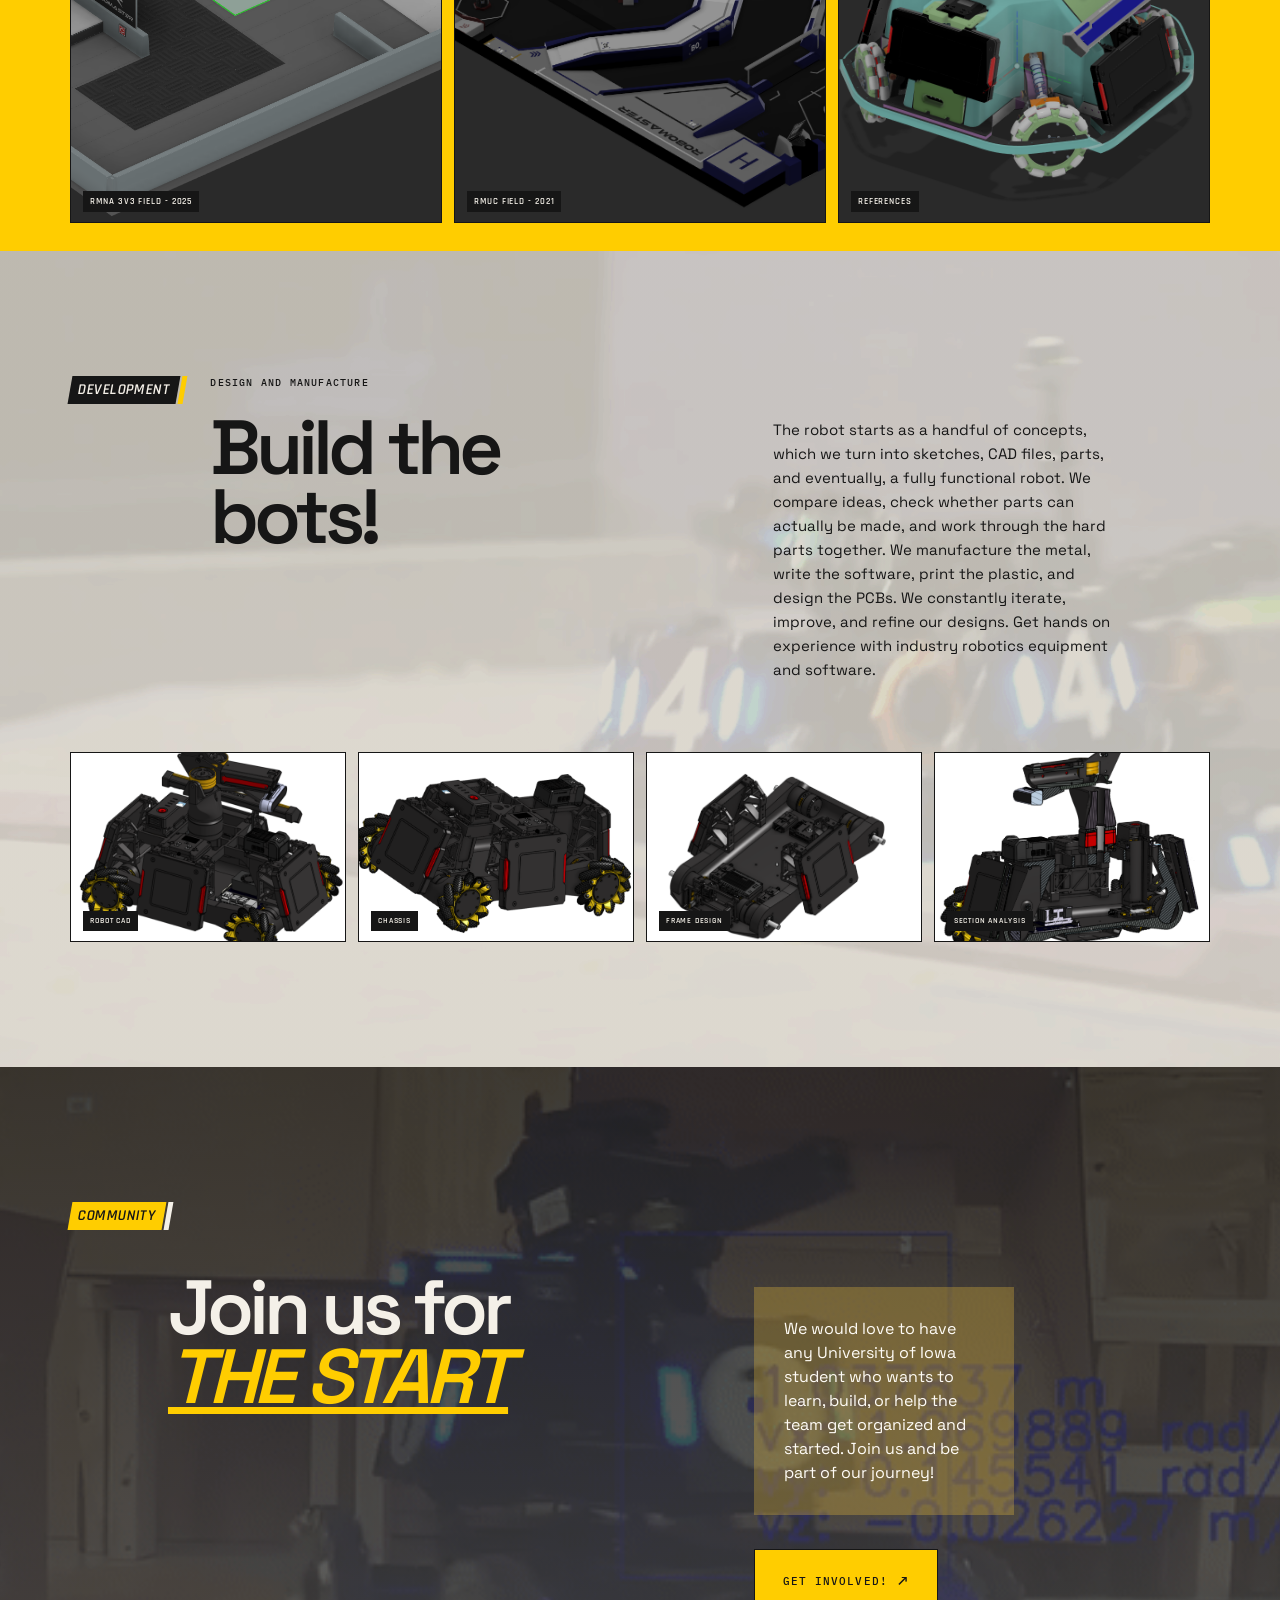
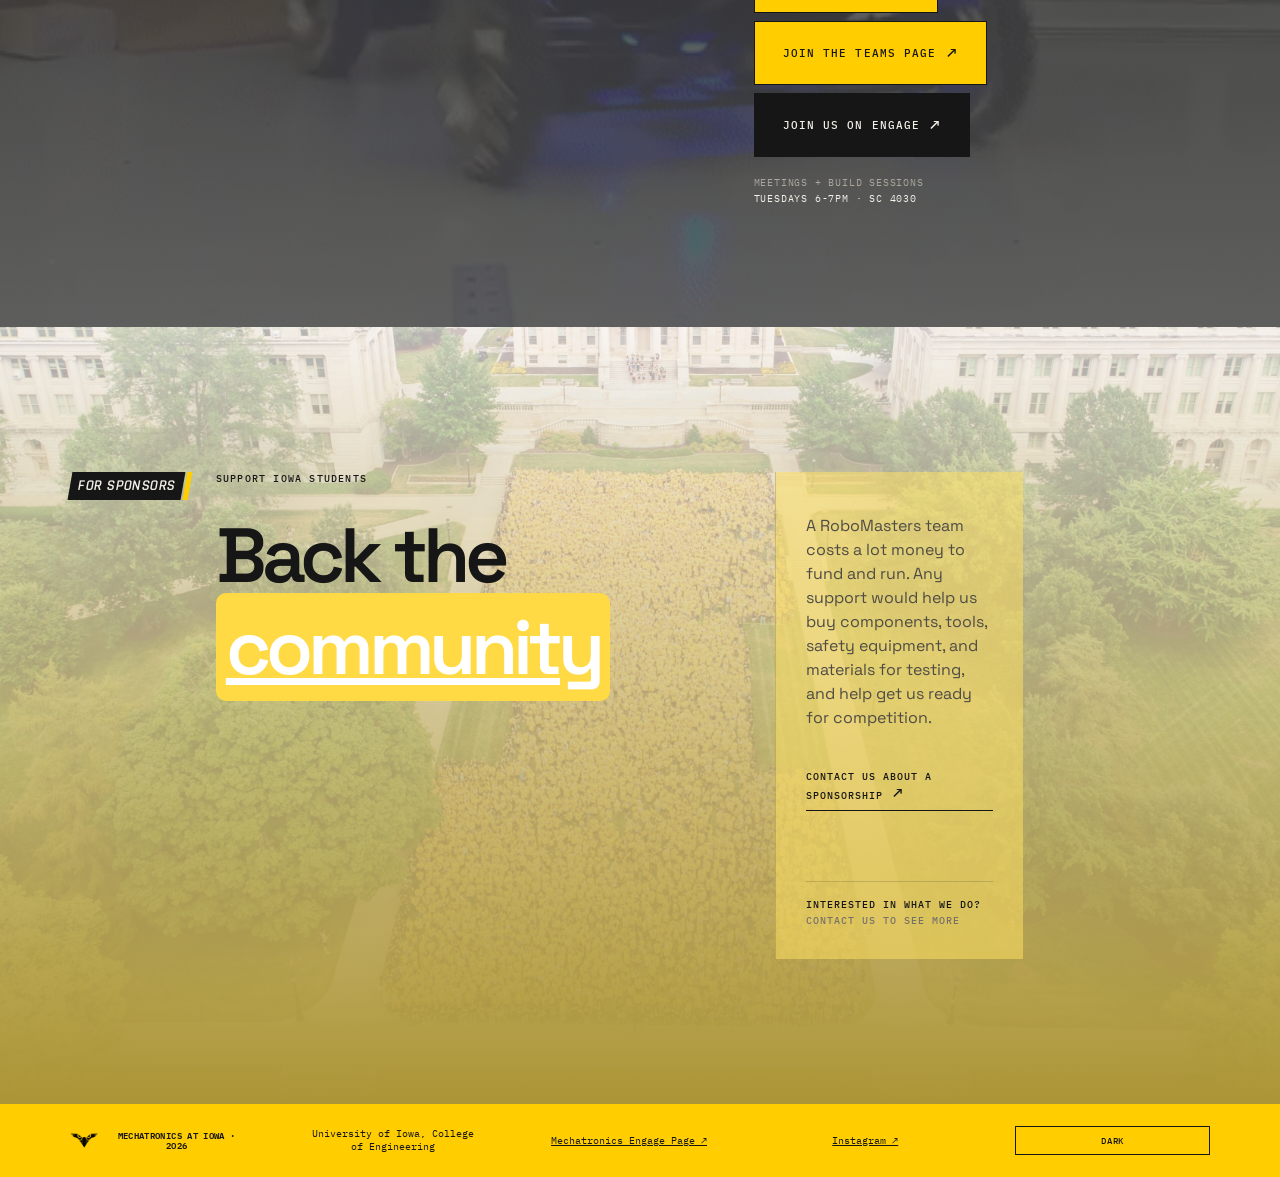
==== commit 7ddaac5f: "minor tweaks & updated meeting times" ====
--- a/index.html
+++ b/index.html
@@ -220,7 +220,7 @@
           </a>
         </div>
 
-        <p class="join-detail">MEETINGS + BUILD SESSIONS<br><strong>SC 4030 Thurs 6-7PM</strong></p>
+        <p class="join-detail">MEETINGS + BUILD SESSIONS<br><strong>TUESDAYS 6-7PM · SC 4030</strong></p>
       </div>
     </section>
 
@@ -232,7 +232,7 @@
       </div>
       <div class="sponsor-body">
         <p>A RoboMasters team costs a lot money to fund and run. Any support would help us buy components, tools, safety equipment, and materials for testing, and help get us ready for competition.</p>
-        <a class="arrow-link" href="mailto:aayush-mistry@uiowa.edu">Contact us about a sponsorship<span>↗</span></a>
+        <a class="arrow-link" href="mailto:studorg-mechatronics@uiowa.edu">Contact us about a sponsorship<span>↗</span></a>
         <div class="sponsor-note">INTERESTED IN WHAT WE DO?<br><span>CONTACT US TO SEE MORE</span></div>
       </div>
     </section>
@@ -247,6 +247,9 @@
     <a class="footer-link" href="https://uiowa.campuslabs.com/engage/organization/mechatronicsatiowa" target="_blank" rel="noreferrer">
       <u>Mechatronics Engage Page ↗</u>
     </a>
+    <a class="footer-link" href="https://www.instagram.com/mechatronics_at_iowa/" target="_blank" rel="noreferrer">
+      <u>Instagram ↗</u>
+    </a>
     <button class="theme-toggle" type="button" aria-label="Enable dark mode" aria-pressed="false">DARK</button>
   </footer>
 
--- a/styles.css
+++ b/styles.css
@@ -288,6 +288,17 @@
     padding-bottom: 0;
   }
 
+  body .hero-copy > * {
+    position: relative;
+    z-index: 1;
+  }
+
+  body .hero-visual,
+  body .hero-foot {
+    position: relative;
+    z-index: 1;
+  }
+
   body .hero-copy .eyebrow {
     grid-column: 1 / 5;
     grid-row: 1;
@@ -338,7 +349,7 @@
     width: 100%;
     margin-top: 28px;
     padding-top: 16px;
-    border-top: 1px solid var(--ink);
+    border-top: 1px solid rgba(243,240,232,.72);
     justify-content: space-between;
   }
 
@@ -597,7 +608,7 @@
 
 .site-footer {
   display: grid;
-  grid-template-columns: repeat(4, max-content);
+  grid-template-columns: repeat(5, max-content);
   justify-content: center;
   align-items: center;
   gap: clamp(24px, 5vw, 82px);
@@ -743,7 +754,7 @@
 }
 
 body.dark-mode .hero-visual .visual-label {
-  background: #17191b;
+  background: transparent;
   color: #f3f0e8;
 }
 
@@ -834,6 +845,7 @@
   justify-content: space-between;
   align-items: center;
   padding: 28px 5.5vw;
+  color: #f3f0e8;
   transition: padding .25s ease, background .25s ease, box-shadow .25s ease;
 }
 
@@ -841,6 +853,7 @@
   padding-top: 12px;
   padding-bottom: 12px;
   background: var(--paper);
+  color: var(--ink);
   box-shadow: 0 1px 0 var(--line);
 }
 
@@ -911,6 +924,7 @@
 
 .hero-at {
   font-size: .62em;
+  color: #ffcd00;
   width: 2ch;
 }
 
@@ -999,17 +1013,69 @@
   padding-top: 170px;
   position: relative;
   overflow: hidden;
-  background-color: var(--paper);
+  color: #f3f0e8;
+  background-color: #17191b;
   background-image:
-    linear-gradient(rgba(22,22,22,.07) 1px, transparent 1px),
-    linear-gradient(90deg, rgba(22,22,22,.07) 1px, transparent 1px);
+    linear-gradient(rgba(243,240,232,.08) 1px, transparent 1px),
+    linear-gradient(90deg, rgba(243,240,232,.08) 1px, transparent 1px);
   background-size: 42px 42px;
+}
+
+.hero::before {
+  content: '';
+  position: absolute;
+  inset: -10% -5% -5% -5%;
+  z-index: 0;
+  background: linear-gradient(270deg, rgba(23,25,27,.98) 0%, rgba(23,25,27,.62) 28%, rgba(23,25,27,.08) 62%),
+    url('Content/CAD Photos/RoboRender.png') 78% center / cover no-repeat;
+  filter: none;
+  opacity: .42;
+  transform: scale(1.04);
+  pointer-events: none;
+}
+
+@media (max-width: 700px) {
+  .hero::before {
+    opacity: .42;
+  }
+}
+
+@media (min-width: 701px) and (max-width: 1050px) {
+  .hero::before {
+    opacity: .12;
+  }
+}
+
+@media (max-width: 1050px) {
+  h1 em .hero-at,
+  h1 em .iowa-wordmark {
+    color: #ffcd00 !important;
+    -webkit-text-fill-color: #ffcd00;
+    opacity: 1 !important;
+    text-shadow: none;
+  }
+
+  .iowa-wordmark {
+    -webkit-text-stroke: 1px #161616;
+  }
+
+  .season-label,
+  .hero-actions .button-primary {
+    opacity: 1;
+  }
+
+  .hero-actions .button-primary {
+    background: #ffcd00;
+    border-color: #161616;
+    color: #161616;
+  }
 }
 
 .hero-copy {
   grid-column: 1 / 7;
   align-self: center;
   z-index: 1;
+  opacity: 1;
   padding-bottom: 8vh;
 }
 
@@ -1056,7 +1122,7 @@
 .season-label {
   display: inline-flex;
   align-items: center;
-  color: #c2a12a;
+  color: #ffffff;
   font-family: 'Rajdhani', sans-serif;
   font-size: .78em;
   font-weight: 700;
@@ -1091,6 +1157,11 @@
   color: #b98b00;
 }
 
+h1 em .hero-at,
+h1 em .iowa-wordmark {
+  color: #ffcd00;
+}
+
 emph {
   font-style: normal;
   color: #FFFFFF;
@@ -1103,6 +1174,7 @@
   max-width: 420px;
   font-size: 17px;
   line-height: 1.45;
+  color: #c9c5bb;
 }
 
 .hero-actions {
@@ -1153,6 +1225,14 @@
   letter-spacing: .1em;
   border-bottom: 1px solid var(--ink);
   padding-bottom: 7px;
+}
+
+.hero .eyebrow {
+  color: #c9c5bb;
+}
+
+.hero .text-link {
+  border-bottom-color: rgba(243,240,232,.72);
 }
 
 .hero-visual {
@@ -1221,7 +1301,7 @@
   position: absolute;
   top: 50%;
   left: 50%;
-  border: 1px dashed rgba(22,22,22,.28);
+  border: 1px dashed rgba(205,205,205,.48);
   border-radius: 50%;
   width: 110%;
   height: 36%;
@@ -1293,7 +1373,7 @@
   z-index: 2;
   font: 500 9px var(--mono);
   letter-spacing: .12em;
-  background: var(--paper);
+  background: transparent;
   padding: 5px 7px;
 }
 
@@ -1324,12 +1404,13 @@
   align-items: center;
   font: 500 9px var(--mono);
   letter-spacing: .1em;
+  color: #f3f0e8;
 }
 
 .line {
   display: block;
   width: 90px;
-  border-top: 1px solid var(--ink);
+  border-top: 1px solid rgba(243,240,232,.72);
 }
 
 .intro,
@@ -1965,9 +2046,14 @@
   background: var(--yellow);
   padding: 22px 5.5vw;
   display: flex;
-  justify-content: space-between;
+  justify-content: stretch;
   align-items: center;
   font: 10px var(--mono);
+}
+
+.site-footer > * {
+  flex: 1 1 0;
+  text-align: center;
 }
 
 .site-footer .brand img {
@@ -1978,10 +2064,11 @@
 
 .site-footer .brand {
   font-size: 9px;
+  justify-content: center;
 }
 
 .site-footer .theme-toggle {
-  margin-left: auto;
+  margin: 0 auto;
 }
 
 .site-footer p {
@@ -2411,7 +2498,7 @@
 
 @media (max-width: 700px) {
   .iowa-wordmark {
-    -webkit-text-stroke-width: clamp(1px, .6vw, 3px);
+    -webkit-text-stroke-width: 1px;
   }
 }
 
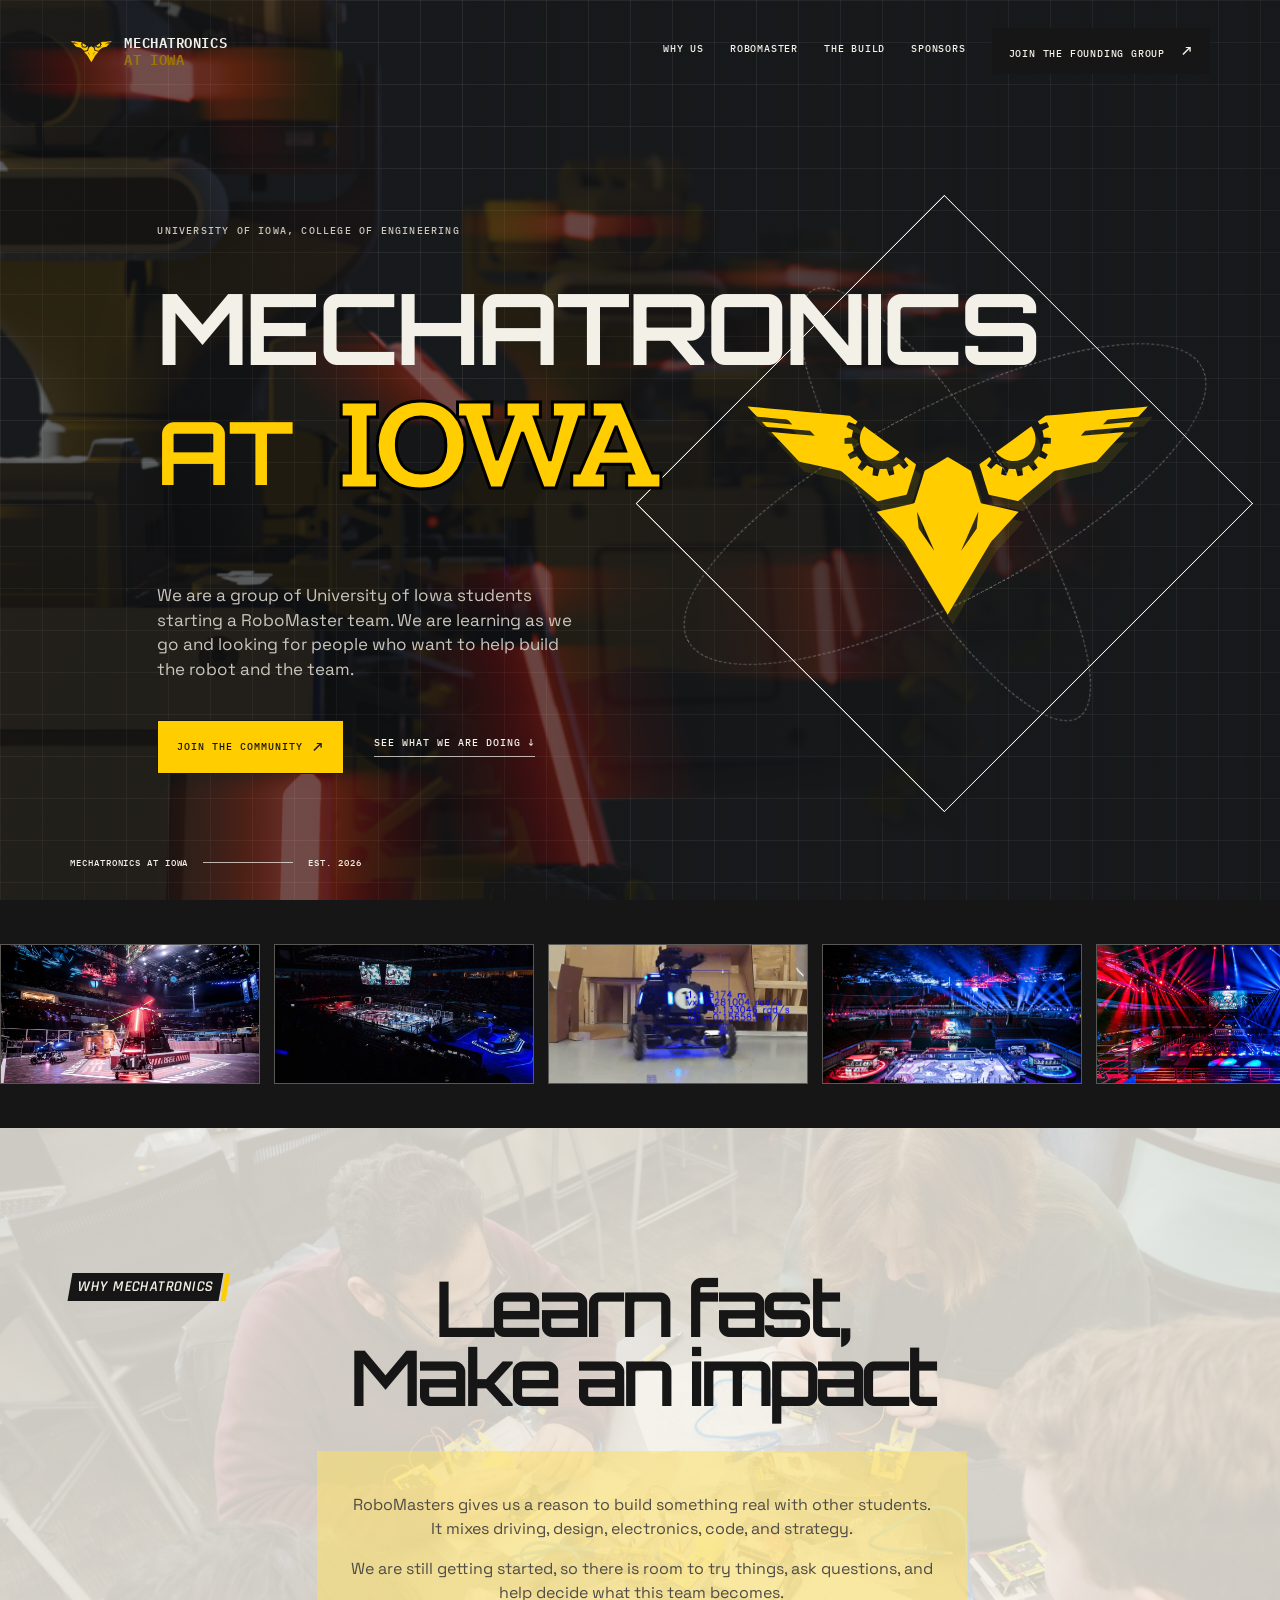
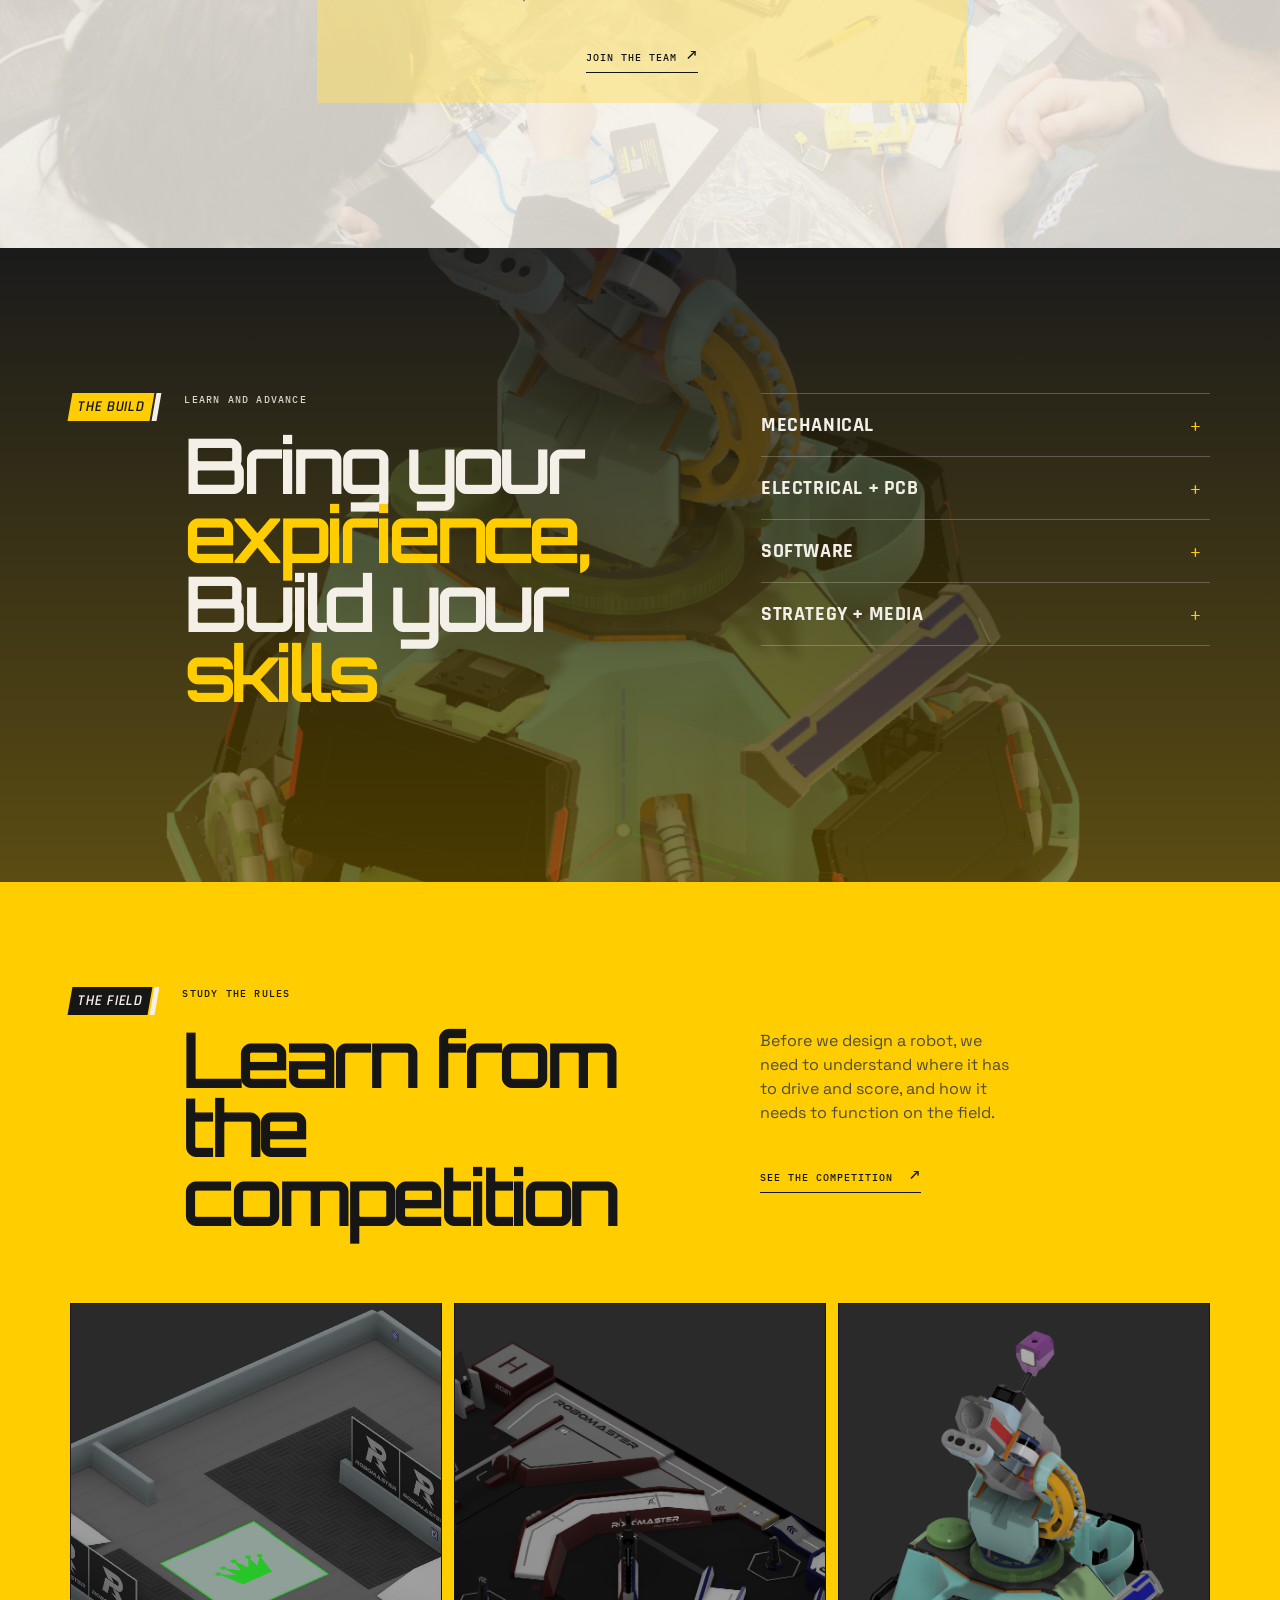
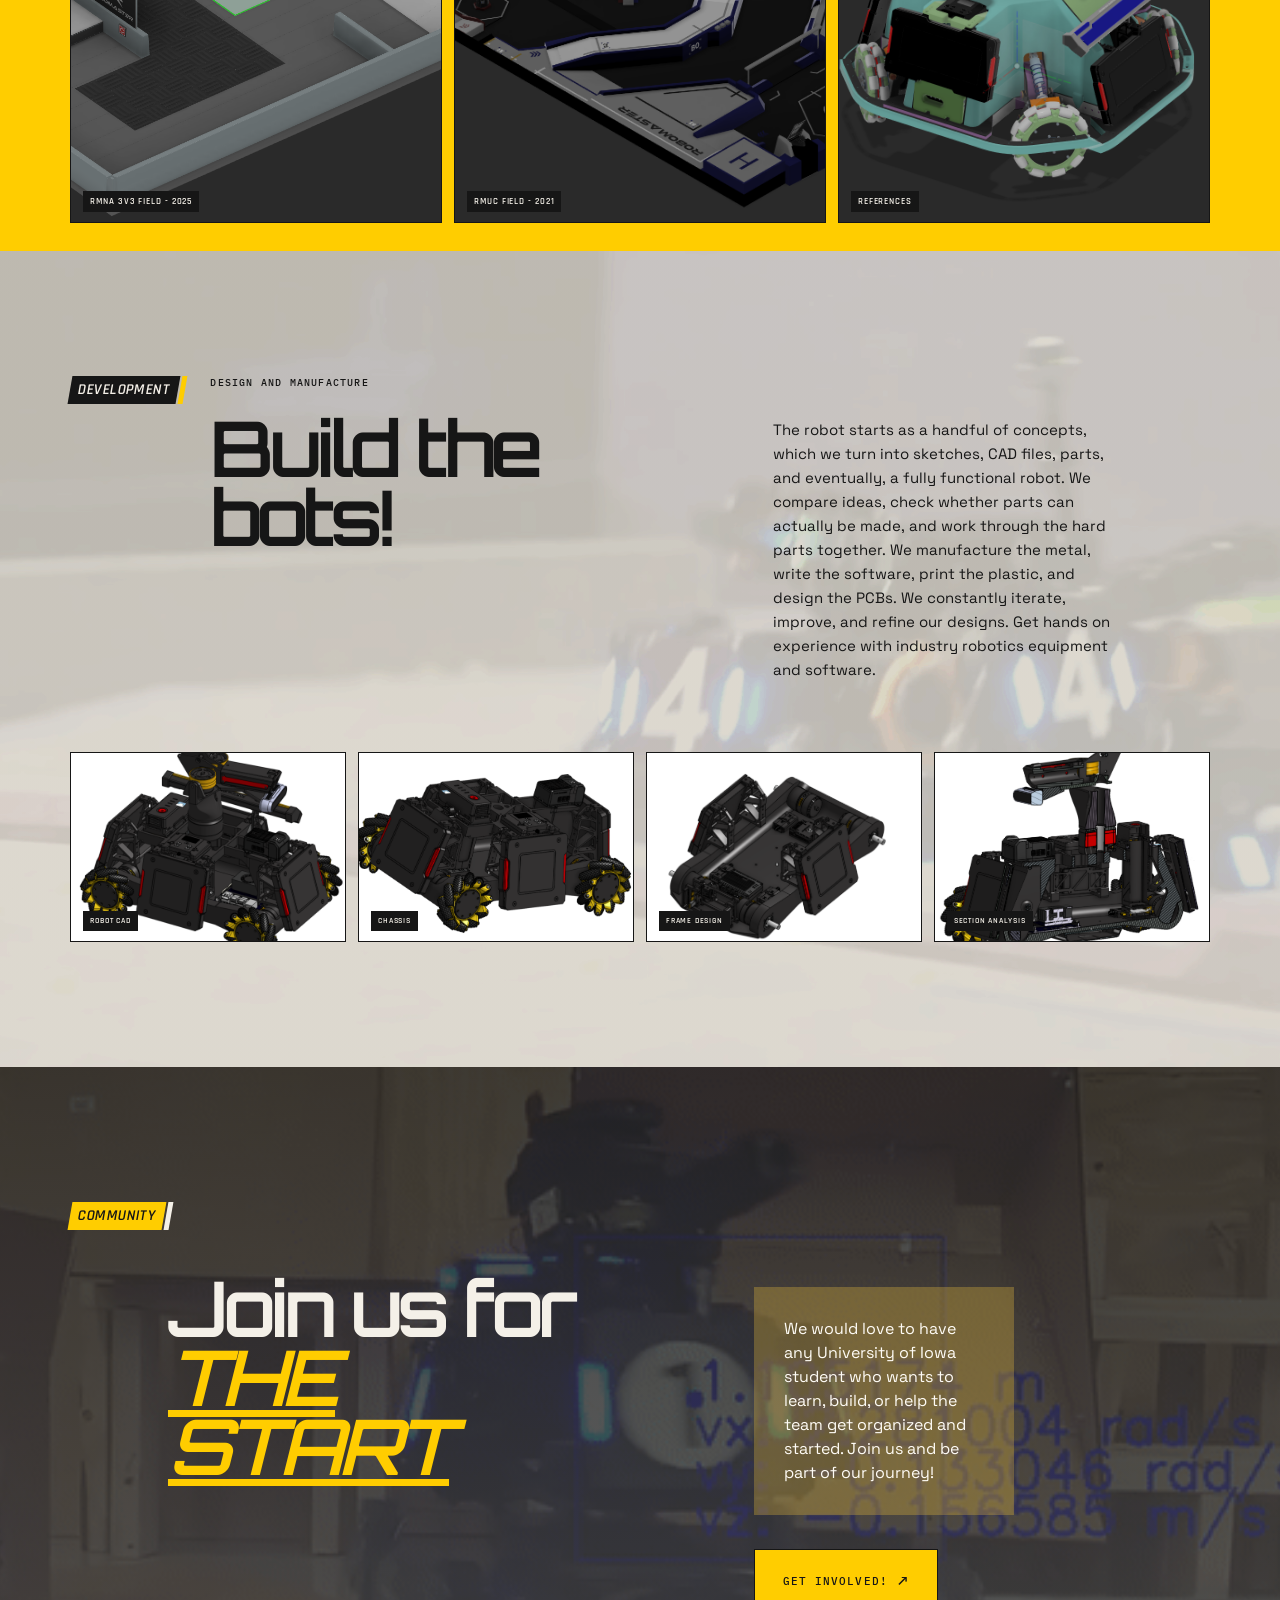
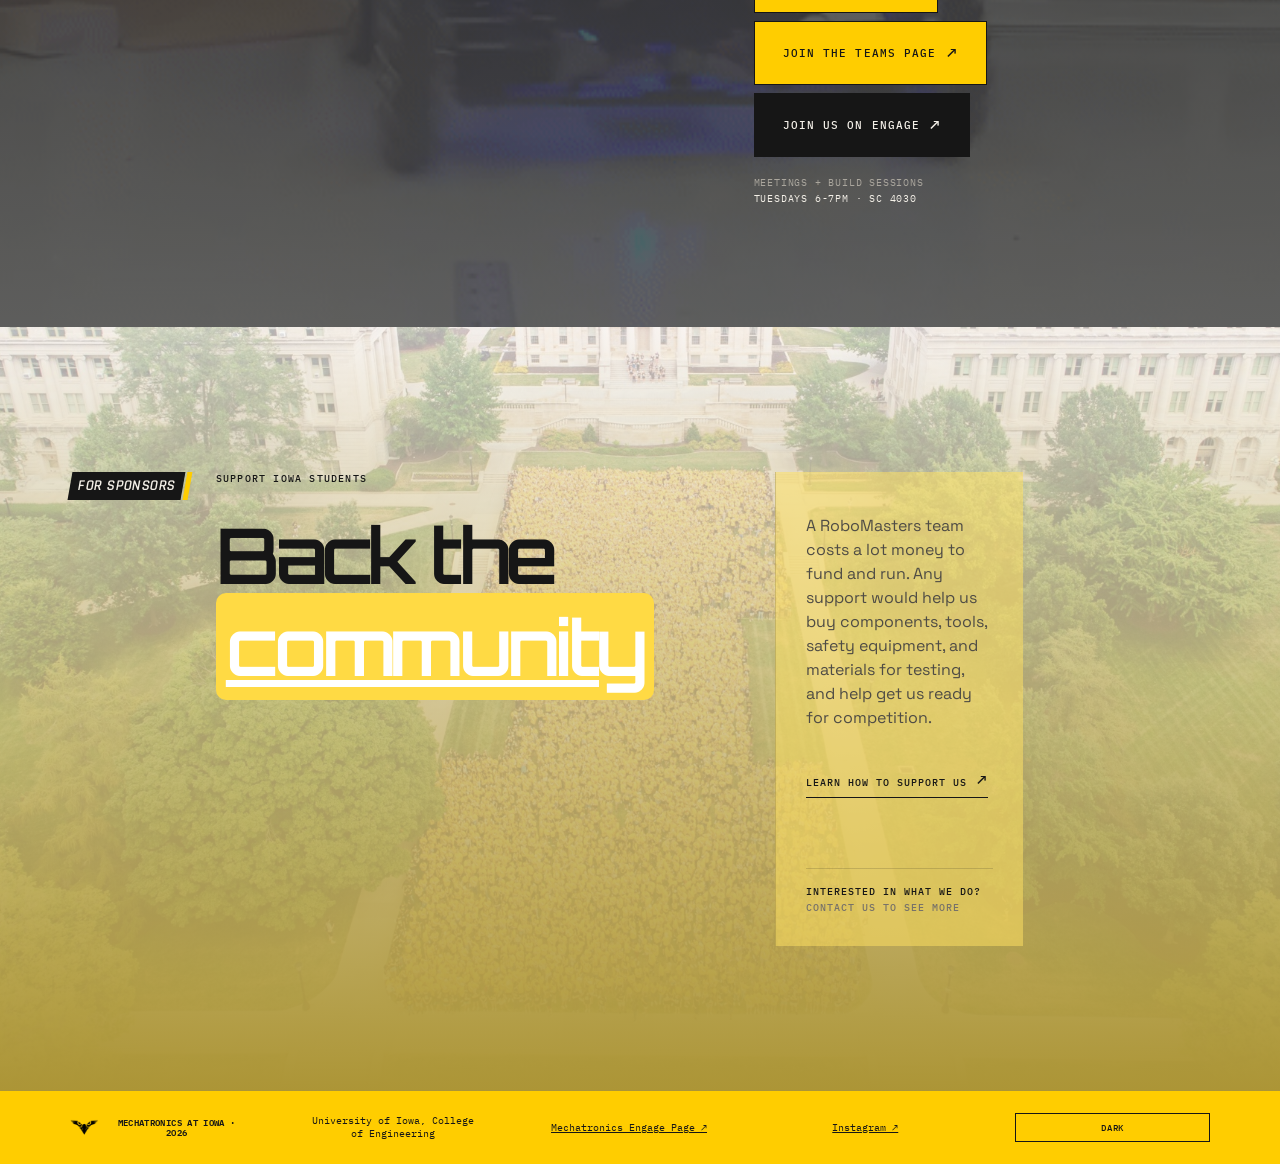
==== commit 5d22b24b: "Sponsors Section" ====
--- a/index.html
+++ b/index.html
@@ -12,7 +12,7 @@
   <link href="https://fonts.googleapis.com/css2?family=IBM+Plex+Mono:wght@400;500;600&family=Orbitron:wght@500;600;700&family=Rajdhani:wght@500;600;700&family=Space+Grotesk:wght@400;500;600;700&family=Zilla+Slab:wght@700&display=swap" rel="stylesheet">
   <link rel="stylesheet" href="styles.css">
 </head>
-<body>
+<body class="home-page">
   <header class="site-header">
     <a class="brand" href="#top" aria-label="Mechatronics at Iowa home">
       <img src="Logos/Mechatronics Logo SVG.svg" alt="Mechatronics at Iowa winged gear logo">
@@ -23,7 +23,13 @@
       <a href="#mission">Why us</a>
       <a href="competition.html">RoboMaster</a>
       <a href="#build">The build</a>
-      <a href="#sponsors">Sponsors</a>
+      <div class="nav-dropdown">
+        <a class="nav-dropdown-toggle" href="sponsors.html">Sponsors</a>
+        <div class="nav-dropdown-menu">
+          <a href="sponsors.html">Our sponsors</a>
+          <a href="support.html#give-now">Support us</a>
+        </div>
+      </div>
       <a class="nav-cta" href="#join">Join the founding group <span>↗</span></a>
     </nav>
   </header>
@@ -232,7 +238,7 @@
       </div>
       <div class="sponsor-body">
         <p>A RoboMasters team costs a lot money to fund and run. Any support would help us buy components, tools, safety equipment, and materials for testing, and help get us ready for competition.</p>
-        <a class="arrow-link" href="mailto:studorg-mechatronics@uiowa.edu">Contact us about a sponsorship<span>↗</span></a>
+        <a class="arrow-link" href="support.html#give-now">Learn how to support us<span>↗</span></a>
         <div class="sponsor-note">INTERESTED IN WHAT WE DO?<br><span>CONTACT US TO SEE MORE</span></div>
       </div>
     </section>
--- a/styles.css
+++ b/styles.css
@@ -749,6 +749,756 @@
   border-color: rgba(243,240,232,.72);
 }
 
+.home-page h1,
+.home-page h2,
+.home-page h3 {
+  font-family: 'Orbitron', sans-serif;
+}
+
+.resource-page.sponsors-page .site-header {
+  color: var(--paper);
+  background: transparent;
+  box-shadow: none;
+}
+
+.resource-page.sponsors-page .site-header.scrolled {
+  color: var(--ink);
+  background: var(--paper);
+  box-shadow: 0 1px 0 var(--line);
+}
+
+.sponsors-hero {
+  min-height: 500px;
+  box-sizing: border-box;
+  display: grid;
+  place-items: center;
+  padding: 150px 6vw 90px;
+  background:
+    linear-gradient(rgba(22,22,22,.48), rgba(22,22,22,.58)),
+    url('Content/Team Photos/Students.jpg') center / cover;
+  color: var(--paper);
+  text-align: center;
+}
+
+.sponsors-hero h1 {
+  margin: 0;
+  font-size: clamp(64px, 10vw, 140px);
+  line-height: .9;
+  letter-spacing: -.08em;
+  text-transform: uppercase;
+}
+
+.sponsors-directory {
+  max-width: 900px;
+  margin: 0 auto;
+  padding: 110px 6vw 140px;
+}
+
+.sponsors-directory h2 {
+  margin: 0 0 40px;
+  font-size: clamp(40px, 5vw, 68px);
+  font-family: 'Orbitron', sans-serif;
+  font-weight: 700;
+  letter-spacing: -.05em;
+  text-align: center;
+  text-transform: uppercase;
+}
+
+.sponsor-tier-sections {
+  display: grid;
+  gap: 32px;
+}
+
+.sponsor-tier-section {
+  min-height: 230px;
+  padding: 0 0 32px;
+  border-bottom: 1px solid var(--line);
+}
+
+.sponsor-tier-section .section-index {
+  grid-column: auto;
+  width: 260px;
+  margin-bottom: 30px;
+  background: var(--ink);
+  color: var(--paper);
+  --badge-accent: var(--tier-accent);
+  font-family: 'Orbitron', sans-serif;
+  font-size: 15px;
+}
+
+.sponsor-tier-content {
+  min-height: 110px;
+  margin-left: 0;
+  padding: 18px 0;
+  color: #6f6a60;
+  font: 500 11px var(--mono);
+  letter-spacing: .08em;
+  text-transform: uppercase;
+  text-align: center;
+}
+
+.sponsors-support {
+  padding: 45px 6vw 90px;
+  background: var(--ink);
+  color: var(--paper);
+  text-align: center;
+}
+
+.sponsors-support p {
+  margin: 0;
+  font-size: 18px;
+}
+
+.sponsors-support a {
+  color: var(--yellow);
+  text-decoration: underline;
+}
+
+.support-hero {
+  min-height: 500px;
+  box-sizing: border-box;
+  display: grid;
+  place-items: center;
+  padding: 150px 6vw 90px;
+  background:
+    linear-gradient(to right, rgba(22,22,22,.72), rgba(22,22,22,.28)),
+    url('Content/Team Photos/Kickoff(2alt).jpg') center / cover;
+  color: var(--paper);
+  text-align: center;
+}
+
+.support-hero h1 {
+  margin: 0;
+  font-family: 'Orbitron', sans-serif;
+  font-size: clamp(64px, 10vw, 140px);
+  line-height: .9;
+  letter-spacing: -.08em;
+  text-transform: uppercase;
+}
+
+.support-why {
+  align-items: center;
+  padding-top: 110px;
+  padding-bottom: 110px;
+}
+
+.support-why-copy {
+  grid-column: 2 / 7;
+}
+
+.support-why-copy h2 {
+  margin: 20px 0 28px;
+  font-size: clamp(48px, 6vw, 86px);
+  font-family: 'Orbitron', sans-serif;
+  font-weight: 700;
+  line-height: .9;
+}
+
+.support-why-copy h2 em {
+  color: #806600;
+  font-style: normal;
+}
+
+.support-why-copy > p:not(.eyebrow) {
+  max-width: 500px;
+  color: #4f4c45;
+  font-size: 17px;
+  line-height: 1.55;
+}
+
+.support-why-copy .button {
+  margin-top: 16px;
+}
+
+.support-why-image {
+  grid-column: 8 / 12;
+  width: 100%;
+  height: 430px;
+  object-fit: cover;
+  clip-path: polygon(0 0, 100% 0, 100% 84%, 84% 100%, 0 100%);
+}
+
+.support-tiers {
+  padding: 90px 12vw 120px;
+  background: var(--yellow);
+  text-align: center;
+}
+
+.support-tiers h2 {
+  margin: 0 0 18px;
+  font-size: clamp(40px, 5vw, 68px);
+  font-family: 'Orbitron', sans-serif;
+  letter-spacing: .04em;
+  text-align: center;
+}
+
+.support-tiers ul {
+  display: grid;
+  grid-template-columns: repeat(2, minmax(0, 1fr));
+  gap: 0 50px;
+  max-width: 760px;
+  margin: 35px auto 0;
+  padding: 0;
+  list-style: none;
+}
+
+.support-tiers li {
+  padding: 18px 0;
+  border-top: 1px solid var(--line);
+  font-size: 17px;
+}
+
+.support-tiers li:nth-last-child(-n + 2) {
+  border-bottom: 1px solid var(--line);
+}
+
+.support-packet {
+  display: grid;
+  grid-template-columns: 1fr 1fr;
+  gap: 35px;
+  align-items: center;
+  max-width: 820px;
+  margin: 60px auto 0;
+  text-align: left;
+}
+
+.support-packet-section {
+  padding: 90px 6vw 110px;
+  background: var(--paper);
+  color: var(--ink);
+  text-align: center;
+}
+
+.support-packet-copy h3 {
+  margin: 0 0 12px;
+  font: 700 22px/1.15 'Orbitron', sans-serif;
+}
+
+.support-packet-copy {
+  text-align: right;
+}
+
+.support-packet-copy p {
+  margin: 0;
+  color: #4f4c45;
+  font-size: 15px;
+  line-height: 1.5;
+  text-align: right;
+}
+
+.support-packet-viewer {
+  display: grid;
+  gap: 12px;
+  margin-left: -20px;
+}
+
+.support-packet-viewer iframe {
+  display: block;
+  width: 100%;
+  height: 360px;
+  border: 1px solid var(--line);
+  background: #fff;
+}
+
+.support-packet-download {
+  justify-self: start;
+  color: var(--ink);
+  font: 10px var(--mono);
+  letter-spacing: .08em;
+  text-transform: uppercase;
+  text-decoration: underline;
+}
+
+.give-now {
+  padding: 90px 6vw 110px;
+  background: var(--ink);
+  color: var(--yellow);
+  text-align: center;
+}
+
+.give-now h2 {
+  margin: 0 0 34px;
+  font-family: 'Orbitron', sans-serif;
+  color: var(--yellow);
+}
+
+.give-now-copy {
+  max-width: 560px;
+  margin: 0 auto;
+  color: var(--paper);
+  font-size: 17px;
+  line-height: 1.5;
+}
+
+.give-now-button {
+  display: inline-flex;
+  align-items: center;
+  gap: 12px;
+  margin-top: 30px;
+  padding: 16px 22px;
+  border: 1px solid var(--yellow);
+  color: var(--yellow);
+  font: 600 12px var(--mono);
+  letter-spacing: .08em;
+  text-transform: uppercase;
+  text-decoration: none;
+  transition: background-color .2s ease, color .2s ease;
+}
+
+.give-now-button:hover,
+.give-now-button:focus-visible {
+  background: var(--yellow);
+  color: var(--ink);
+}
+
+.give-now-instructions {
+  max-width: 700px;
+  margin: 42px auto 0;
+  padding-left: 28px;
+  color: var(--paper);
+  font-size: 15px;
+  line-height: 1.6;
+  text-align: left;
+}
+
+.give-now-instructions li {
+  margin-top: 16px;
+  padding-left: 8px;
+}
+
+.give-now-instructions li:first-child {
+  margin-top: 0;
+}
+
+.give-now-instructions strong {
+  font-weight: 700;
+  text-decoration: underline;
+}
+
+.support-sponsors-link {
+  display: inline-block;
+  margin-top: 52px;
+  color: var(--ink);
+  font: 600 15px var(--mono);
+  letter-spacing: .08em;
+  text-transform: uppercase;
+  text-decoration: underline;
+}
+
+body.dark-mode .support-hero {
+  background:
+    linear-gradient(to right, rgba(8,9,10,.78), rgba(22,22,20,.42)),
+    url('Content/Team Photos/Kickoff(2alt).jpg') center / cover;
+}
+
+body.dark-mode .support-why {
+  background: #17191b;
+  color: #f3f0e8;
+}
+
+body.dark-mode .support-why-copy h2 em {
+  color: #ffd447;
+}
+
+body.dark-mode .support-why-copy > p:not(.eyebrow) {
+  color: #d6d1c7;
+}
+
+body.dark-mode .support-tiers {
+  background: #4a421f;
+  color: #f3f0e8;
+}
+
+body.dark-mode .support-packet-section {
+  background: #17191b;
+  color: #f3f0e8;
+}
+
+body.dark-mode .support-tiers li {
+  border-color: rgba(243,240,232,.24);
+}
+
+body.dark-mode .support-sponsors-link {
+  color: #f3f0e8;
+}
+
+body.dark-mode .support-packet-copy p {
+  color: #d6d1c7;
+}
+
+body.dark-mode .support-packet-viewer iframe {
+  border-color: rgba(243,240,232,.24);
+}
+
+body.dark-mode .support-packet-download {
+  color: #f3f0e8;
+}
+
+@media (max-width: 700px) {
+  .support-hero {
+    min-height: 430px;
+    padding-top: 130px;
+  }
+
+  .support-why {
+    padding-top: 80px;
+    padding-bottom: 80px;
+  }
+
+  .support-why-copy,
+  .support-why-image {
+    grid-column: 1 / 5;
+  }
+
+  .support-why-image {
+    height: 280px;
+    margin-top: 50px;
+  }
+
+  .support-tiers {
+    padding: 75px 6vw 95px;
+  }
+
+  .support-packet-section {
+    padding: 75px 6vw 95px;
+  }
+
+  .support-tiers ul {
+    grid-template-columns: 1fr;
+  }
+
+  .support-tiers li:nth-last-child(-n + 2) {
+    border-bottom: 0;
+  }
+
+  .support-tiers li:last-child {
+    border-bottom: 1px solid var(--line);
+  }
+
+  .support-packet {
+    grid-template-columns: 1fr;
+    gap: 28px;
+    margin-top: 50px;
+  }
+
+  .support-packet-viewer {
+    margin-left: 0;
+  }
+
+  .support-packet-viewer iframe {
+    height: 420px;
+  }
+
+  .give-now {
+    padding: 70px 6vw 80px;
+  }
+
+  .support-sponsors-link {
+    margin-top: 34px;
+  }
+}
+
+.sponsor-logo {
+  display: inline-block;
+}
+
+.sponsor-logo img {
+  display: block;
+  width: min(640px, 90vw);
+  height: auto;
+}
+
+.sponsor-tier-bronze {
+  --tier-accent: #c68a42;
+}
+
+.sponsor-tier-silver {
+  --tier-accent: #aeb4b8;
+}
+
+.sponsor-tier-black {
+  --tier-accent: #161616;
+}
+
+.sponsor-tier-gold {
+  --tier-accent: #d5aa00;
+}
+
+body.dark-mode .sponsors-page .site-header {
+  color: var(--paper);
+}
+
+body.dark-mode .sponsors-page .site-header.scrolled {
+  color: var(--ink);
+  background: #17191b;
+}
+
+body.dark-mode .sponsors-directory {
+  background: #17191b;
+  color: var(--paper);
+}
+
+body.dark-mode .sponsors-directory .sponsor-list li {
+  border-color: rgba(243,240,232,.24);
+}
+
+@media (max-width: 700px) {
+  .sponsors-hero {
+    min-height: 430px;
+    padding-top: 130px;
+  }
+
+  .sponsors-directory {
+    padding-top: 80px;
+    padding-bottom: 100px;
+  }
+
+  .sponsor-tier-section {
+    min-height: 190px;
+  }
+
+  .sponsor-tier-section .section-index {
+    width: 220px;
+  }
+
+  .sponsor-tier-content {
+    min-height: 85px;
+    margin-left: 20px;
+    margin-left: 0;
+  }
+}
+
+.resource-page {
+  background: var(--paper);
+}
+
+.resource-page .site-header {
+  color: var(--ink);
+  background: var(--paper);
+  box-shadow: 0 1px 0 var(--line);
+}
+
+.resource-page .site-nav .active {
+  border-bottom: 1px solid var(--ink);
+  padding-bottom: 4px;
+}
+
+.resource-hero {
+  min-height: 560px;
+  box-sizing: border-box;
+  align-items: end;
+  padding-top: 170px;
+  padding-bottom: 90px;
+  background:
+    linear-gradient(135deg, rgba(255,224,98,.86), rgba(216,211,200,.9)),
+    url('Content/Misc Photos/BlockI.jpg') center / cover;
+}
+
+.resource-hero-copy {
+  grid-column: 1 / 8;
+}
+
+.resource-hero-copy h1 {
+  max-width: 700px;
+  margin: 20px 0 28px;
+  font-size: clamp(58px, 8vw, 118px);
+  line-height: .86;
+  letter-spacing: -.08em;
+}
+
+.resource-hero-copy h1 em,
+.resource-content-copy h2 em {
+  color: #806600;
+  font-style: normal;
+}
+
+.resource-hero-copy > p:last-child {
+  max-width: 500px;
+  font-size: 19px;
+  line-height: 1.45;
+}
+
+.resource-hero-label {
+  grid-column: 9 / 12;
+  align-self: end;
+  border-top: 1px solid var(--ink);
+  padding-top: 14px;
+  font: 500 10px/1.6 var(--mono);
+  letter-spacing: .12em;
+}
+
+.resource-hero-label span {
+  color: #6f6a60;
+}
+
+.resource-content {
+  min-height: 520px;
+  box-sizing: border-box;
+  align-items: start;
+  padding-top: 125px;
+  padding-bottom: 125px;
+}
+
+.resource-content-copy {
+  grid-column: 4 / 8;
+}
+
+.resource-content-copy h2 {
+  margin: 20px 0 28px;
+  font-size: clamp(44px, 5vw, 76px);
+}
+
+.resource-content-copy > p:not(.eyebrow) {
+  color: #4f4c45;
+  font-size: 16px;
+  line-height: 1.55;
+}
+
+.resource-content-copy .button {
+  margin-top: 16px;
+}
+
+.sponsor-list,
+.support-details {
+  grid-column: 9 / 12;
+  border-left: 1px solid var(--line);
+  padding-left: 30px;
+}
+
+.sponsor-list-item {
+  padding: 22px 0;
+  border-top: 1px solid var(--line);
+  font: 500 12px/1.5 var(--mono);
+  letter-spacing: .06em;
+  text-transform: uppercase;
+}
+
+.sponsor-list-item:last-child {
+  border-bottom: 1px solid var(--line);
+}
+
+.sponsor-list-item a {
+  display: inline-block;
+  margin-top: 10px;
+  color: #806600;
+}
+
+.support-details > div {
+  padding: 0 0 26px;
+  margin-bottom: 26px;
+  border-bottom: 1px solid var(--line);
+}
+
+.support-details strong {
+  font: 600 11px var(--mono);
+  letter-spacing: .1em;
+}
+
+.support-details p {
+  margin-bottom: 0;
+  color: #4f4c45;
+  font-size: 16px;
+  line-height: 1.5;
+}
+
+.support-details .arrow-link {
+  margin-top: 0;
+}
+
+body.dark-mode .resource-page .site-header {
+  background: #17191b;
+  color: #f3f0e8;
+}
+
+body.dark-mode .resource-page .site-nav .active {
+  border-color: #f3f0e8;
+}
+
+body.dark-mode .resource-hero {
+  background:
+    linear-gradient(135deg, rgba(62,57,38,.92), rgba(29,32,34,.94)),
+    url('Content/Team Photos/Students.jpg') center / cover;
+  color: #f3f0e8;
+}
+
+body.dark-mode .resource-hero-copy h1 em,
+body.dark-mode .resource-content-copy h2 em,
+body.dark-mode .sponsor-list-item a {
+  color: #ffd447;
+}
+
+body.dark-mode .resource-hero-label span,
+body.dark-mode .resource-content-copy > p:not(.eyebrow),
+body.dark-mode .support-details p {
+  color: #d6d1c7;
+}
+
+body.dark-mode .resource-content {
+  background: #17191b;
+  color: #f3f0e8;
+}
+
+body.dark-mode .resource-content-copy > p:not(.eyebrow),
+body.dark-mode .support-details p {
+  color: #d6d1c7;
+}
+
+body.dark-mode .sponsor-list,
+body.dark-mode .support-details,
+body.dark-mode .sponsor-list-item,
+body.dark-mode .support-details > div {
+  border-color: rgba(243,240,232,.24);
+}
+
+body.dark-mode .sponsor-tier-section {
+  border-color: rgba(243,240,232,.24);
+}
+
+body.dark-mode .sponsor-tier-content {
+  border-color: rgba(243,240,232,.24);
+}
+
+@media (max-width: 700px) {
+  .resource-hero {
+    min-height: 650px;
+    padding-top: 150px;
+    padding-bottom: 70px;
+  }
+
+  .resource-hero-copy,
+  .resource-hero-label,
+  .resource-content-copy,
+  .sponsor-list,
+  .support-details {
+    grid-column: 1 / 5;
+  }
+
+  .resource-hero-copy h1 {
+    font-size: clamp(54px, 16vw, 82px);
+  }
+
+  .resource-hero-label {
+    margin-top: 45px;
+  }
+
+  .resource-content {
+    min-height: 0;
+    padding-top: 90px;
+    padding-bottom: 90px;
+  }
+
+  .resource-content-copy {
+    margin-top: 35px;
+  }
+
+  .sponsor-list,
+  .support-details {
+    margin-top: 55px;
+    padding-left: 0;
+    border-left: 0;
+  }
+}
+
 body.dark-mode .hero-visual .orbit {
   border-color: rgba(205,205,205,.48);
 }
@@ -960,6 +1710,51 @@
 
 .site-nav a:not(.nav-cta):hover {
   border-color: var(--ink);
+}
+
+.nav-dropdown {
+  position: relative;
+}
+
+.nav-dropdown-toggle {
+  display: inline-block;
+  padding: 0 0 4px;
+  color: inherit;
+}
+
+.nav-dropdown-toggle:hover,
+.nav-dropdown-toggle.active {
+  border-bottom: 1px solid var(--ink);
+}
+
+.nav-dropdown-menu {
+  position: absolute;
+  top: 100%;
+  left: 50%;
+  display: none;
+  min-width: 150px;
+  padding: 8px;
+  transform: translateX(-50%);
+  background: var(--ink);
+  color: var(--paper);
+  box-shadow: 0 10px 20px rgba(22,22,22,.16);
+}
+
+.nav-dropdown:hover .nav-dropdown-menu,
+.nav-dropdown:focus-within .nav-dropdown-menu {
+  display: grid;
+  gap: 4px;
+}
+
+.nav-dropdown-menu a {
+  display: block;
+  padding: 10px 12px;
+}
+
+.nav-dropdown-menu a:hover,
+.nav-dropdown-menu a.active {
+  background: var(--yellow);
+  color: var(--ink);
 }
 
 .nav-cta {
@@ -1182,11 +1977,11 @@
   align-items: center;
   gap: 30px;
   margin-top: 38px;
+}
 
 .hero-actions .button-primary {
   color: #161616;
   border-color: #161616;
-}
 }
 
 .button {
@@ -2494,6 +3289,31 @@
     position: relative;
     z-index: 1;
   }
+
+  .nav-dropdown-menu {
+    position: static;
+    display: none;
+    min-width: 0;
+    margin-top: 4px;
+    padding: 0 0 0 14px;
+    transform: none;
+    background: transparent;
+    box-shadow: none;
+  }
+
+  .nav-dropdown.open .nav-dropdown-menu {
+    display: grid;
+  }
+
+  .nav-dropdown-menu a {
+    padding: 9px 0;
+  }
+
+  .nav-dropdown-menu a:hover,
+  .nav-dropdown-menu a.active {
+    background: transparent;
+    color: var(--yellow);
+  }
 }
 
 @media (max-width: 700px) {
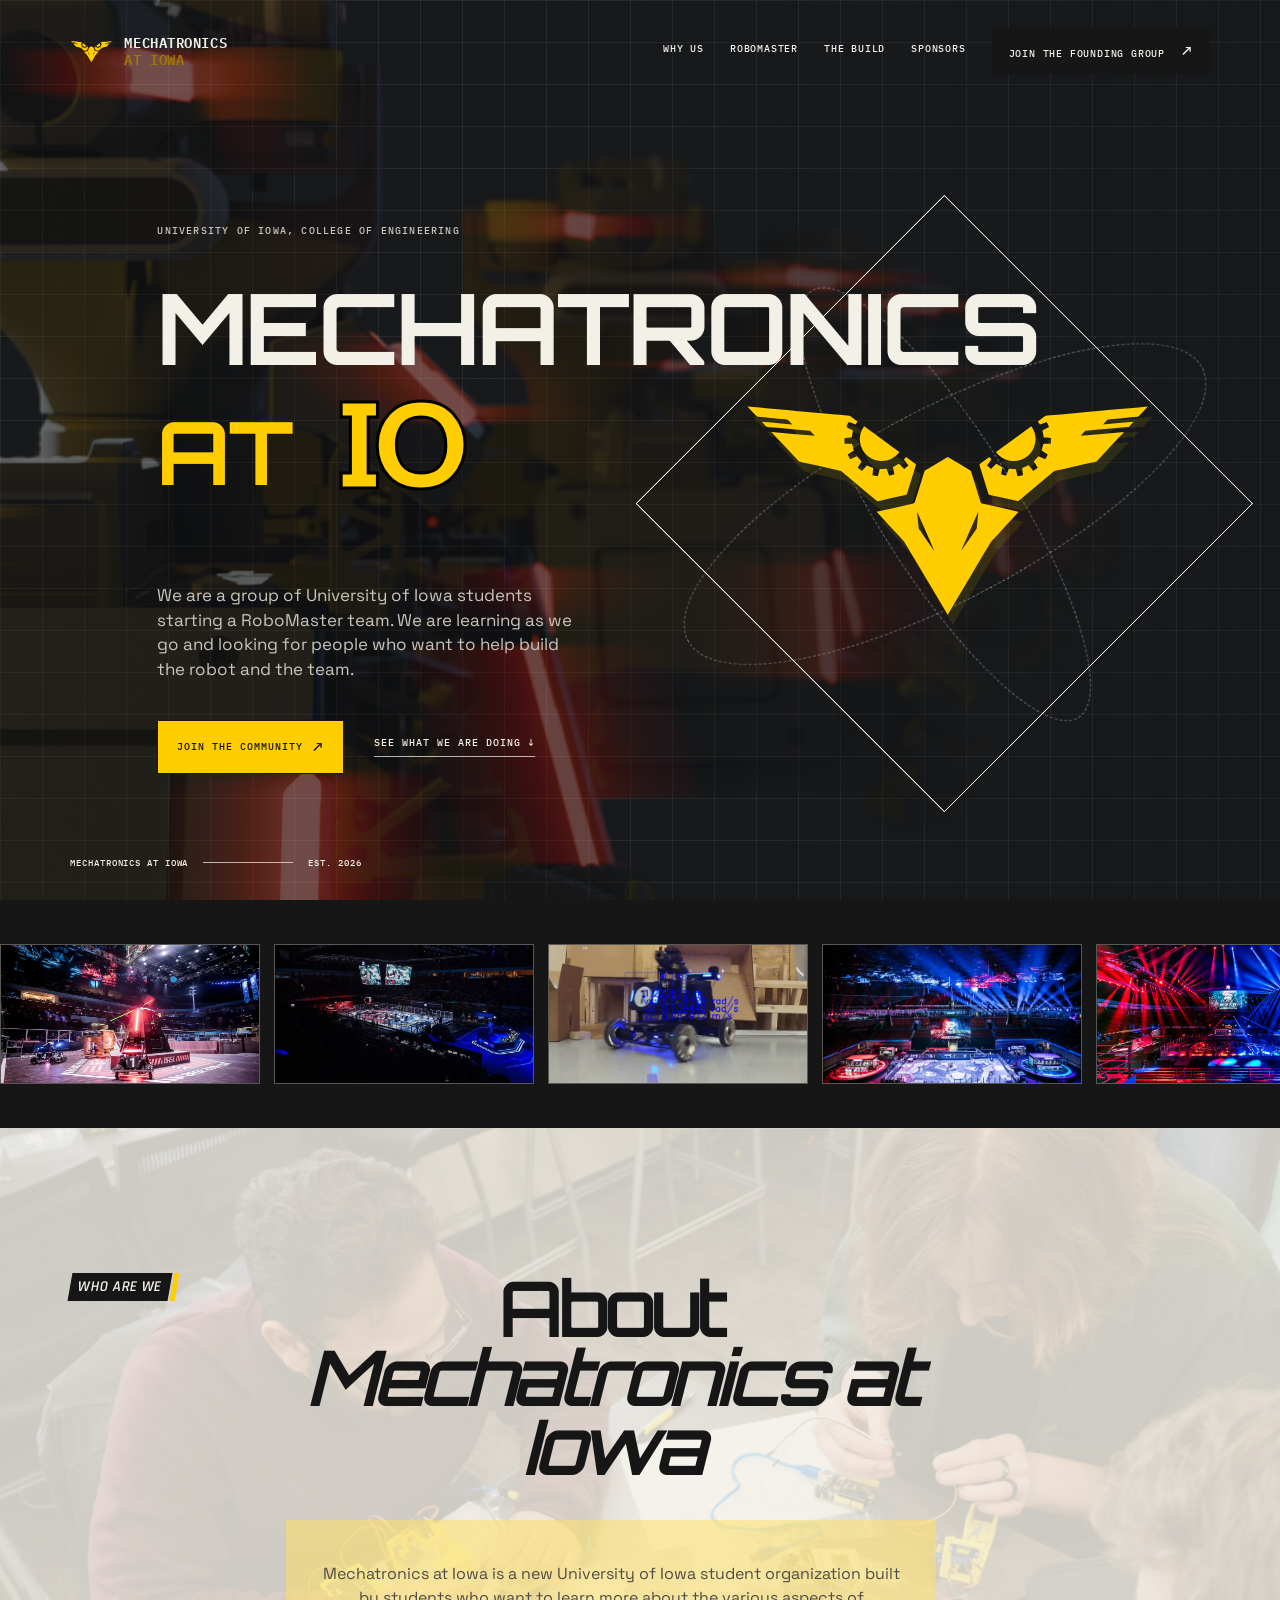
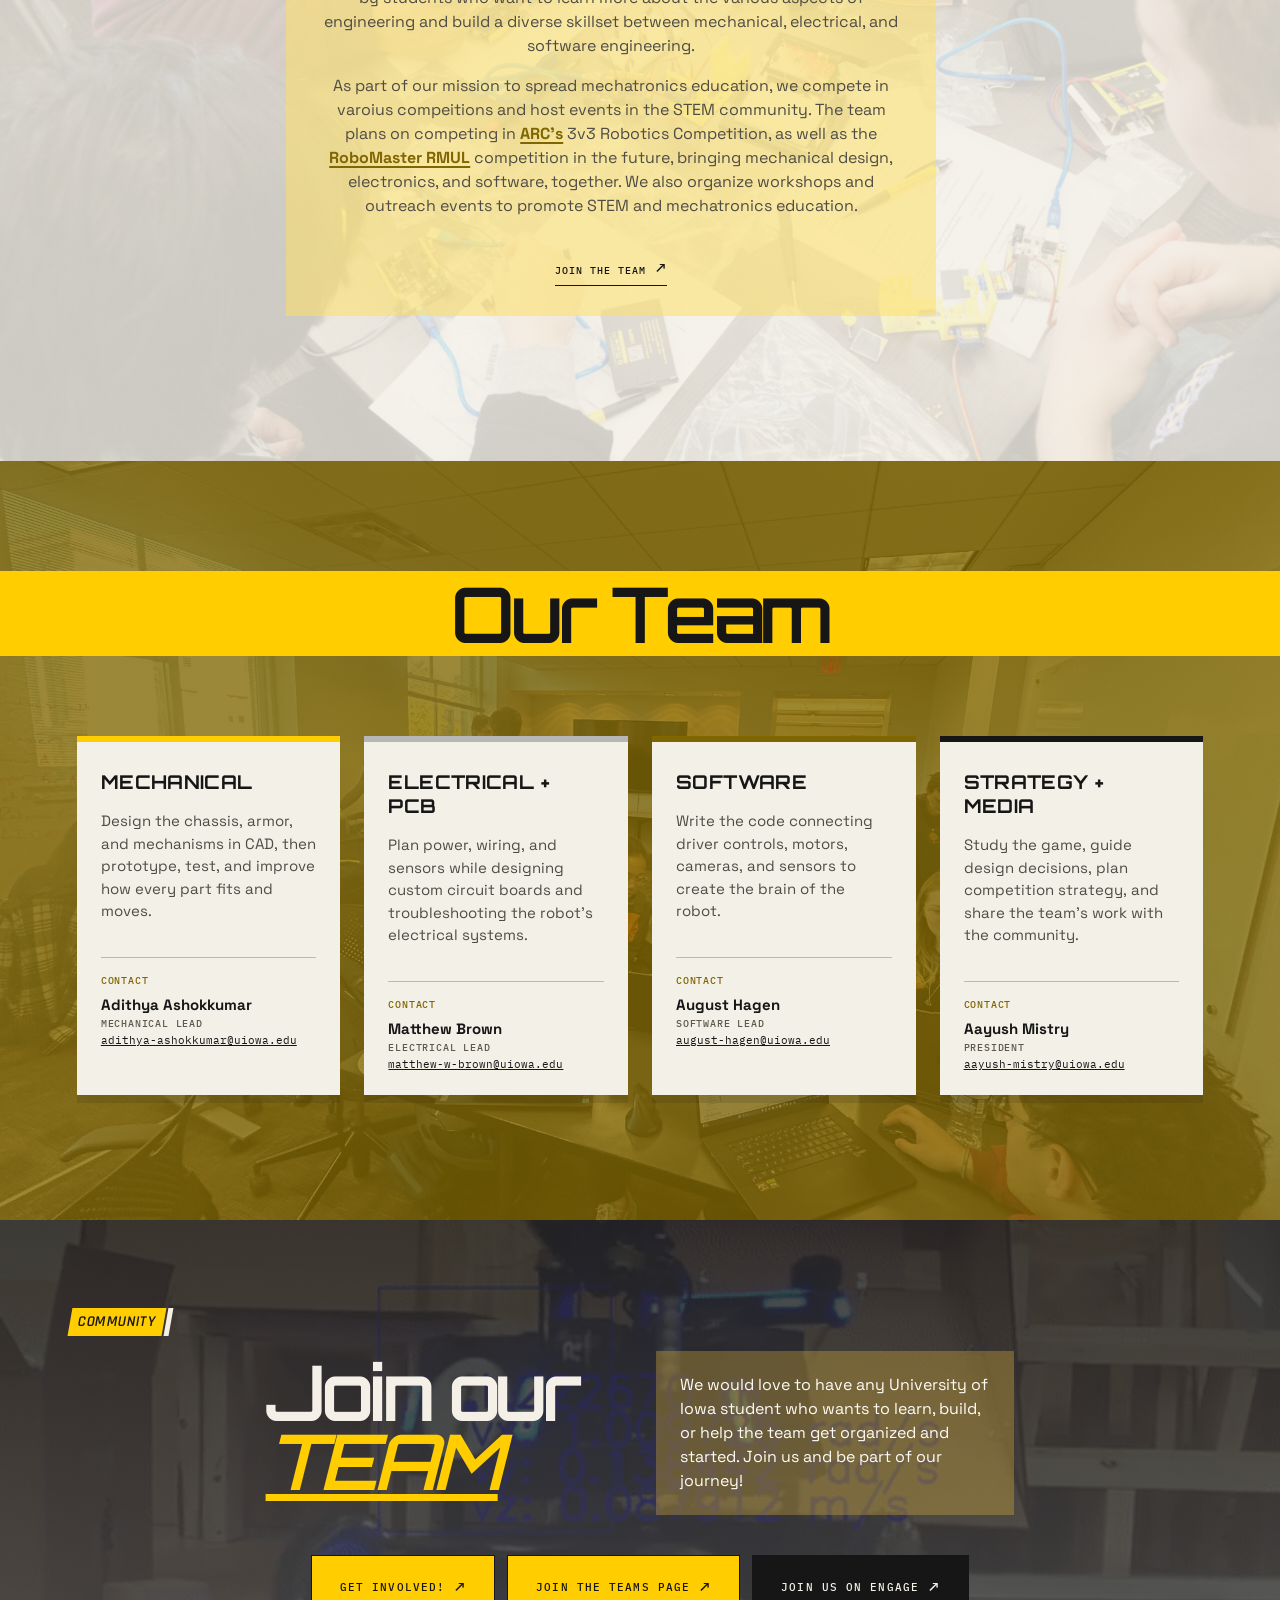
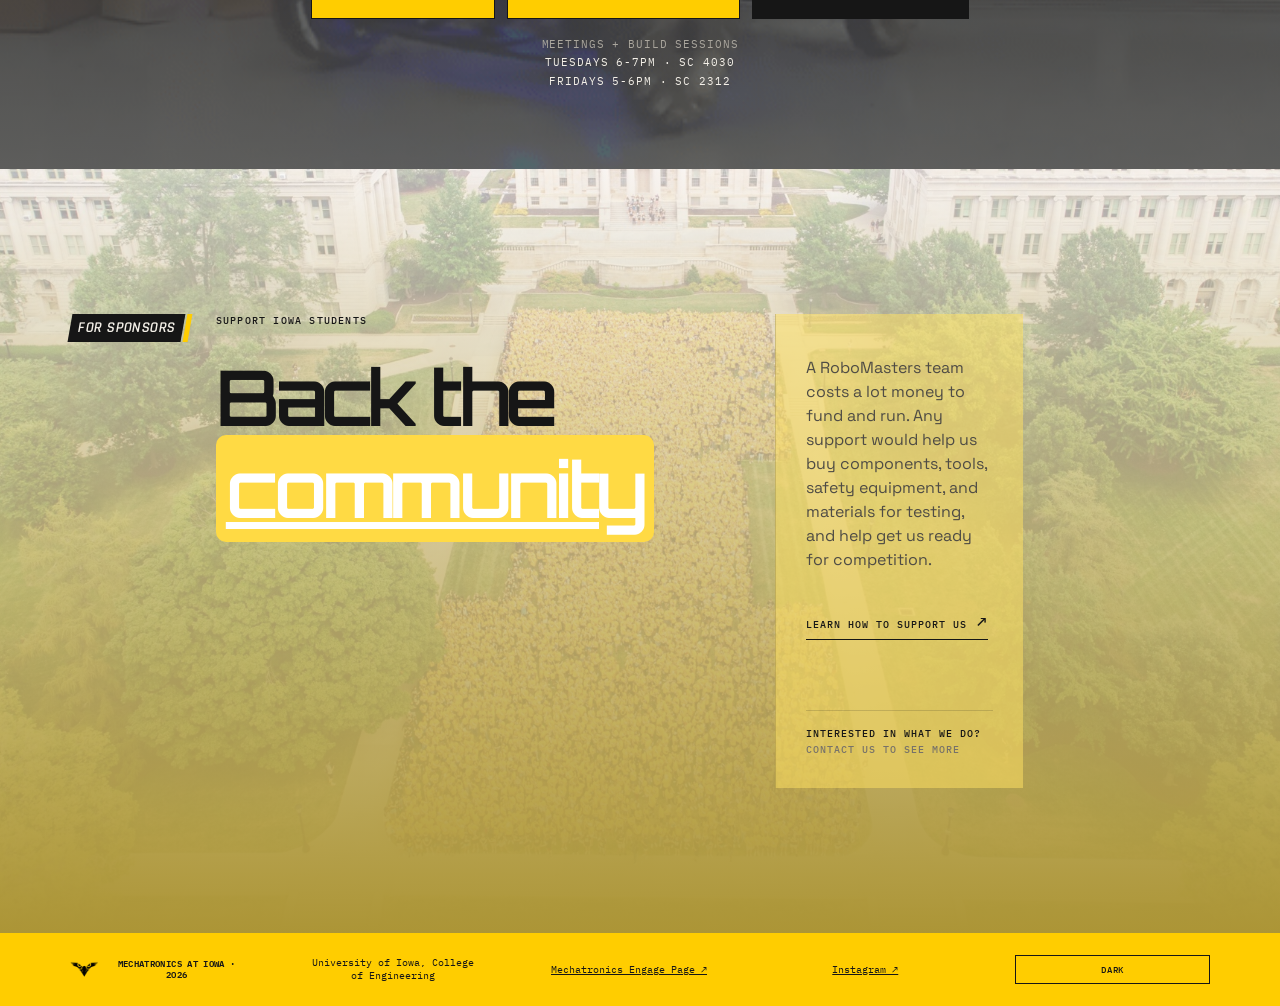
==== commit eb82f416: "Fixed page" ====
--- a/index.html
+++ b/index.html
@@ -99,117 +99,71 @@
     </dialog>
 
     <section class="intro section-grid" id="mission">
-      <div class="section-index">WHY MECHATRONICS</div>
+      <div class="section-index">WHO ARE WE</div>
       <div class="intro-heading">
-        <h2>Learn fast,<br><span>Make an impact</span></h2>
+        <h2>About<br><span><i>Mechatronics at Iowa</i></span></h2>
       </div>
       <div class="intro-body">
-        <p>RoboMasters gives us a reason to build something real with other students. It mixes driving, design, electronics, code, and strategy.</p>
-        <p>We are still getting started, so there is room to try things, ask questions, and help decide what this team becomes.</p>
+        <p>Mechatronics at Iowa is a new University of Iowa student organization built by students who want to learn more about the various aspects of engineering and build a diverse skillset between mechanical, electrical, and software engineering.</p>
+        <p>As part of our mission to spread mechatronics education, we compete in varoius compeitions and host events in the STEM community. The team plans on competing in <a href="https://www.arc-robotics.org/" target="_blank" rel="noreferrer">ARC's</a> 3v3 Robotics Competition, as well as the <a href="https://www.robomaster.com/en-US" target="_blank" rel="noreferrer">RoboMaster RMUL</a> competition in the future, bringing mechanical design, electronics, and software, together. We also organize workshops and outreach events to promote STEM and mechatronics education.</p>
         <a class="arrow-link" href="#join">Join the team<span>↗</span></a>
       </div>
     </section>
 
-    <section class="build section-grid" id="build">
-      <div class="section-index">THE BUILD</div>
-      <div class="build-intro">
-        <p class="eyebrow">LEarn and Advance</p>
-        <h2>Bring your<br><em>expirience,</em><br>Build your <em>skills</em></h2>
-      </div>
-      <div class="discipline-list">
-        <details class="discipline">
-          <summary><h3>Mechanical</h3><b>+</b></summary>
-          <div class="discipline-panel">
-            <img src="Content/CAD Photos/drawing.png" alt="CAD drawing of a competition robot">
-            <p>The mechanical team designs the chassis, armor, and mechanisms in CAD, then figures out how to make the parts fit and move. They prototype, test, and improve designs constantly.</p>
-          </div>
-        </details>
-
-        <details class="discipline">
-          <summary><h3>Electrical + PCB</h3><b>+</b></summary>
-          <div class="discipline-panel">
-            <img src="Content/Other Team_Comp Photos/software electrical.jpg" alt="Mechatronics students working with electronics">
-            <p>The electrical team plans power, wiring, sensors, and designs custom circuit boards. They draw schematics, lay out boards, check clearances, and troubleshoot issues in the robot's wiring.</p>
-          </div>
-        </details>
-
-        <details class="discipline">
-          <summary><h3>Software</h3><b>+</b></summary>
-          <div class="discipline-panel">
-            <img src="Content/Other Team_Comp Photos/VisionDemo.gif" alt="RoboMasters computer vision demo">
-            <p>The software team writes the code that connects the driver controls, motors, cameras, and sensors. They create the brain of the robot, making it respond to inputs and physically function.</p>
-          </div>
-        </details>
-
-        <details class="discipline">
-          <summary><h3>Strategy + Media</h3><b>+</b></summary>
-          <div class="discipline-panel">
-            <img src="Content/Other Team_Comp Photos/Strategy.jpg" alt="RoboMasters team meeting">
-            <p>The strategy team studies the rules and the game. They make the big descisions on the robot's design and plan what to do. The media team shows other people what we are working on and promotes outreach in the community. You do not need to be an expert writer or designer to help.</p>
-          </div>
-        </details>
-      </div>
-    </section>
-
-    <section class="field-collage" id="field">
-      <div class="field-collage-heading section-grid">
-        <div class="section-index">THE FIELD</div>
-        <div class="field-collage-copy">
-          <p class="eyebrow">Study the rules</p>
-          <h2>Learn from <br>the competition</h2>
-        </div>
-        <div class="field-collage-body">
-          <p>Before we design a robot, we need to understand where it has to drive and score, and how it needs to function on the field.</p>
-          <a class="arrow-link" href="competition.html">See the competition <span>↗</span></a>
-        </div>
-      </div>
-      <div class="field-mosaic">
-        <figure class="field-image field-image-main">
-          <img src="Content/Other Team_Comp Photos/3v3 2025.png" alt="Top-down render of the 2025 RoboMaster 3v3 field">
-          <figcaption>RMNA 3V3 FIELD - 2025</figcaption>
-        </figure>
-        <figure class="field-image field-image-secondary">
-          <img src="Content/Other Team_Comp Photos/RMUC Field 2021.png" alt="Isometric render of the 2021 RoboMaster field">
-          <figcaption>RMUC FIELD - 2021</figcaption>
-        </figure>
-        <figure class="field-image field-image-tertiary">
-          <img src="Content/Other Team_Comp Photos/TAMU Hero 2025.png" alt="RoboMaster robot on the competition field">
-          <figcaption>REFERENCES</figcaption>
-        </figure>
-      </div>
-    </section>
-
-    <section class="other-views section-grid">
-      <div class="section-index">DEVELOPMENT</div>
-      <div class="other-views-heading">
-        <p class="eyebrow">Design and Manufacture</p>
-        <h2>Build the<br>bots!</h2>
-      </div>
-      <p class="other-views-lede">The robot starts as a handful of concepts, which we turn into sketches, CAD files, parts, and eventually, a fully functional robot. We compare ideas, check whether parts can actually be made, and work through the hard parts together. We manufacture the metal, write the software, print the plastic, and design the PCBs. We constantly iterate, improve, and refine our designs. Get hands on experience with industry robotics equipment and software.</p>
-      <div class="other-photo-grid">
-        <figure>
-          <img src="Content/CAD Photos/image (3).png" alt="CAD render of a complete competition robot">
-          <figcaption>ROBOT CAD</figcaption>
-        </figure>
-        <figure>
-          <img src="Content/CAD Photos/image (4).png" alt="CAD render of a robot chassis">
-          <figcaption>CHASSIS</figcaption>
-        </figure>
-        <figure>
-          <img src="Content/CAD Photos/image (5).png" alt="CAD render of a robot frame">
-          <figcaption>FRAME DESIGN</figcaption>
-        </figure>
-        <figure>
-          <img src="Content/CAD Photos/Screenshot 2026-08-26 105745.png" alt="CAD render of a robot sectioned in half">
-          <figcaption>SECTION ANALYSIS</figcaption>
-        </figure>
+    <section class="subteams" id="build">
+      <div class="subteams-header">
+        <div>
+          <h2>Our Team</h2>
+        </div>
+      </div>
+      <div class="subteam-grid">
+        <article class="subteam">
+          <h3>Mechanical</h3>
+          <p>Design the chassis, armor, and mechanisms in CAD, then prototype, test, and improve how every part fits and moves.</p>
+          <div class="subteam-contact">
+            <span>Contact</span>
+            <strong>Adithya Ashokkumar</strong>
+            <small>Mechanical Lead</small>
+            <a href="mailto:adithya-ashokkumar@uiowa.edu">adithya-ashokkumar@uiowa.edu</a>
+          </div>
+        </article>
+        <article class="subteam">
+          <h3>Electrical + PCB</h3>
+          <p>Plan power, wiring, and sensors while designing custom circuit boards and troubleshooting the robot's electrical systems.</p>
+          <div class="subteam-contact">
+            <span>Contact</span>
+            <strong>Matthew Brown</strong>
+            <small>Electrical Lead</small>
+            <a href="mailto:matthew-w-brown@uiowa.edu">matthew-w-brown@uiowa.edu</a>
+          </div>
+        </article>
+        <article class="subteam">
+          <h3>Software</h3>
+          <p>Write the code connecting driver controls, motors, cameras, and sensors to create the brain of the robot.</p>
+          <div class="subteam-contact">
+            <span>Contact</span>
+            <strong>August Hagen</strong>
+            <small>Software Lead</small>
+            <a href="mailto:august-hagen@uiowa.edu">august-hagen@uiowa.edu</a>
+          </div>
+        </article>
+        <article class="subteam">
+          <h3>Strategy + Media</h3>
+          <p>Study the game, guide design decisions, plan competition strategy, and share the team's work with the community.</p>
+          <div class="subteam-contact">
+            <span>Contact</span>
+            <strong>Aayush Mistry</strong>
+            <small>President</small>
+            <a href="mailto:aayush-mistry@uiowa.edu">aayush-mistry@uiowa.edu</a>
+          </div>
+        </article>
       </div>
     </section>
 
     <section class="join" id="join">
       <div class="join-inner section-grid">
         <p class="section-index">COMMUNITY</p>
-        <h2>Join us for<br><em><i><u>THE START</u></i></em></h2>
+        <h2>Join our<br><em><i><u>TEAM</u></i></em></h2>
         <p class="join-copy">We would love to have any University of Iowa student who wants to learn, build, or help the team get organized and started. Join us and be part of our journey!</p>
 
         <div class="join-actions">
@@ -226,7 +180,7 @@
           </a>
         </div>
 
-        <p class="join-detail">MEETINGS + BUILD SESSIONS<br><strong>TUESDAYS 6-7PM · SC 4030</strong></p>
+        <p class="join-detail">MEETINGS + BUILD SESSIONS<br><strong>TUESDAYS 6-7PM · SC 4030</strong><br><strong>FRIDAYS 5-6PM · SC 2312</strong></p>
       </div>
     </section>
 
--- a/styles.css
+++ b/styles.css
@@ -537,13 +537,23 @@
   }
 
   body .join h2 {
-    grid-column: 2 / 7;
+    grid-column: 3 / 7;
   }
 
   body .join .button {
     grid-column: 8 / 12;
     padding: 21px 28px;
     font-size: 11px;
+  }
+
+  body .join-copy {
+    grid-column: 7 / 11;
+    margin-top: 0;
+  }
+
+  body .join-detail {
+    grid-column: 1 / 13;
+    justify-self: center;
   }
 }
 
@@ -723,6 +733,15 @@
 body.dark-mode .intro-body p,
 body.dark-mode .intro-body .arrow-link {
   color: #d6d1c7;
+}
+
+body.dark-mode .intro-body p a {
+  color: var(--yellow);
+}
+
+body.dark-mode .intro-body p a:hover,
+body.dark-mode .intro-body p a:focus-visible {
+  color: var(--paper);
 }
 
 body.dark-mode .intro-body {
@@ -782,6 +801,7 @@
 
 .sponsors-hero h1 {
   margin: 0;
+  font-family: 'Orbitron', sans-serif;
   font-size: clamp(64px, 10vw, 140px);
   line-height: .9;
   letter-spacing: -.08em;
@@ -2300,6 +2320,19 @@
   color: #4f4c45;
 }
 
+.intro-body p a {
+  color: #806600;
+  font-weight: 700;
+  text-decoration: underline;
+  text-decoration-thickness: 2px;
+  text-underline-offset: 3px;
+}
+
+.intro-body p a:hover,
+.intro-body p a:focus-visible {
+  color: var(--ink);
+}
+
 .arrow-link {
   display: inline-block;
   margin-top: 24px;
@@ -2785,11 +2818,12 @@
 .join {
   background: var(--ink);
   color: var(--paper);
-  padding: 135px 0 120px;
+  padding: 88px 0 78px;
 }
 
 .join-inner {
   position: relative;
+  align-items: center;
 }
 
 .join .eyebrow {
@@ -2799,7 +2833,7 @@
 
 .join h2 {
   grid-column: 4 / 9;
-  margin-top: 28px;
+  margin-top: 0;
   color: var(--paper);
 }
 
@@ -2809,8 +2843,8 @@
 
 .join-copy {
   grid-column: 9 / 12;
-  margin-top: 42px;
-  padding: 30px;
+  margin-top: 20px;
+  padding: 22px 24px;
   background-color: #eec13c4d;
   color: #fffcf6;
   font-size: 16px;
@@ -2824,12 +2858,13 @@
 }
 
 .join-detail {
-  grid-column: 9 / 12;
-  align-self: end;
-  margin: 18px 0 0;
+  grid-column: 6 / 11;
+  justify-self: center;
+  margin: 16px 0 0;
   color: #aaa69d;
-  font: 10px/1.6 var(--mono);
+  font: 11px/1.7 var(--mono);
   letter-spacing: .08em;
+  text-align: center;
 }
 
 .join-detail strong {
@@ -2875,13 +2910,15 @@
 }
 
 .join-actions {
-  grid-column: 8 / 12;
-  justify-self: start;
+  grid-column: 2 / 12;
+  justify-self: center;
   display: flex;
-  flex-direction: column;
-  align-items: flex-start;
-  gap: 8px;
-  margin-top: 18px;
+  flex-direction: row;
+  align-items: center;
+  justify-content: center;
+  gap: 12px;
+  width: 100%;
+  margin-top: 24px;
 }
 
 .join-actions .button {
@@ -2892,6 +2929,8 @@
 @media (max-width: 700px) {
   .join-actions {
     grid-column: 1 / 5;
+    flex-direction: column;
+    align-items: flex-start;
     margin-top: 10px;
   }
 }
@@ -3414,4 +3453,199 @@
 body.dark-mode .site-header.scrolled {
   background: #17191b;
   box-shadow: 0 1px 0 rgba(243,240,232,.2);
+}
+
+.subteams {
+  padding: 110px 6vw 125px;
+  background:
+    linear-gradient(rgba(128,102,0,.78), rgba(128,102,0,.78)),
+    url('Content/Team Photos/Kickoff(2alt).jpg') center / cover;
+  color: var(--ink);
+}
+
+.subteams-header {
+  display: block;
+  max-width: 1200px;
+  margin: 0 auto;
+}
+
+.subteams-header .section-index {
+  margin-bottom: 48px;
+}
+
+.subteams-header > div:last-child {
+  text-align: center;
+}
+
+.subteams h2 {
+  position: relative;
+  z-index: 0;
+  display: inline-block;
+  margin: 0;
+  padding: 8px 18px;
+}
+
+.subteams h2::before {
+  content: '';
+  position: absolute;
+  z-index: -1;
+  top: 0;
+  bottom: 0;
+  left: 50%;
+  width: 100vw;
+  background: var(--yellow);
+  transform: translateX(-50%);
+}
+
+.subteams h2 em {
+  color: #806600;
+  font-style: normal;
+}
+
+.subteam-grid {
+  display: grid;
+  grid-template-columns: repeat(4, 1fr);
+  gap: 0 24px;
+  max-width: 1200px;
+  margin: 80px auto 0;
+}
+
+.subteam {
+  min-height: 330px;
+  box-sizing: border-box;
+  padding: 28px 24px 24px;
+  border-top: 6px solid var(--yellow);
+  background: #f3f0e8;
+  box-shadow: 0 8px 0 rgba(22,22,22,.12);
+  transition: transform .2s ease, box-shadow .2s ease;
+}
+
+.subteam:nth-child(2) {
+  border-top-color: #b7b7b7;
+}
+
+.subteam:nth-child(3) {
+  border-top-color: #806600;
+}
+
+.subteam:nth-child(4) {
+  border-top-color: var(--ink);
+}
+
+.subteam:hover {
+  transform: translateY(-5px);
+  box-shadow: 0 13px 0 rgba(22,22,22,.12);
+}
+
+.subteam h3 {
+  margin: 0 0 16px;
+  font-size: 19px;
+  letter-spacing: .02em;
+  text-transform: uppercase;
+}
+
+.subteam p {
+  margin: 0;
+  color: #4f4c45;
+  font-size: 15px;
+  line-height: 1.5;
+}
+
+.subteam-contact {
+  display: grid;
+  gap: 3px;
+  margin-top: 34px;
+  padding-top: 16px;
+  border-top: 1px solid rgba(22,22,22,.25);
+}
+
+.subteam-contact span,
+.subteam-contact small {
+  font: 500 10px var(--mono);
+  letter-spacing: .08em;
+  text-transform: uppercase;
+}
+
+.subteam-contact span {
+  margin-bottom: 5px;
+  color: #806600;
+}
+
+.subteam-contact strong {
+  font-size: 15px;
+}
+
+.subteam-contact small {
+  color: #5d5950;
+}
+
+.subteam-contact a {
+  overflow-wrap: anywhere;
+  color: inherit;
+  font: 11px var(--mono);
+  text-decoration: underline;
+}
+
+body.dark-mode .subteams {
+  background:
+    linear-gradient(rgba(58,47,0,.84), rgba(58,47,0,.84)),
+    url('Content/Team Photos/Kickoff(2alt).jpg') center / cover;
+  color: var(--paper);
+}
+
+body.dark-mode .subteams h2 em {
+  color: var(--yellow);
+}
+
+body.dark-mode .subteam {
+  background: #2a2d30;
+  box-shadow: 0 8px 0 rgba(0,0,0,.24);
+}
+
+body.dark-mode .subteam:hover {
+  box-shadow: 0 13px 0 rgba(0,0,0,.24);
+}
+
+body.dark-mode .subteam p {
+  color: #d6d1c7;
+}
+
+body.dark-mode .subteam-contact {
+  border-color: rgba(243,240,232,.3);
+}
+
+body.dark-mode .subteam-contact span {
+  color: var(--yellow);
+}
+
+body.dark-mode .subteam-contact small {
+  color: #d6d1c7;
+}
+
+@media (max-width: 700px) {
+  .subteams {
+    padding: 80px 6vw 90px;
+  }
+
+  .subteams-header {
+    display: block;
+  }
+
+  .subteams-header .section-index {
+    margin-bottom: 48px;
+  }
+
+  .subteams h2 {
+    margin-top: 0;
+  }
+
+  .subteam-grid {
+    grid-template-columns: 1fr 1fr;
+    gap: 38px 20px;
+    margin-top: 58px;
+  }
+
+  .subteam {
+    min-height: 0;
+  }
 }
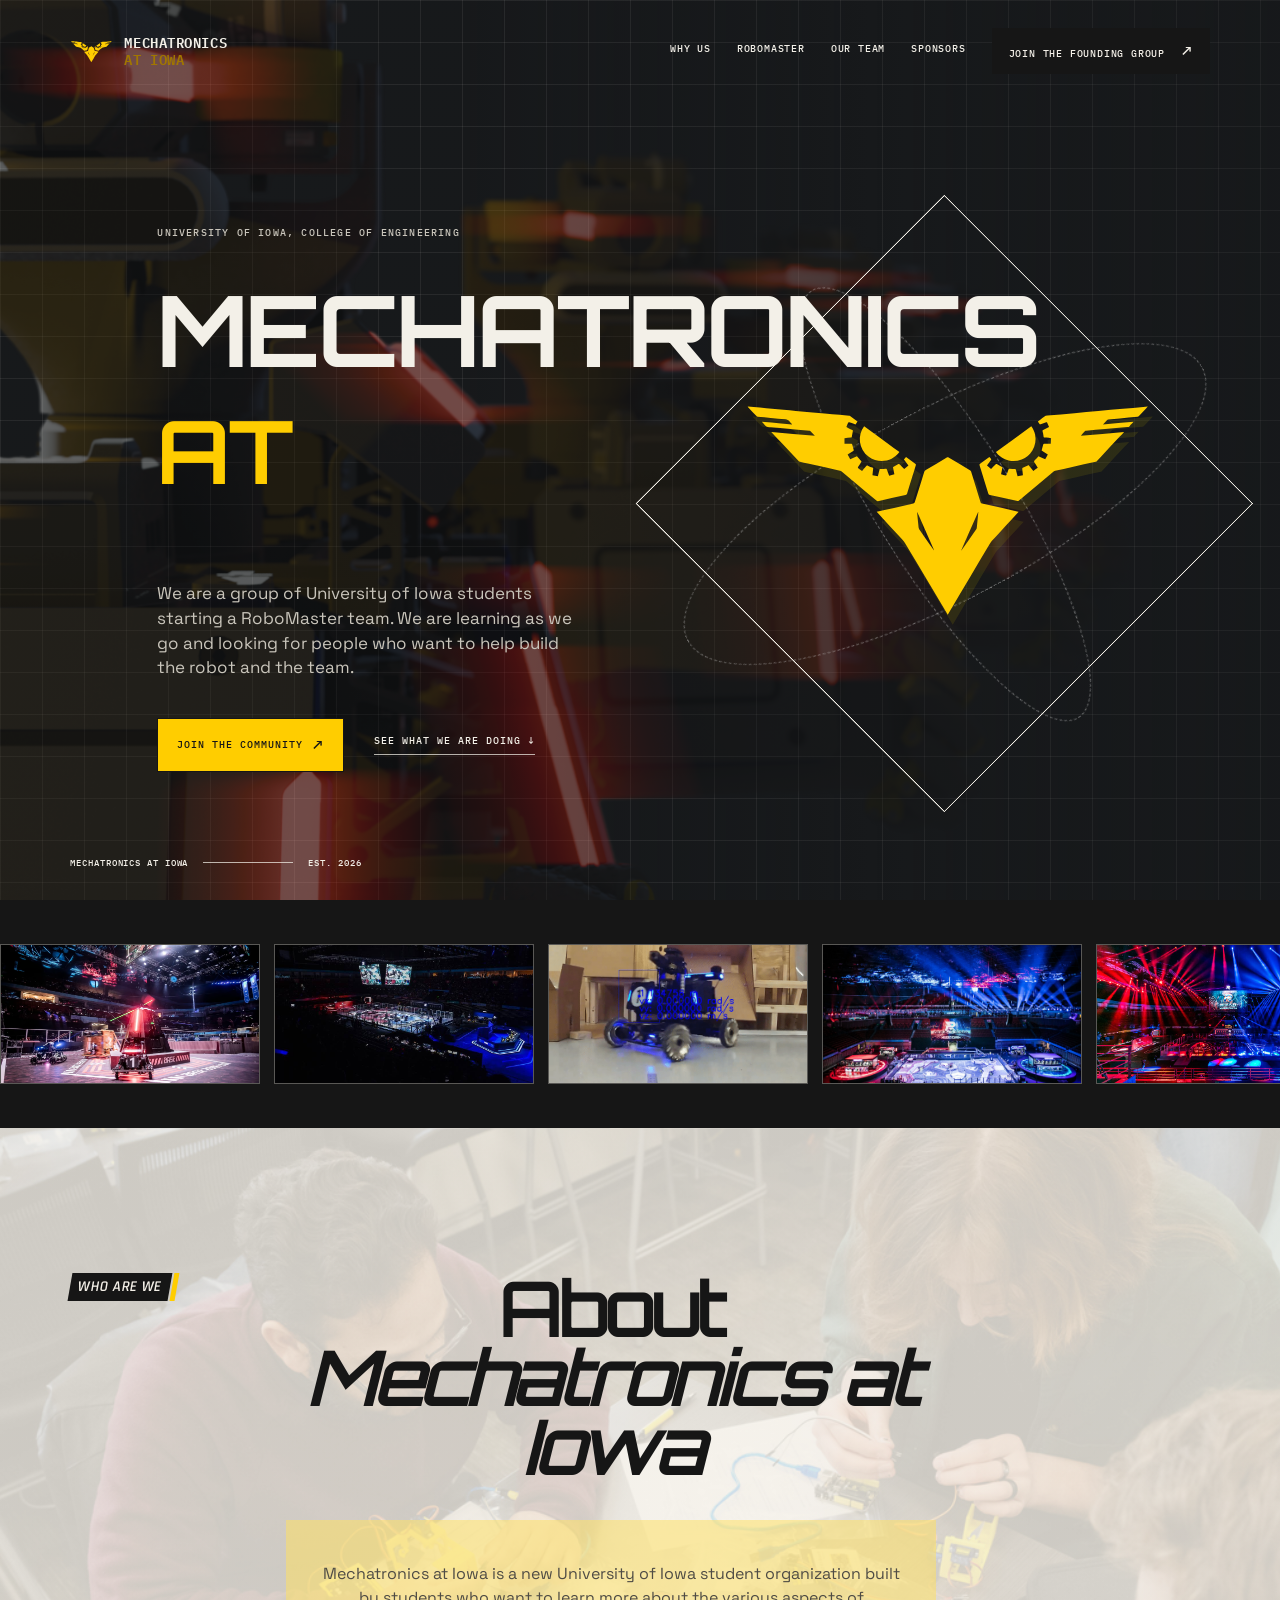
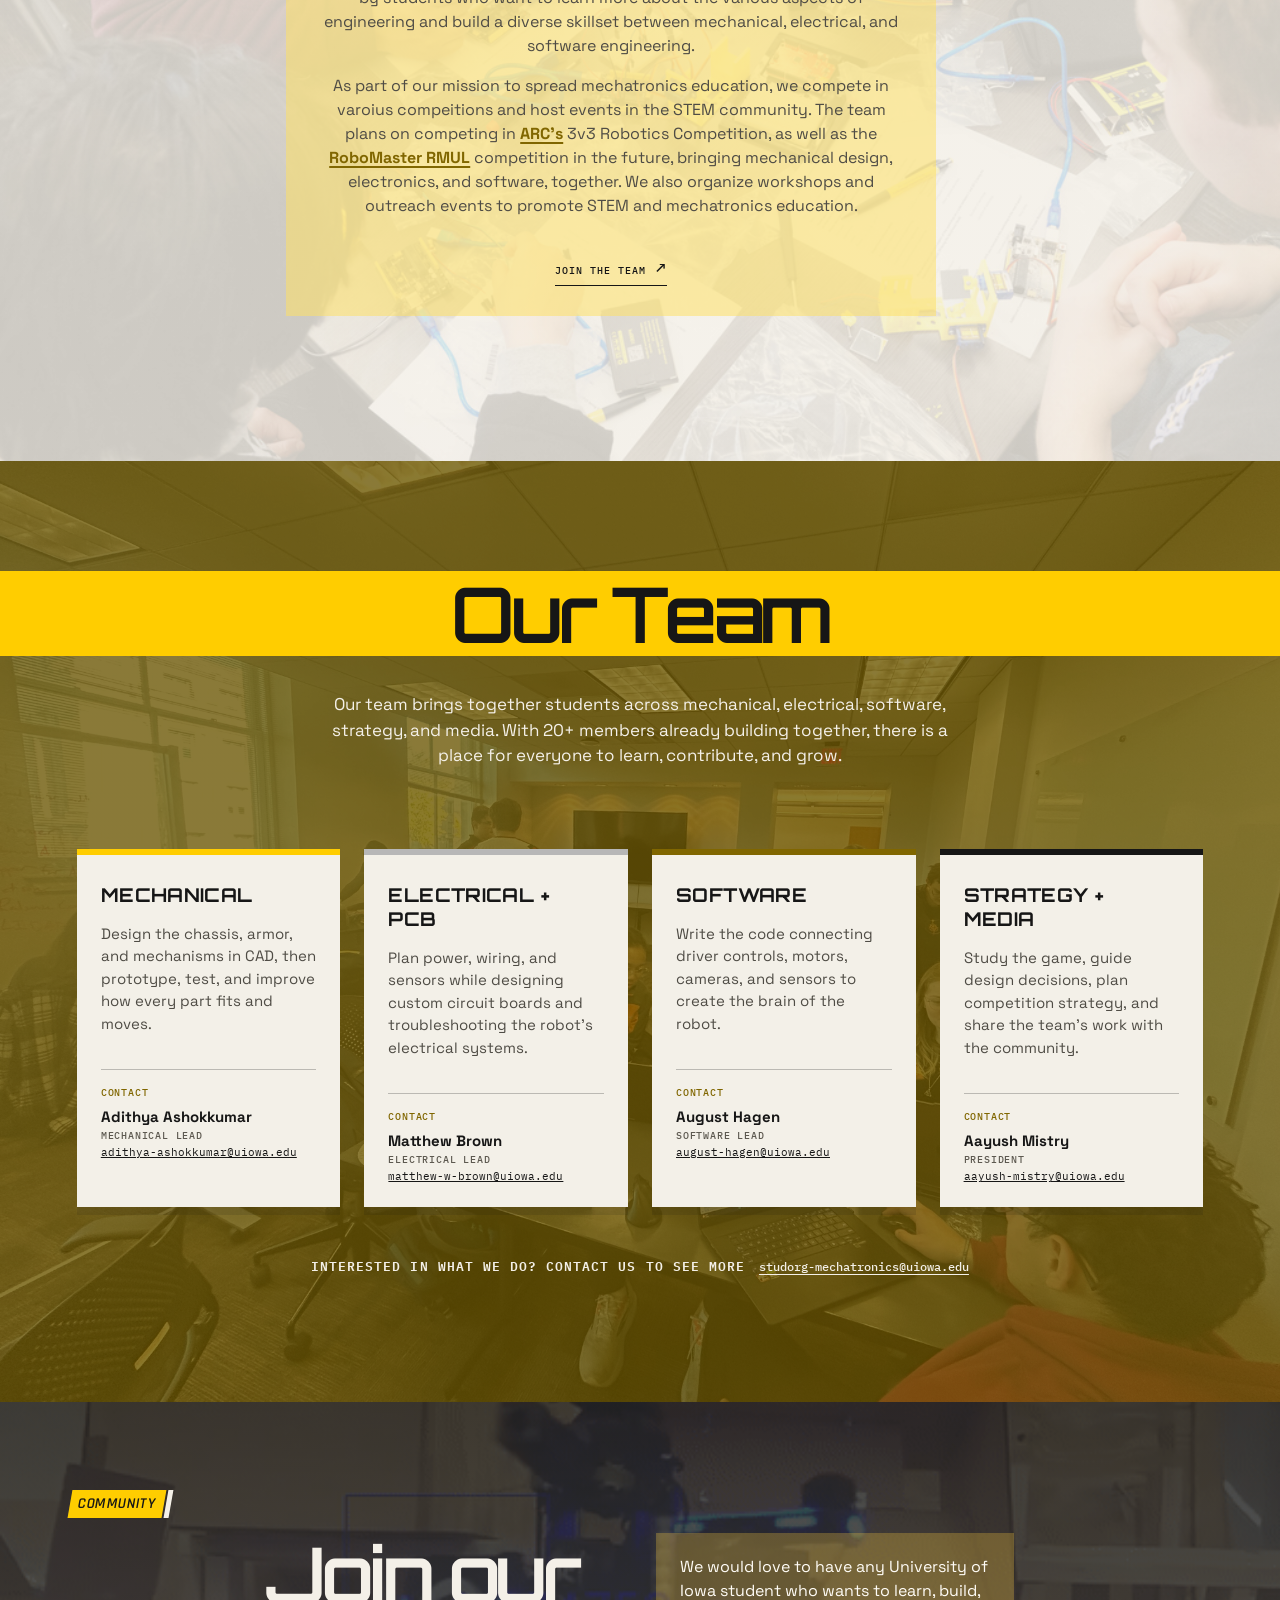
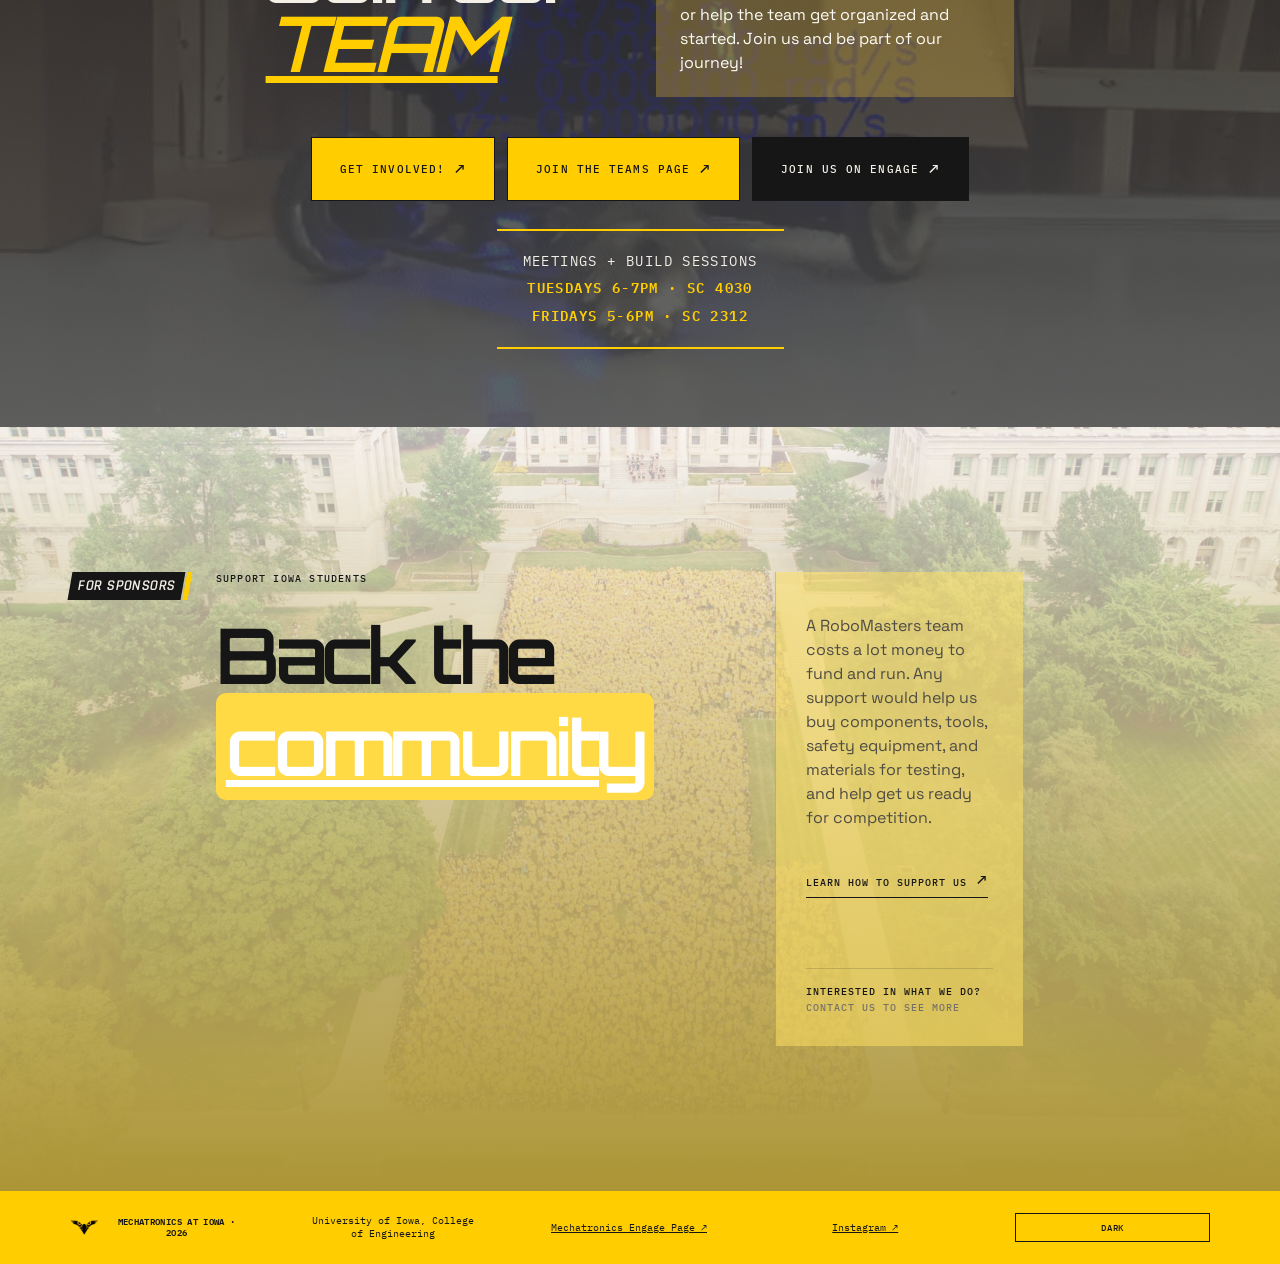
==== commit b9aa4379: "things" ====
--- a/index.html
+++ b/index.html
@@ -22,7 +22,7 @@
     <nav class="site-nav" aria-label="Main navigation">
       <a href="#mission">Why us</a>
       <a href="competition.html">RoboMaster</a>
-      <a href="#build">The build</a>
+      <a href="#build">Our team</a>
       <div class="nav-dropdown">
         <a class="nav-dropdown-toggle" href="sponsors.html">Sponsors</a>
         <div class="nav-dropdown-menu">
@@ -114,6 +114,7 @@
       <div class="subteams-header">
         <div>
           <h2>Our Team</h2>
+          <p class="subteams-lede">Our team brings together students across mechanical, electrical, software, strategy, and media. With 20+ members already building together, there is a place for everyone to learn, contribute, and grow.</p>
         </div>
       </div>
       <div class="subteam-grid">
@@ -157,6 +158,10 @@
             <a href="mailto:aayush-mistry@uiowa.edu">aayush-mistry@uiowa.edu</a>
           </div>
         </article>
+      </div>
+      <div class="subteams-contact">
+        <h3>Interested in what we do? Contact us to see more</h3>
+        <a href="mailto:studorg-mechatronics@uiowa.edu">studorg-mechatronics@uiowa.edu</a>
       </div>
     </section>
 
--- a/styles.css
+++ b/styles.css
@@ -2860,16 +2860,19 @@
 .join-detail {
   grid-column: 6 / 11;
   justify-self: center;
-  margin: 16px 0 0;
-  color: #aaa69d;
-  font: 11px/1.7 var(--mono);
-  letter-spacing: .08em;
+  margin: 28px 0 0;
+  padding: 18px 26px;
+  border-top: 2px solid var(--yellow);
+  border-bottom: 2px solid var(--yellow);
+  color: var(--paper);
+  font: 14px/1.8 var(--mono);
+  letter-spacing: .1em;
   text-align: center;
 }
 
 .join-detail strong {
-  color: var(--paper);
-  font-weight: 400;
+  color: var(--yellow);
+  font-weight: 600;
 }
 
 .site-footer {
@@ -3458,7 +3461,7 @@
 .subteams {
   padding: 110px 6vw 125px;
   background:
-    linear-gradient(rgba(128,102,0,.78), rgba(128,102,0,.78)),
+    linear-gradient(rgba(105,84,0,.78), rgba(105,84,0,.78)),
     url('Content/Team Photos/Kickoff(2alt).jpg') center / cover;
   color: var(--ink);
 }
@@ -3483,6 +3486,15 @@
   display: inline-block;
   margin: 0;
   padding: 8px 18px;
+}
+
+.subteams-lede {
+  max-width: 650px;
+  margin: 36px auto 0;
+  color: var(--paper);
+  font-size: 17px;
+  line-height: 1.5;
+  text-align: center;
 }
 
 .subteams h2::before {
@@ -3586,6 +3598,29 @@
   text-decoration: underline;
 }
 
+.subteams-contact {
+  display: flex;
+  align-items: baseline;
+  justify-content: center;
+  gap: 14px;
+  margin: 48px auto 0;
+}
+
+.subteams-contact h3 {
+  margin: 0;
+  color: var(--paper);
+  font: 600 13px var(--mono);
+  letter-spacing: .08em;
+  text-transform: uppercase;
+}
+
+.subteams-contact a {
+  color: var(--paper);
+  font: 500 12px var(--mono);
+  text-decoration: underline;
+  text-underline-offset: 3px;
+}
+
 body.dark-mode .subteams {
   background:
     linear-gradient(rgba(58,47,0,.84), rgba(58,47,0,.84)),
@@ -3639,6 +3674,17 @@
     margin-top: 0;
   }
 
+  .subteams-lede {
+    margin-top: 28px;
+    font-size: 15px;
+  }
+
+  .subteams-contact {
+    flex-wrap: wrap;
+    gap: 8px 12px;
+    margin-top: 40px;
+  }
+
   .subteam-grid {
     grid-template-columns: 1fr 1fr;
     gap: 38px 20px;
